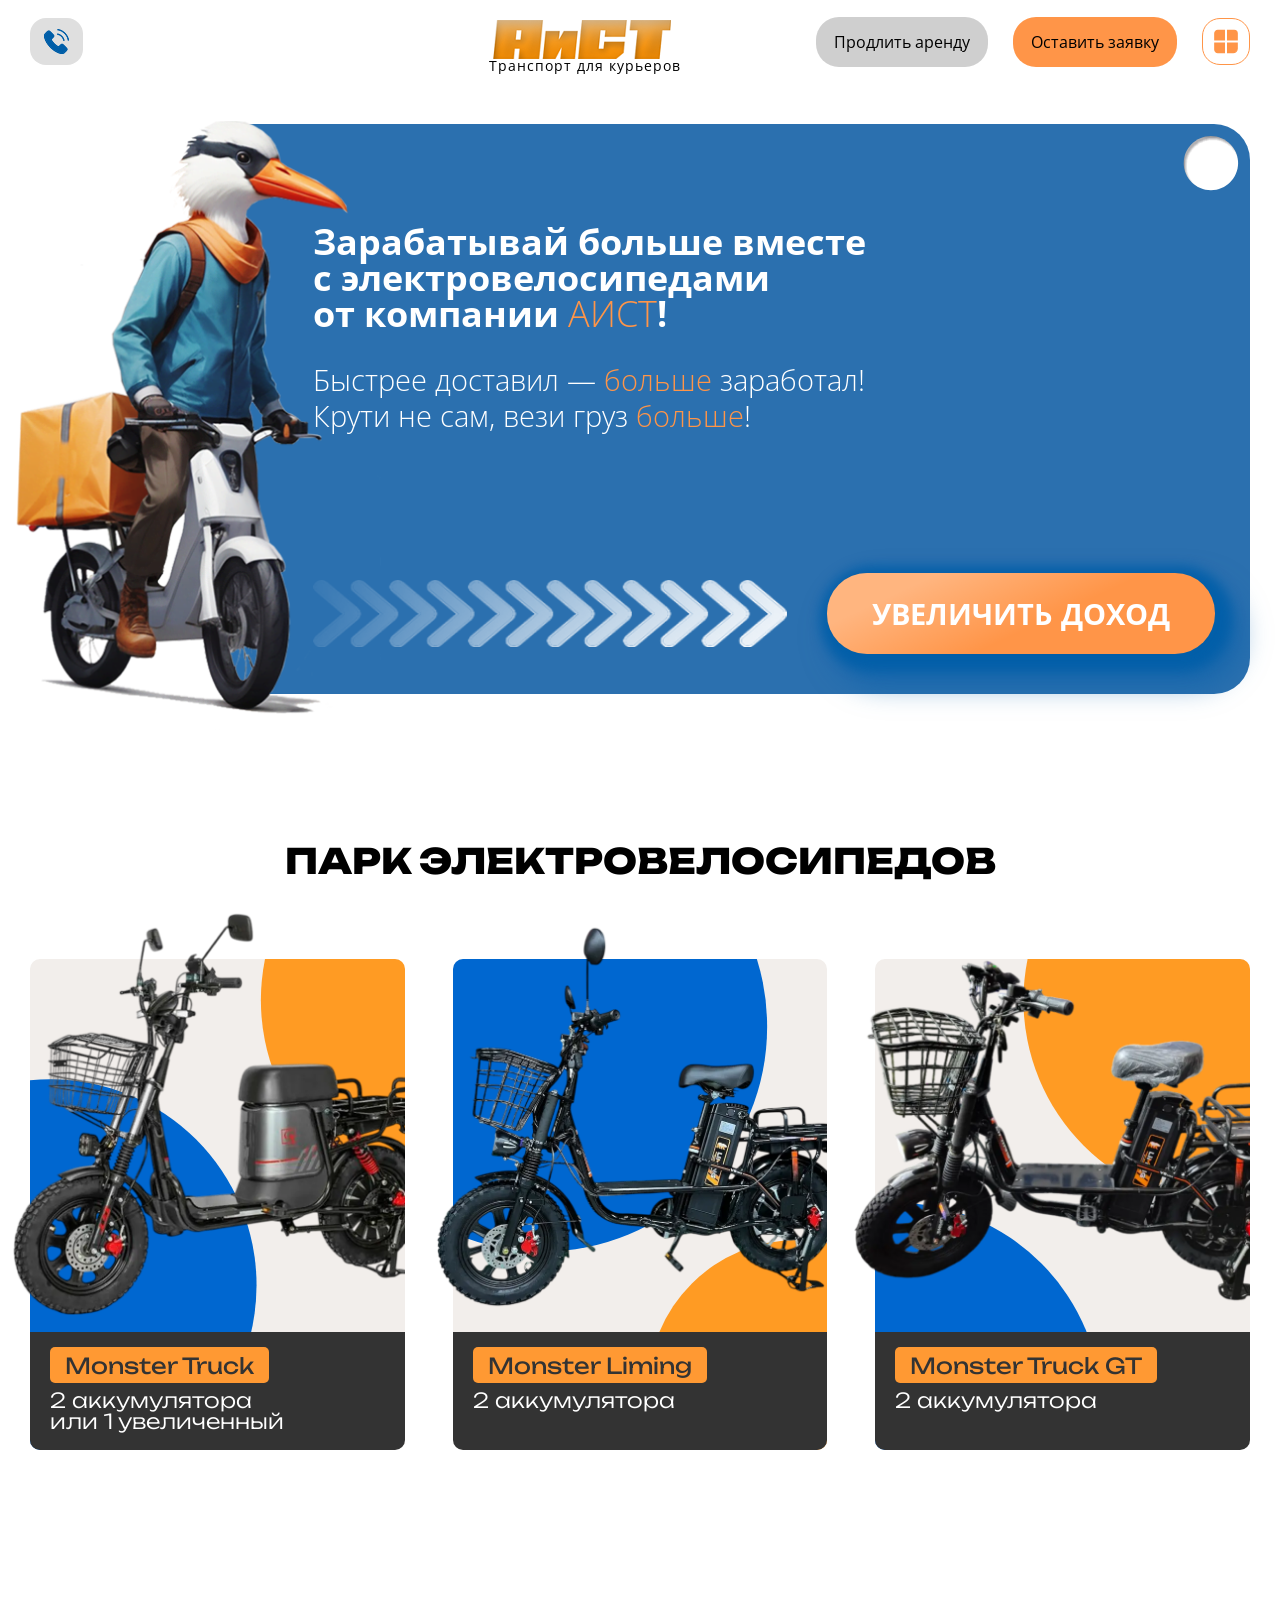
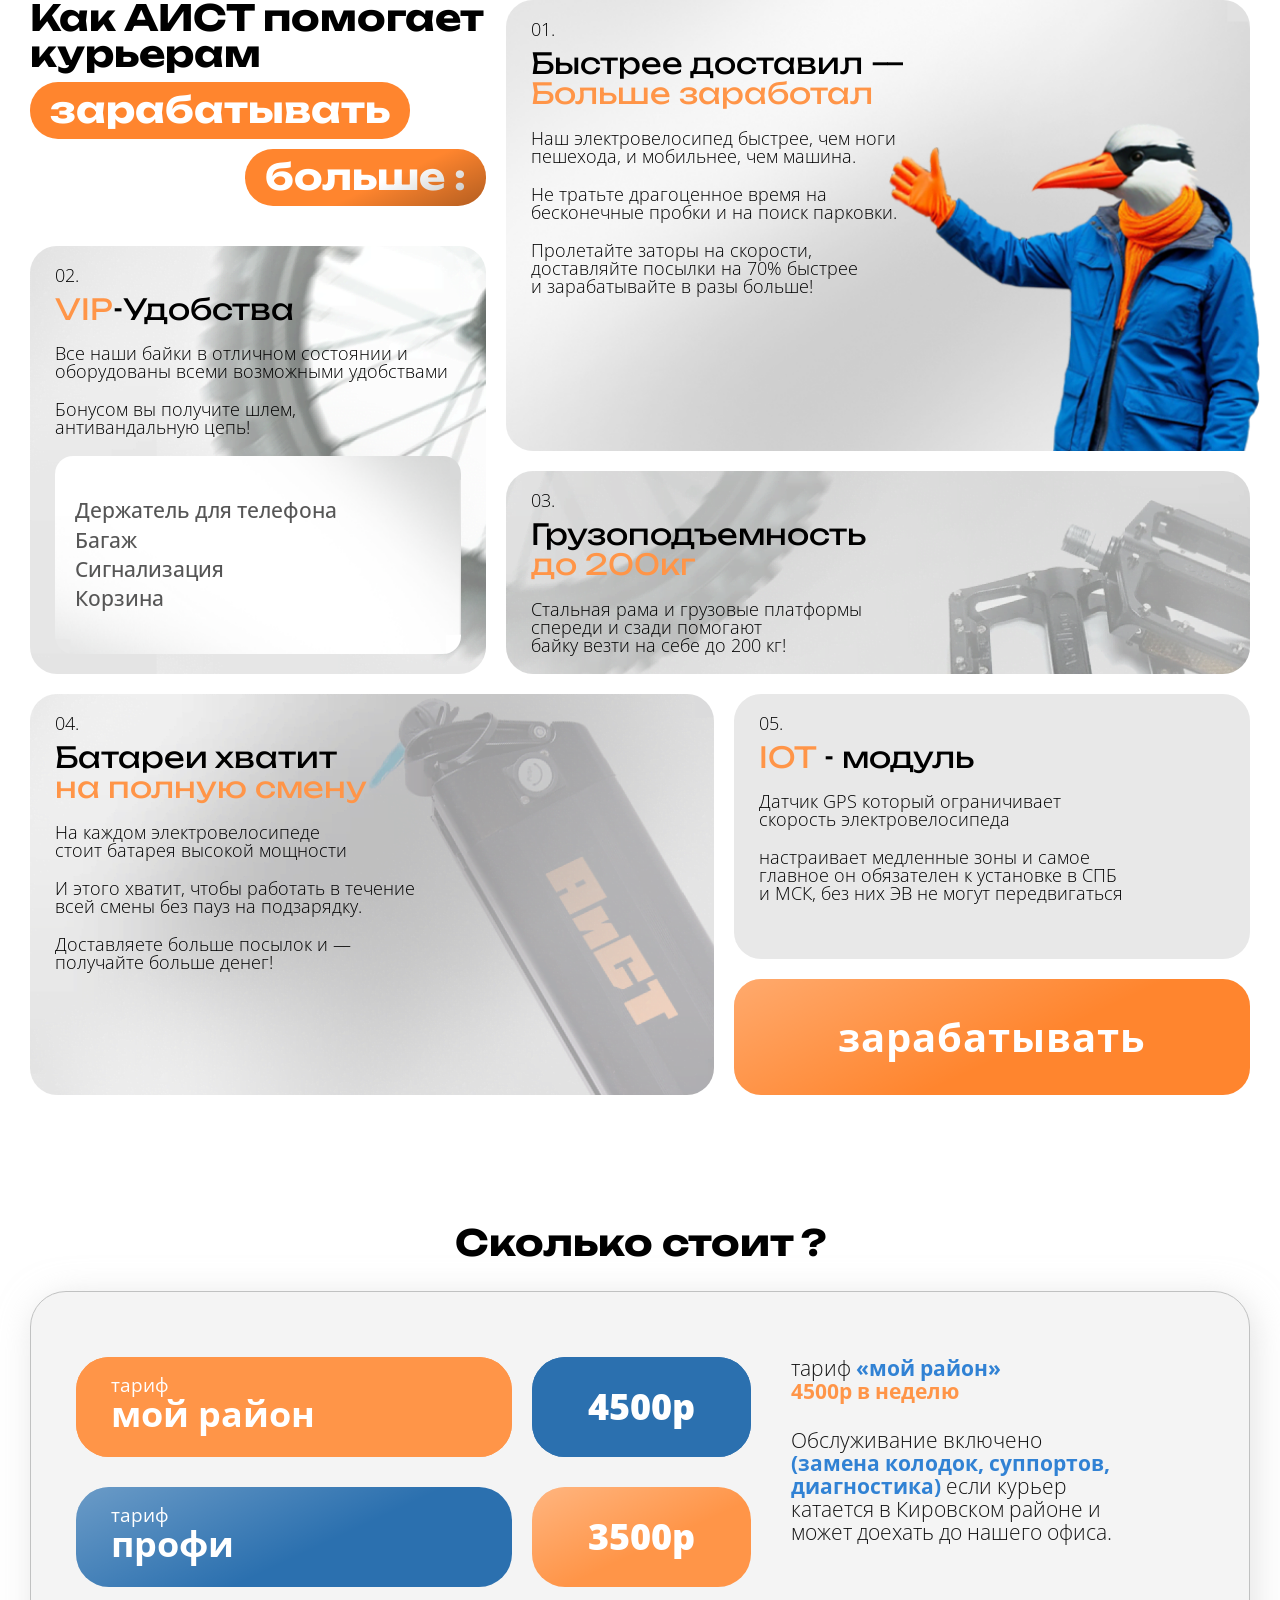
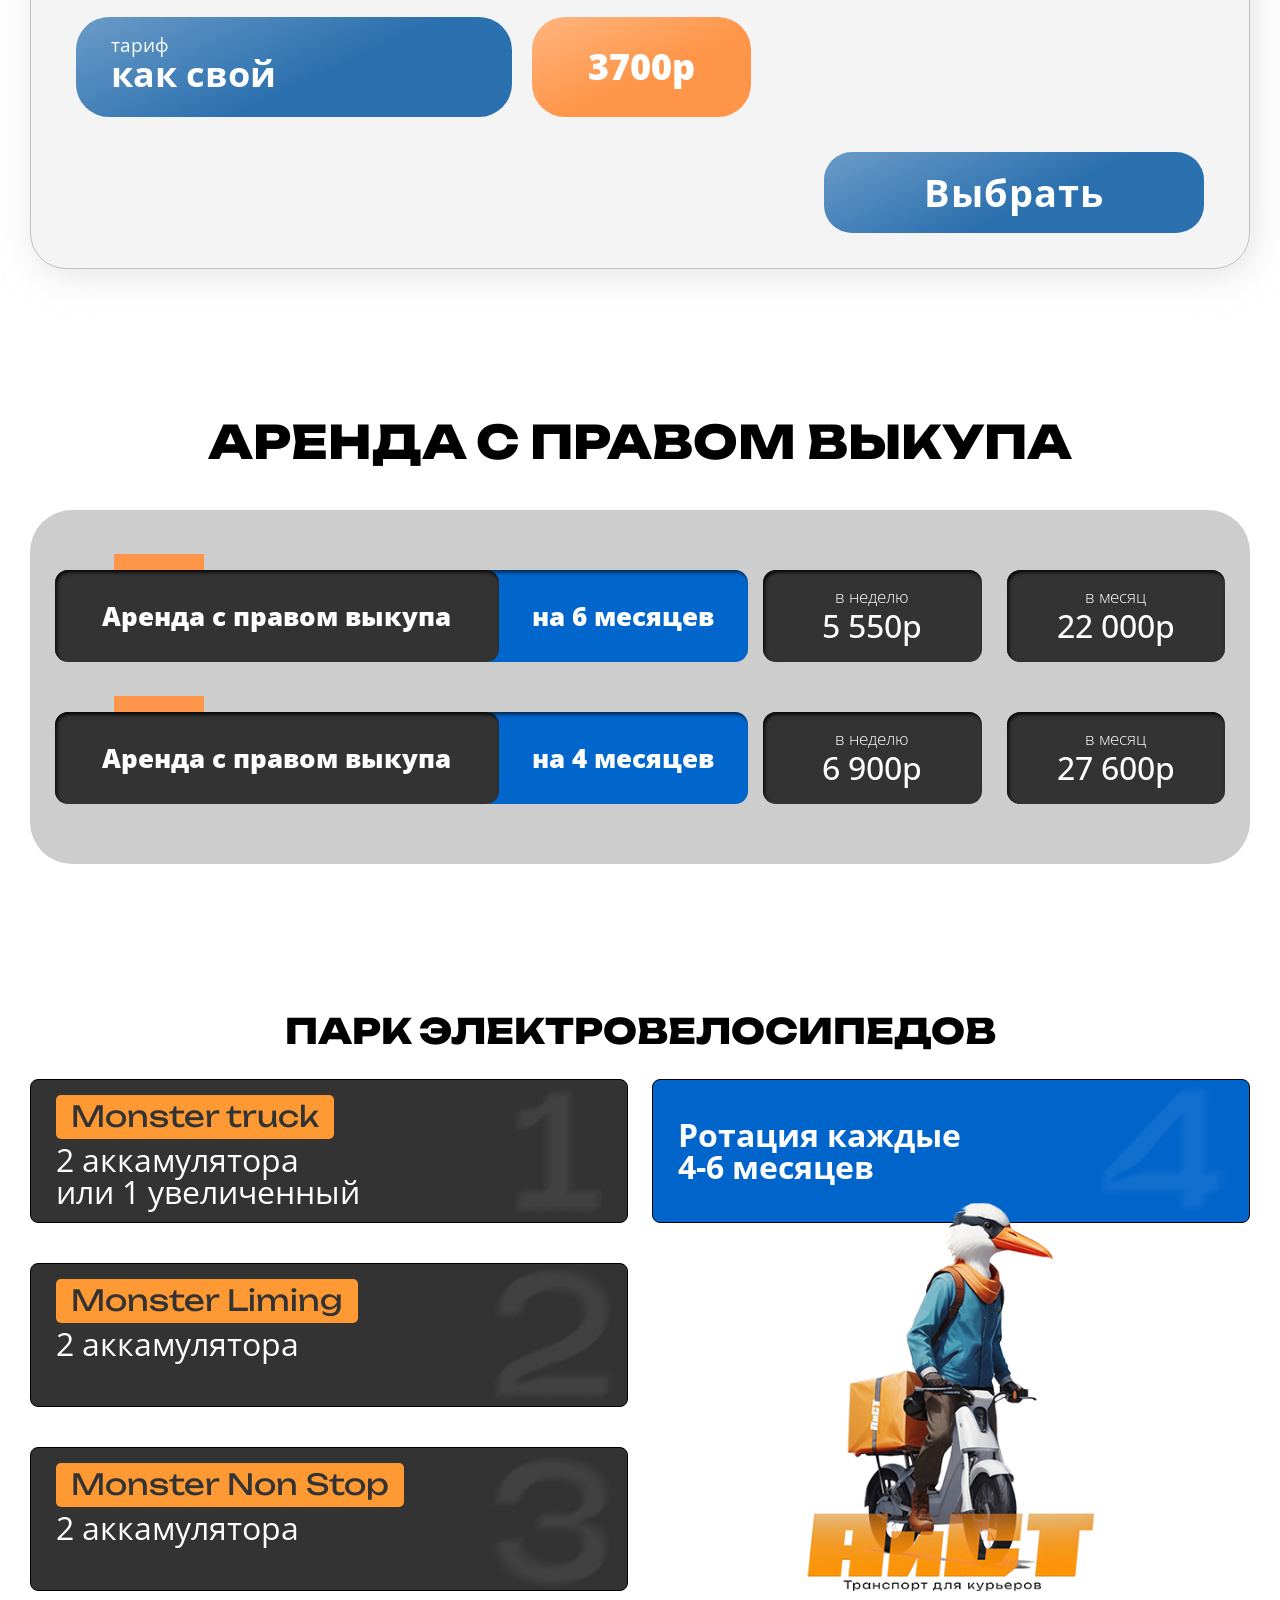
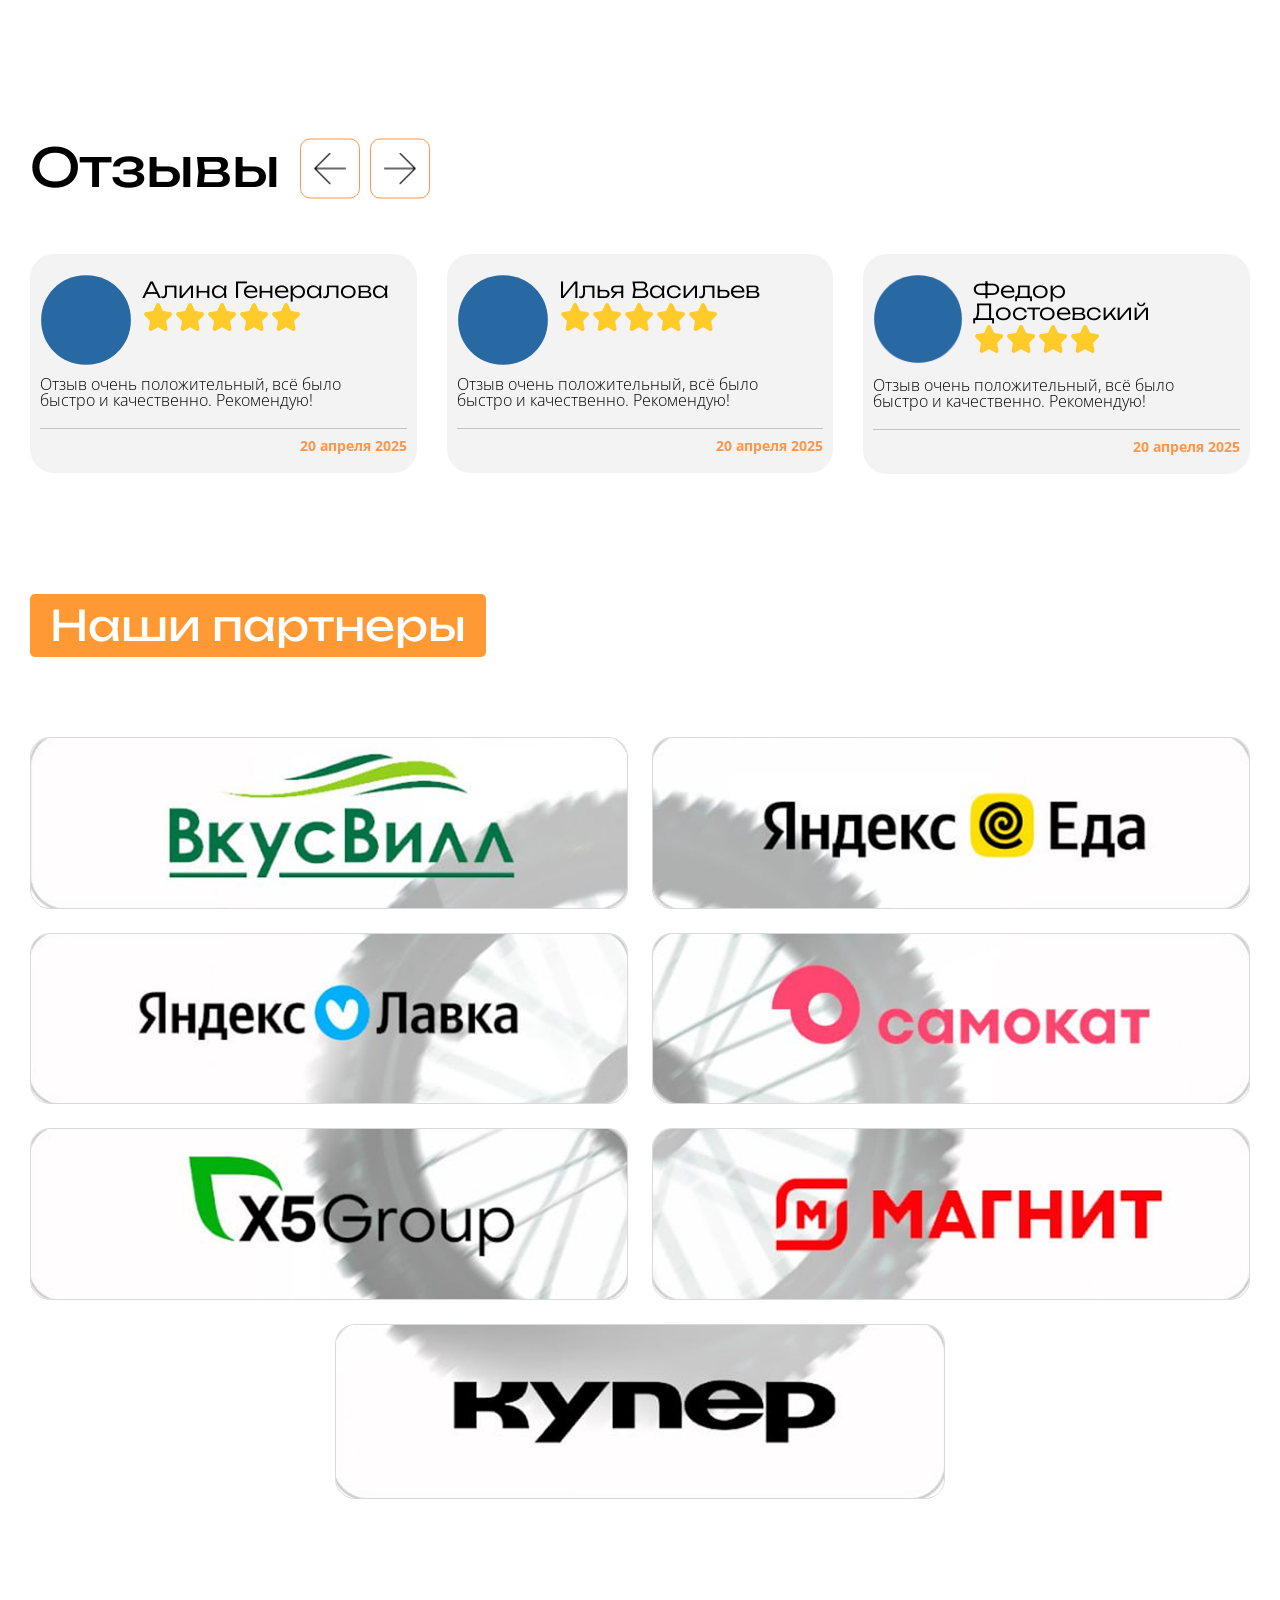
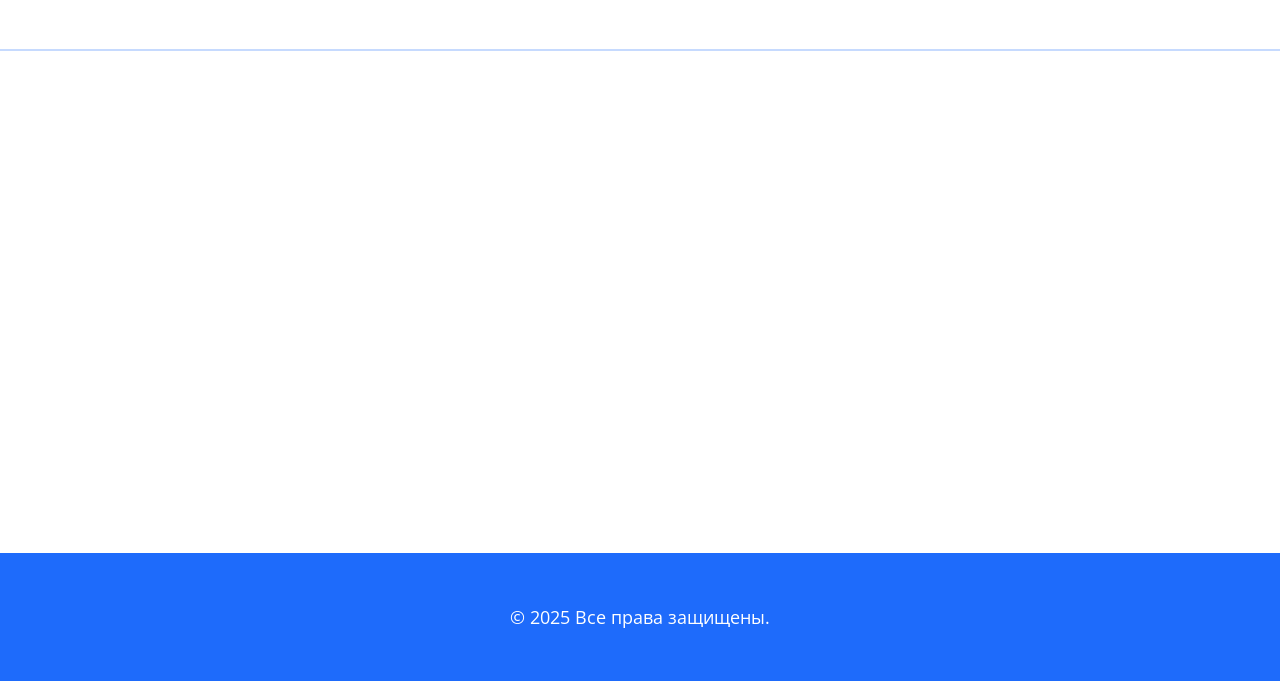
==== index.html @ 2ca2cca7 "first" ====
<!doctype html>
<html lang="ru" xmlns="http://www.w3.org/1999/xhtml">
	<head>
	<meta charset="UTF-8">
	<meta http-equiv="X-UA-Compatible" content="IE=edge">
	<meta name="viewport" content="width=device-width,initial-scale=1">
	<title>Главная</title>
	<link rel="icon" href="favicon.ico" type="image/x-icon">

	<!-- Buka Links start-->
	<link rel="stylesheet" href="./css/reset.css">
	<link rel="stylesheet" href="https://cdnjs.cloudflare.com/ajax/libs/font-awesome/6.5.1/css/all.min.css">
	<link rel="preconnect" href="https://fonts.googleapis.com">
	<link rel="preconnect" href="https://fonts.gstatic.com" crossorigin>
	<link href="https://fonts.googleapis.com/css2?family=Comic+Relief:wght@400;700&family=Open+Sans&family=Rethink+Sans:ital,wght@0,400..800;1,400..800&display=swap" rel="stylesheet">
	<link rel="stylesheet" href="./css/jquery.fancybox.css">

	<!-- <link rel="stylesheet" href="/examples/libs/simple-adaptive-slider/simple-adaptive-slider.min.css" /> -->
	<!-- <link rel="stylesheet" type="text/css" href="https://cdn.jsdelivr.net/npm/slick-carousel@1.8.1/slick/slick-theme.css" /> -->
	<!-- <link rel="stylesheet" href="./css/slick.css" /> -->

	<!-- Buka Links end-->

	<link rel="stylesheet" href="vendor/bootstrap-grid.css">
	<link rel="stylesheet" href="https://cdn.jsdelivr.net/npm/swiper/swiper-bundle.min.css">
	<link rel="stylesheet" href="css/main.min.css">
</head>


	<body>
		<div class="site-wrapper">
			<a class="screen-reader-text skip-link" href="#primary">Перейти к контенту</a>
			<header id="masthead" class="site-header" role="banner">
	<div class="container">
		<!-- Flex css: space-beetwen  -->
		<div class="site-header_row">
			<div class="row-group justify-content-between" id="logo-transfer-place">
				
				<div class="flex-group">
					<!-- PHONE BUTTON -->
					<a href="tel:1234567890" class="btn-call" aria-label="Позвонить в компанию Аист">
						<img src="./icons/phone.svg" alt="" aria-hidden="true">
					</a>
					<div id="options-transfer-place"></div>
				</div>
			</div>

			<div class="row-group">
				<!-- LOGO -->
				<a href="#" class="logo" id="logo">
					<div class="logo_image">
						<img src="./images/logo.png" alt="АИСТ : Транспорт для курьеров">
					</div>
					<h1 class="logo_title">Транспорт для курьеров</h1>
				</a>

				<!-- HEADER BUTTONS-->
				<div class="site-header_buttons">
					<button onclick="document.location='#openModalExtension'" id="rental-button" class="btn-extend-rental" aria-label="Продлить аренду">Продлить аренду</button>
					<button onclick="document.location='#openModalMessage'" id="request-button" class="btn-leave-request" aria-label="Оставить заявку">Оставить заявку</button>
					<button id="options-button" class="btn-options" aria-label="Опции">
						<img src="./icons/tiles.svg" alt="" aria-hidden="true">
					</button>
				</div>
			</div>
		</div>
	</div>
</header>

			<main id="primary" class="site-main" role="main">
				<section class="section-increase-income" aria-labelledby="increase-income">
	<h2 class="visually-hidden" id="increase-income">Зарабатывай больше вместе с электровелосипедами от компании АИСТ!</h2>
	<div class="container">
		<div class="increase">
			<div class="increase-tile">
				<div class="increase-tile_header">
					<div class="section-title">
						Зарабатывай больше
						вместе с электровелосипедами от компании <span class="color-accent">АИСТ</span>!
					</div>
					<p>
						Быстрее доставил — <span class="color-accent">больше</span> заработал! Крути не сам, вези груз
						<span class="color-accent">больше</span>!
					</p>
				</div>
				<div class="increase-tile_footer">
					<div class="increase-tile_arrows">
						<img class="img-responsive" src="./images/block-1/arrows.png" alt="" aria-hidden="true">
					</div>
					<a href="#openModalMessage" class="increase-tile_btn"><span>Увеличить доход</span></a>
				</div>
			</div>
			<div class="increase-bird">
				<img class="img-responsive" src="./images/block-1/moped.png" alt="" aria-hidden="true">
			</div>
		</div>
	</div>
</section>

				<section id="monsters" class="section-monsters" aria-labelledby="monsters-park">
	<h2 class="visually-hidden" id="monsters-park">Парк электроовелосипедов</h2>
	<div class="container">
		<div class="section-title">Парк электровелосипедов</div>
		<div class="monsters-park">
			<div class="row g-lg-5 g-md-3">
				<!-- 1 -->
				<div class="col-sm-6 col-md-4">
					<div class="monsters-card">
						<div class="monsters-card-before-1"></div>

						<div class="monsters-card_image">
							<img src="./images/block-15/monster-truck.webp" alt="Monster Truck">
						</div>
						<div class="monsters-card_info">
							<div class="monsters-card_title">
								<h2>Monster Truck</h2>
							</div>
							<div class="monsters-card_description">
								<p>2 аккумулятора или 1 увеличенный</p>
							</div>
						</div>
					</div>
				</div>

				<!-- 2 -->
				<div class="col-sm-6 col-md-4">
					<div class="monsters-card">
						<div class="monsters-card-before-2"></div>

						<div class="monsters-card_image">
							<img src="./images/block-15/monster-truck-liming.webp" alt="Monster Liming">
						</div>
						<div class="monsters-card_info">
							<div class="monsters-card_title">
								<h2>Monster Liming</h2>
							</div>
							<div class="monsters-card_description">
								<p>2 аккумулятора</p>
							</div>
						</div>
					</div>
				</div>

				<!-- 3 -->
				<div class="col-md-4 col-sm-12">
					<div class="monsters-card monsters-card-end">
						<div class="monsters-card-before-3"></div>

						<div class="monsters-card_image">
							<img src="./images/block-15/monster-truck-gt.webp" alt="Monster Truck GT">
						</div>
						<div class="monsters-card_info">
							<div class="monsters-card_title">
								<h2>Monster Truck GT</h2>
							</div>
							<div class="monsters-card_description">
								<p>2 аккумулятора</p>
							</div>
						</div>
					</div>
				</div>
			</div>
		</div>
	</div>
</section>


				<section class="section-it-helps" aria-labelledby="it-helps">
	<h2 class="visually-hidden" id="it-helps">Как АИСТ помогает курьерам зарабатывать больше !</h2>
	<div class="container">
		<div class="helps">
			<!-- row 1 -->
			<div class="helps_row helps_row-1">
				<!-- col 1 -->
				<div class="helps_col" id="for-sm-item-1">
					<!-- item title -->
					<div class="helps_col-item col-item-0">
						<div class="section-title">
							Как АИСТ помогает курьерам
							<div class="accent-rects">
								<span class="accent-rects_left">зарабатывать</span>
								<span class="accent-rects_right">больше :</span>
							</div>
						</div>
					</div>

					<!-- item 2-->
					<div class="helps_col-item col-item-2" id="helps-item-2">
						<div class="helps-tile">
							<div class="helps-tile_count">
								<span>02.</span>
							</div>
							<div class="helps-tile_title">
								<h3><span class="color-accent">VIP</span>-Удобства</h3>
							</div>
							<div class="helps-tile_description">
								<p>Все наши байки в отличном состоянии и оборудованы всеми возможными удобствами</p>
								<p>Бонусом вы получите шлем, антивандальную цепь!</p>
							</div>
							<div class="helps-tile_list">
								<ul>
									<li>Держатель для телефона</li>
									<li>Багаж</li>
									<li>Сигнализация</li>
									<li>Корзина</li>
								</ul>
							</div>
						</div>
					</div>
				</div>
				<!-- col 2 -->
				<div class="helps_col" id="for-sm-item-2">
					<!-- item 1-->
					<div class="helps_col-item col-item-1" id="helps-item-1">
						<div class="helps-tile">
							<div class="helps-tile_count">
								<span>01.</span>
							</div>
							<div class="helps-tile_title">
								<h3>Быстрее доставил — <span class="color-accent">Больше заработал</span></h3>
							</div>
							<div class="helps-tile_description">
								<p>Наш электровелосипед быстрее, чем ноги пешехода, и мобильнее, чем машина.</p>
								<p>Не тратьте драгоценное время на бесконечные пробки и на поиск парковки.</p>
								<p>Пролетайте заторы на скорости, доставляйте посылки на 70% быстрее и зарабатывайте в разы больше!</p>
							</div>
							<div class="helps-tile_bird">
								<img class="img-responsive" src="./images/block-2/bird-1.png" alt="" aria-hidden="true">
							</div>
						</div>
					</div>

					<!-- item 3-->
					<div class="helps_col-item col-item-3">
						<div class="helps-tile">
							<div class="helps-tile_count">
								<span>03.</span>
							</div>
							<div class="helps-tile_title">
								<h3>Грузоподъемность <span class="color-accent">до 200кг</span></h3>
							</div>
							<div class="helps-tile_description">
								<p>Стальная рама и грузовые платформы спереди и сзади помогают байку везти на себе до 200 кг!</p>
							</div>
						</div>
					</div>
				</div>
			</div>
			<!-- row 2 -->
			<div class="helps_row helps_row-2">
				<!-- col 1 -->
				<div class="helps_col">
					<!-- item 4-->
					<div class="helps_col-item col-item-4">
						<div class="helps-tile">
							<div class="helps-tile_count">
								<span>04.</span>
							</div>
							<div class="helps-tile_title">
								<h3>Батареи хватит <span class="color-accent">на полную смену</span></h3>
							</div>
							<div class="helps-tile_description">
								<p>На каждом электровелосипеде стоит батарея высокой мощности</p>
								<p>И этого хватит, чтобы работать в течение всей смены без пауз на подзарядку.</p>
								<p>
									Доставляете больше посылок и — <br>
									получайте больше денег!
								</p>
							</div>
						</div>
					</div>
				</div>

				<div class="helps_col">
					<!-- item 5-->
					<div class="helps_col-item col-item-5">
						<div class="helps-tile">
							<div class="helps-tile_count">
								<span>05.</span>
							</div>
							<div class="helps-tile_title">
								<h3><span class="color-accent">IOT</span> - модуль</h3>
							</div>
							<div class="helps-tile_description">
								<p>Датчик GPS который ограничивает скорость электровелосипеда</p>
								<p>
									настраивает медленные зоны и самое главное он обязателен к установке в СПБ и МСК, без них ЭВ не могут
									передвигаться
								</p>
							</div>
						</div>
					</div>

					<!-- item Link button-->
					<div class="helps_col-item col-item-btn">
						<a href="#openModalMessage" class="helps_btn">
							<span>зарабатывать</span>
						</a>
					</div>
				</div>
			</div>
		</div>
	</div>
</section>

				<section class="section-cost" aria-labelledby="it-cost">
	<h2 class="visually-hidden" id="it-cost">Сколько стоит ?</h2>
	<div class="container">
		<div class="section-title">Сколько стоит ?</div>
		<div class="itcost">
			<div class="itcost_row">
				<!-- column-1 -->
				<div class="itcost_col">
					<div class="itcost_tabs tabs-nav">
						<!-- tab 1 -->
						<button class="itcost_tab" data-tab="tab_1">
							<span class="itcost_rate">
								<small>тариф</small>
								<strong>мой район</strong>
							</span>
							<span class="itcost_price">
								<span>4500р</span>
							</span>
						</button>
						<!-- tab 2 -->
						<button class="itcost_tab" data-tab="tab_2">
							<span class="itcost_rate">
								<small>тариф</small>
								<strong>профи</strong>
							</span>
							<span class="itcost_price">
								<span>3500р</span>
							</span>
						</button>
						<!-- tab 3 -->
						<button class="itcost_tab" data-tab="tab_3">
							<span class="itcost_rate">
								<small>тариф</small>
								<strong>как свой</strong>
							</span>
							<span class="itcost_price">
								<span>3700р</span>
							</span>
						</button>
					</div>
				</div>

				<!-- column-2 -->
				<div class="itcost_col">
					<!-- panel 1 -->
					<div class="itcost_panel tabs-panel" data-panel="tab_1">
						<p>
							тариф <span class="color-blue">«мой район»</span><br>
							<span class="color-accent"> 4500р в неделю</span>
						</p>
						<p>
							Обслуживание включено <span class="color-blue">(замена колодок, суппортов, диагностика)</span>
							если курьер катается в Кировском районе и может доехать до нашего офиса.
						</p>
					</div>
					<!-- panel 2 -->
					<div class="itcost_panel tabs-panel" data-panel="tab_2">
						<p>
							тариф <span class="color-blue">«профи»</span><br>
							<span class="color-accent"> 3500р в неделю</span>
						</p>
						<p>
							<span class="color-blue">(Обслуживание не входит) </span>
							для тех кто уверен в своих силах и знает где отремонтировать своего коня при поломке.
						</p>
					</div>
					<!-- panel 3 -->
					<div class="itcost_panel tabs-panel" data-panel="tab_3">
						<p>
							тариф <span class="color-blue">«Как свой»</span><br>
							- для тех,кто дорожит временем кто бережно относится к электровелосипеду как к средству для зарабатывания денег,
							кто не хочет думать где бы починить качественно своего "кормильца"
						</p>
						<p>
							<span class="color-blue">Наши квалифицированный партнеры</span>
							всё сделают в лучшем виде(качественно и недорого),это всё за
							<span class="color-accent">3700 р в неделю </span>
						</p>
					</div>
				</div>
			</div>
			<!-- itcost_row -->

			<!-- form -->
			<div class="itcost_form">
				<form action="" id="rate-form">
					<input id="rate-input" type="text" value="" hidden>
					<button type="submit" onclick="document.location='#openModalExtension2'">
						<span>Выбрать</span>
					</button>
				</form>
			</div>
		</div>
	</div>
</section>
 
				<section class="section-redemption" aria-labelledby="redemption">
	<h2 class="visually-hidden" id="redemption">Аренда с правом выкупа</h2>
	<div class="container">
		<div class="section-title">Аренда с правом выкупа</div>

		<div class="redemption">
            <!-- 1 -->
			<div class="redemption_row">
				<div class="redemption_col">
                    <div class="blue-item">
						<p>на 6 месяцев</p>
					</div>
					<div class="black-item">
						<p>Аренда с правом выкупа</p>
					</div>					
				</div>
				<div class="redemption_grid">
					<div class="black-item">
						<small>в неделю</small>
						<strong>5 550р</strong>
					</div>
                    <div class="black-item">
						<small>в месяц</small>
						<strong>22 000р</strong>
					</div>
				</div>
			</div>
             <!-- 2 -->
			<div class="redemption_row">
				<div class="redemption_col">
					<div class="black-item">
						<p>Аренда с правом выкупа</p>
					</div>
					<div class="blue-item">
						<p>на 4 месяцев</p>
					</div>
				</div>
				<div class="redemption_grid">
					<div class="black-item">
						<small>в неделю</small>
						<strong>6 900р</strong>
					</div>
                    <div class="black-item">
						<small>в месяц</small>
						<strong>27 600р</strong>
					</div>
				</div>
			</div>
		</div>
	</div>
</section>

				<section class="section-bike-park" aria-labelledby="bike-park">
	<h2 class="visually-hidden" id="bike-park">Парк электровелосипедов</h2>
	<div class="container">
		<div class="section-title">Парк электровелосипедов</div>
		<div class="bike-park">
			<div class="row">
				<!-- 1 column -->
				<div class="col-sm-6">
					<div class="bike-park_full">
						<div class="bike-park_tile tile-1">
							<h3 class="tile-accent">Monster truck</h3>
							<p class="tile-desc">2 аккамулятора или 1 увеличенный</p>
						</div>
						<div class="bike-park_tile tile-2">
							<h3 class="tile-accent">Monster Liming</h3>
							<p class="tile-desc">2 аккамулятора</p>
						</div>
						<div class="bike-park_tile tile-3">
							<h3 class="tile-accent">Monster Non Stop</h3>
							<p class="tile-desc">2 аккамулятора</p>
						</div>
					</div>
				</div>
				<!-- 2 column -->
				<div class="col-sm-6">
					<div class="bike-park_full">
						<div class="bike-park_tile tile-4">
							<div class="tile-align-center">
								<p class="tile-desc">Ротация каждые 4-6 месяцев</p>
							</div>
						</div>
						<div class="bike-park_bird">
							<img class="img-responsive" src="./images/block-5/aist.png" alt="" aria-hidden="true">
						</div>
					</div>
				</div>
			</div>
		</div>
	</div>
</section>
 
				<section id="reviews" class="section-reviews" aria-labelledby="it-reviews">
	<h2 class="visually-hidden" id="it-reviews">Отзывы</h2>
	<div class="container">
		<div class="reviews-header">
			<div class="section-title">Отзывы</div>
			<!-- Навигационные стрелки -->
			<div class="swiper-navigation">
				<button class="swiper-button-prev" aria-label="Предыдущий слайд">
					<img src="./icons/left.svg" alt="" aria-hidden="true">
				</button>
				<button class="swiper-button-next" aria-label="Следующий слайд">
					<img src="./icons/right.svg" alt="" aria-hidden="true">
				</button>
			</div>
		</div>

		<!-- Swiper контейнер -->
		<div class="swiper-container">
			<div class="swiper-wrapper">
				<!-- Первый слайд -->
				<article class="review-slide swiper-slide" role="group" aria-label="Отзыв 1">
					<header class="review-slide_header">
						<div class="review-slide_avatar" aria-hidden="true">
							<img class="img-responsive" src="./images/block-6/avatar.png" alt="Аватар пользователя">
						</div>
						<div class="review-slide_info">
							<h3 class="review-slide_author">Алина Генералова</h3>
							<div class="review-slide_rating" aria-hidden="true" title="Рейтинг: 5 из 5">
								<span class="stars">
									<!-- Звезды -->
									<img src="./icons/star.svg" alt="star" aria-hidden="true">
									<img src="./icons/star.svg" alt="star" aria-hidden="true">
									<img src="./icons/star.svg" alt="star" aria-hidden="true">
									<img src="./icons/star.svg" alt="star" aria-hidden="true">
									<img src="./icons/star.svg" alt="star" aria-hidden="true">
								</span>
							</div>
						</div>
					</header>
					<div class="review-slide_content">
						<p>Отзыв очень положительный, всё было быстро и качественно. Рекомендую!</p>
					</div>
					<footer class="review-slide_footer">
						<time datetime="2025-04-20">20 апреля 2025</time>
					</footer>
				</article>

				<!-- Второй слайд -->
				<article class="review-slide swiper-slide" role="group" aria-label="Отзыв 2">
					<header class="review-slide_header">
						<div class="review-slide_avatar" aria-hidden="true">
							<img class="img-responsive" src="./images/block-6/avatar.png" alt="Аватар пользователя">
						</div>
						<div class="review-slide_info">
							<h3 class="review-slide_author">Илья Васильев</h3>
							<div class="review-slide_rating" aria-hidden="true" title="Рейтинг: 5 из 5">
								<span class="stars">
									<!-- Звезды -->
									<img src="./icons/star.svg" alt="star" aria-hidden="true">
									<img src="./icons/star.svg" alt="star" aria-hidden="true">
									<img src="./icons/star.svg" alt="star" aria-hidden="true">
									<img src="./icons/star.svg" alt="star" aria-hidden="true">
									<img src="./icons/star.svg" alt="star" aria-hidden="true">
								</span>
							</div>
						</div>
					</header>
					<div class="review-slide_content">
						<p>Отзыв очень положительный, всё было быстро и качественно. Рекомендую!</p>
					</div>
					<footer class="review-slide_footer">
						<time datetime="2025-04-20">20 апреля 2025</time>
					</footer>
				</article>

				<!-- Третий слайд -->
				<article class="review-slide swiper-slide" role="group" aria-label="Отзыв 3">
					<header class="review-slide_header">
						<div class="review-slide_avatar" aria-hidden="true">
							<img class="img-responsive" src="./images/block-6/avatar.png" alt="Аватар пользователя">
						</div>
						<div class="review-slide_info">
							<h3 class="review-slide_author">Федор Достоевский</h3>
							<div class="review-slide_rating" aria-hidden="true" title="Рейтинг: 5 из 5">
								<span class="stars">
									<!-- Звезды -->
									<img src="./icons/star.svg" alt="star" aria-hidden="true">
									<img src="./icons/star.svg" alt="star" aria-hidden="true">
									<img src="./icons/star.svg" alt="star" aria-hidden="true">
									<img src="./icons/star.svg" alt="star" aria-hidden="true">
								</span>
							</div>
						</div>
					</header>
					<div class="review-slide_content">
						<p>Отзыв очень положительный, всё было быстро и качественно. Рекомендую!</p>
					</div>
					<footer class="review-slide_footer">
						<time datetime="2025-04-20">20 апреля 2025</time>
					</footer>
				</article>

				<!-- 4 слайд -->
				<article class="review-slide swiper-slide" role="group" aria-label="Отзыв 4">
					<header class="review-slide_header">
						<div class="review-slide_avatar" aria-hidden="true">
							<img class="img-responsive" src="./images/block-6/avatar.png" alt="Аватар пользователя">
						</div>
						<div class="review-slide_info">
							<h3 class="review-slide_author">Иван Кузьмич</h3>
							<div class="review-slide_rating" aria-hidden="true" title="Рейтинг: 5 из 5">
								<span class="stars">
									<!-- Звезды -->
									<img src="./icons/star.svg" alt="star" aria-hidden="true">
									<img src="./icons/star.svg" alt="star" aria-hidden="true">
									<img src="./icons/star.svg" alt="star" aria-hidden="true">
									<img src="./icons/star.svg" alt="star" aria-hidden="true">
									<img src="./icons/star.svg" alt="star" aria-hidden="true">
								</span>
							</div>
						</div>
					</header>
					<div class="review-slide_content">
						<p>Отзыв очень положительный, всё было быстро и качественно. Рекомендую!</p>
					</div>
					<footer class="review-slide_footer">
						<time datetime="2025-04-20">20 апреля 2025</time>
					</footer>
				</article>

				<!-- 5 слайд -->
				<article class="review-slide swiper-slide" role="group" aria-label="Отзыв 5">
					<header class="review-slide_header">
						<div class="review-slide_avatar" aria-hidden="true">
							<img class="img-responsive" src="./images/block-6/avatar.png" alt="Аватар пользователя">
						</div>
						<div class="review-slide_info">
							<h3 class="review-slide_author">Карина Капитальная</h3>
							<div class="review-slide_rating" aria-hidden="true" title="Рейтинг: 5 из 5">
								<span class="stars">
									<!-- Звезды -->
									<img src="./icons/star.svg" alt="star" aria-hidden="true">
									<img src="./icons/star.svg" alt="star" aria-hidden="true">
									<img src="./icons/star.svg" alt="star" aria-hidden="true">
								</span>
							</div>
						</div>
					</header>
					<div class="review-slide_content">
						<p>Отзыв очень положительный, всё было быстро и качественно. Рекомендую!</p>
					</div>
					<footer class="review-slide_footer">
						<time datetime="2025-04-20">20 апреля 2025</time>
					</footer>
				</article>

				<!-- 6 слайд -->
				<article class="review-slide swiper-slide" role="group" aria-label="Отзыв 6">
					<header class="review-slide_header">
						<div class="review-slide_avatar" aria-hidden="true">
							<img class="img-responsive" src="./images/block-6/avatar.png" alt="Аватар пользователя">
						</div>
						<div class="review-slide_info">
							<h3 class="review-slide_author">Илья Васильев</h3>
							<div class="review-slide_rating" aria-hidden="true" title="Рейтинг: 5 из 5">
								<span class="stars">
									<!-- Звезды -->
									<img src="./icons/star.svg" alt="star" aria-hidden="true">
									<img src="./icons/star.svg" alt="star" aria-hidden="true">
									<img src="./icons/star.svg" alt="star" aria-hidden="true">
								</span>
							</div>
						</div>
					</header>
					<div class="review-slide_content">
						<p>Отзыв очень положительный, всё было быстро и качественно. Рекомендую!</p>
					</div>
					<footer class="review-slide_footer">
						<time datetime="2025-04-20">20 апреля 2025</time>
					</footer>
				</article>
			</div>
		</div>
	</div>
</section>


				<section id="partners" class="section-partners" aria-labelledby="it-partners">
	<h2 class="visually-hidden" id="it-partners">Наши партнеры</h2>
	<div class="container">
		<div class="accent-title">Наши партнеры</div>
		<div class="partners">
			<div class="row g-2 g-md-4">
				<!-- 1 -->
				<div class="col-6">
					<div class="parteners-card">
						<div class="partners-card_image">
							<img src="./images/block-65/vkusvil.png" alt="VkusVill">
						</div>
					</div>
				</div>

				<!-- 2 -->
				<div class="col-6">
					<div class="parteners-card">
						<div class="partners-card_image">
							<img src="./images/block-65/eda.png" alt="Yandex Eda">
						</div>
					</div>
				</div>

				<!-- 3 -->
				<div class="col-6">
					<div class="parteners-card">
						<div class="partners-card_image">
							<img src="./images/block-65/lavka.png" alt="Yandex Lavka">
						</div>
					</div>
				</div>
				<!-- 4 -->
				<div class="col-6">
					<div class="parteners-card">
						<div class="partners-card_image">
							<img src="./images/block-65/samokat.png" alt="Samokat">
						</div>
					</div>
				</div>

				<!-- 5 -->
				<div class="col-6">
					<div class="parteners-card">
						<div class="partners-card_image">
							<img src="./images/block-65/x5group.png" alt="x5Group">
						</div>
					</div>
				</div>

				<!-- 6 -->
				<div class="col-6">
					<div class="parteners-card">
						<div class="partners-card_image">
							<img src="./images/block-65/magnit.png" alt="Magnit">
						</div>
					</div>
				</div>

				<!-- 7 -->
				<div class="col-12">
					<div class="parteners-card partners-card-end">
						<div class="partners-card_image">
							<img src="./images/block-65/kuper.png" alt="Kuper">
						</div>
					</div>
				</div>
			</div>
		</div>
	</div>
</section>

				<section class="section-map">
	<h2 class="visually-hidden">Место положения магазина АИСТ !</h2>

	<iframe class="section-map_iframe" src="https://yandex.ru/map-widget/v1/?ll=37.6173,55.7558&mode=poi&z=10"></iframe>
</section>

			</main>
			<footer id="colophon" class="footer">
    <div class="site-footer_copyright">
        <p>© 2025 Все права защищены.</p>
    </div>
</footer>
		</div>
				
		<div class="btn-up btn-up_hide"></div>
<div class="none"></div>

<!-- <a class="none" href="#openModalMessage">Открыть модальное окно</a> -->
<!-- <a class="none"  href="#openPanelka">Открыть модальное окно второе</a> -->

<div id="openModalMessage" class="modal">
	<div class="modal-dialog">
		<div class="modal-content">
			<div class="modal-header">
				<h3 class="modal-title">Оставить заявку</h3>
				<a href="#close" title="Close" class="close">×</a>
			</div>
			<div class="modal-body">
				<form id="FormFeedBackMessage" name="form" method="post">
					<label>
						<input class="vaz__input" id="fname" type="text" placeholder="Имя" name="name" maxlength="30" required>
						<span>Ваше Имя</span>
					</label>
					<label>
						<input class="vaz__input" type="email" placeholder="Email" name="mail">
						<span>Ваш Email</span>
					</label>
					<label>
						<input class="vaz__input form-control mask-phone" type="tel" placeholder="Номер телефона" name="phone" required>
						<span>Ваш номер телефона</span>
					</label>
					<label>
						<input class="vaz__input" type="text" placeholder="Сообщение" name="message">
						<span>Введите сообщение</span>
					</label>
					<input id="loading" class="svaz__btn" type="submit" value="Отправить">
				</form>
			</div>
		</div>
	</div>
</div>

<div id="openModalExtension" class="modal">
	<div class="modal-dialog">
		<div class="modal-content">
			<div class="modal-header">
				<h3 class="modal-title">Продлить аренду</h3>
				<a href="#close" title="Close" class="close">×</a>
			</div>
			<div class="modal-body">
				<form id="FormFeedBackExtension" name="form" method="post">
					<label>
						<input class="vaz__input" id="fname" type="text" placeholder="Имя" name="name" maxlength="30" required>
						<span>Ваше Имя</span>
					</label>
					<label>
						<input class="vaz__input" type="email" placeholder="Email" name="mail">
						<span>Ваш Email</span>
					</label>
					<label>
						<input class="vaz__input form-control mask-phone" type="tel" placeholder="Номер телефона" name="phone" required>
						<span>Ваш номер телефона</span>
					</label>
					<label>
						<div class="openModalExtensionRadioСontainer">
							<h2>Выберите тариф</h2>
							<div class="openModalExtensionRadio">
								<input id="radio-1" name="tarif" type="radio" value="MyBlock">
								<label for="radio-1">
									<p>Мой район</p>
									<p>Тариф «мой район» 4500р в неделю</p>
								</label>
							</div>
							<div class="openModalExtensionRadio">
								<input id="radio-2" name="tarif" type="radio" value="ThePros">
								<label for="radio-2">
									<p>Профи</p>
									<p>Тариф «профи» 3500р в неделю</p>
								</label>
							</div>
							<div class="openModalExtensionRadio">
								<input id="radio-3" name="tarif" type="radio" value="Own">
								<label for="radio-3">
									<p>Как свой</p>
									<p>Тариф «Как свой» 3700р в неделю</p>
								</label>
							</div>
						</div>
					</label>
					<input id="loading2" class="svaz__btn" type="submit" value="Отправить">
				</form>
			</div>
		</div>
	</div>
</div>

<div id="openModalExtension2" class="modal">
	<div class="modal-dialog">
		<div class="modal-content">
			<div class="modal-header">
				<h3 class="modal-title">Оставить заявку</h3>
				<a href="#close" title="Close" class="close">×</a>
			</div>
			<div class="modal-body">
				<form id="FormFeedBackExtension2" name="form" method="post">
					<label>
						<input class="vaz__input" id="fname" type="text" placeholder="Имя" name="name" maxlength="30" required>
						<span>Ваше Имя</span>
					</label>
					<label>
						<input class="vaz__input" type="email" placeholder="Email" name="mail">
						<span>Ваш Email</span>
					</label>
					<label>
						<input class="vaz__input form-control mask-phone" type="tel" placeholder="Номер телефона" name="phone" required>
						<span>Ваш номер телефона</span>
					</label>
					<input id="loading3" class="svaz__btn" type="submit" value="Отправить">
				</form>
			</div>
		</div>
	</div>
</div>

<div id="openPanelka" class="panelka">
	<div class="pavlene_okoshka">
		<div class="pavlene_centralu">
			<div class="pavlene_zagolovok">
				<h3 class="pavlene_opisaniya">Важное сообщение</h3>
				<a href="#zavesen" title="Закрыть" class="zavesen">×</a>
			</div>
			<div class="panelka-body">
				<p>
					Поздравляем! Ваша заявка успешно принята и отправлена.<br>
					Ждите, в ближайшее время вам перезвонит наш оператор!
				</p>
			</div>
		</div>
	</div>
</div>

		<!-- Buka scripts start-->
<!-- <script defer src="/examples/libs/simple-adaptive-slider/simple-adaptive-slider.min.js"></script> -->
<!-- <script type="text/javascript" src="slick/slick.min.js"></script> -->
<script src="https://ajax.googleapis.com/ajax/libs/jquery/3.4.1/jquery.min.js"></script>

<!-- <script src="script.js"></script> -->
<script src="./js/send.js"></script>
<script src="./js/jQuery.js"></script>
<script src="./js/jquery.maskedinput.min.js"></script>
<script>
	$(".mask-phone").mask("+7 (999) 999-99-99");
</script>
<!-- Buka scripts end -->

<script src="https://cdn.jsdelivr.net/npm/swiper/swiper-bundle.min.js"></script>
<script src="vendor/script.js"></script>

	</body>
</html>
---- css/main.min.css ----
@charset "UTF-8";
@font-face {
  font-family: Unbounded;
  font-display: swap;
  src: url("../fonts/Unbounded-Bold.woff2") format("woff2");
  font-weight: 700;
  font-style: normal;
}
@font-face {
  font-family: Unbounded;
  font-display: swap;
  src: url("../fonts/Unbounded-ExtraBold.woff2") format("woff2");
  font-weight: 800;
  font-style: normal;
}
@font-face {
  font-family: Unbounded;
  font-display: swap;
  src: url("../fonts/Unbounded-ExtraLight.woff2") format("woff2");
  font-weight: 200;
  font-style: normal;
}
@font-face {
  font-family: Unbounded;
  font-display: swap;
  src: url("../fonts/Unbounded-Light.woff2") format("woff2");
  font-weight: 300;
  font-style: normal;
}
@font-face {
  font-family: Unbounded;
  font-display: swap;
  src: url("../fonts/Unbounded-Medium.woff2") format("woff2");
  font-weight: 500;
  font-style: normal;
}
@font-face {
  font-family: Unbounded;
  font-display: swap;
  src: url("../fonts/Unbounded-Regular.woff2") format("woff2");
  font-weight: 400;
  font-style: normal;
}
/* ------------------------------------------------------------------------------------------------------------------------------
ROOT
--------------------------------------------------------------------------------------------------------------------------------*/
:root {
  --container-width: 1250px;
  --container-padding: 15px;
  --bs-gutter-x: var(--container-padding);
  --font-main: "Open Sans", sans-serif;
  --font-title: "Unbounded", sans-serif;
  --white: #ffffff;
  --black: #000000;
  --accent: #ff9548;
  --blue: #2b70af;
  --bg-tile: #dfdfdf;
  --scrollbar: var(--white);
  --scrollbar-track: grey;
  --scrollbar-thumb: var(--accent);
  --radius: 10px;
}

/* ------------------------------------------------------------------------------------------------------------------------------
RESET
--------------------------------------------------------------------------------------------------------------------------------*/
* {
  margin: 0;
  border: 0;
  padding: 0;
  -webkit-tap-highlight-color: transparent;
}
*, *::before, *::after {
  box-sizing: border-box;
}
*:focus, *:active {
  outline: none;
}

nav,
footer,
header,
aside {
  display: block;
}

html,
body {
  inline-size: 100%;
  block-size: 100%;
}

body {
  overscroll-behavior: none;
  text-rendering: optimizelegibility;
  text-size-adjust: 100%;
  font-family: var(--font-main);
  font-size: 1rem;
  font-weight: 400;
  -moz-osx-font-smoothing: grayscale;
  -webkit-font-smoothing: antialiased;
}

input,
button,
textarea {
  font-family: inherit;
}

input::-ms-clear {
  display: none;
}

input[type=number] {
  appearance: textfield;
}
input[type=number]::-webkit-outer-spin-button, input[type=number]::-webkit-inner-spin-button {
  appearance: none;
}

button {
  cursor: pointer;
  user-select: none;
  background-color: transparent;
}
button::-moz-focus-inner {
  border: 0;
  padding: 0;
}

a {
  user-select: none;
  text-decoration: none;
}
a:hover {
  text-decoration: none;
}
a:focus, a:active {
  outline: none;
}
a:visited {
  text-decoration: none;
}

ul,
li {
  list-style: none;
}

img {
  vertical-align: top;
}

h1,
h2,
h3,
h4,
h5,
h6 {
  font-size: inherit;
  font-weight: 400;
}

sup {
  color: inherit;
}

/* ------------------------------------------------------------------------------------------------------------------------------
KEYFRAMES
--------------------------------------------------------------------------------------------------------------------------------*/
@keyframes show-header {
  0% {
    inset-block-start: -100%;
  }
  100% {
    inset-block-start: 0;
  }
}
@keyframes gradientShift {
  0% {
    background-position: 0% 50%;
  }
  50% {
    background-position: 100% 50%;
  }
  100% {
    background-position: 0% 50%;
  }
}
@keyframes fade-up-big {
  0% {
    opacity: 0;
    transform: translateY(1rem);
  }
  100% {
    opacity: 1;
    transform: translateY(0);
  }
}
@keyframes rotation {
  0% {
    transform: rotate(0);
  }
  100% {
    transform: rotate(359deg);
  }
}
/* ------------------------------------------------------------------------------------------------------------------------------
TYPOGRAPHY
--------------------------------------------------------------------------------------------------------------------------------*/
h2,
h3,
h4,
h5,
h6 {
  font-family: var(--font-title);
}

/* ------------------------------------------------------------------------------------------------------------------------------
BASE
--------------------------------------------------------------------------------------------------------------------------------*/
html {
  scroll-behavior: smooth;
}

body {
  text-wrap: balance;
  min-width: 20rem;
}

* {
  margin: 0;
  padding: 0;
  box-sizing: border-box;
}
*::-webkit-scrollbar {
  inline-size: 0.625rem;
  background-color: var(--scrollbar);
}
*::-webkit-scrollbar-track {
  border-radius: var(--radius);
  box-shadow: inset 0 0 0.375rem rgba(0, 0, 0, 0.2);
  background: var(--scrollbar-track);
}
*::-webkit-scrollbar-thumb {
  border-radius: var(--radius);
  border: 0 none #fff;
  background-color: var(--scrollbar-thumb);
  cursor: pointer;
}
@media (any-hover: hover) {
  *::-webkit-scrollbar-thumb:hover {
    background-color: grey;
  }
}

.container {
  margin-inline: auto;
  max-inline-size: var(--container-width);
  padding-inline: var(--container-padding);
}

.container-full {
  padding: 0 var(--container-padding);
  max-width: 100%;
}

.img-responsive {
  display: block;
  width: 100%;
  height: auto;
  object-fit: cover;
  overflow: hidden;
}

.img-reponsive-contain {
  display: block;
  width: 100%;
  height: auto;
  object-fit: contain;
  overflow: hidden;
}

.posar {
  position: relative;
}

.image-bg {
  position: relative;
}
.image-bg img {
  position: absolute;
  inset-block-start: 0;
  inset-inline-start: 0;
  object-fit: cover;
  block-size: 100%;
  inline-size: 100%;
}

.none {
  display: none;
}

.section-title {
  font-family: "Unbounded", sans-serif;
}

.visually-hidden {
  position: absolute;
  width: 1px;
  height: 1px;
  padding: 0;
  margin: -1px;
  overflow: hidden;
  clip: rect(0 0 0 0);
  white-space: nowrap;
  border: 0;
}

.screen-reader-text {
  position: absolute;
  left: -9999px;
  top: auto;
  width: 1px;
  height: 1px;
  overflow: hidden;
}

.screen-reader-text:focus {
  position: static;
  width: auto;
  height: auto;
  clip: auto;
  background: #000; /* или другой фон для выделения */
  color: #fff; /* цвет текста */
  padding: 8px;
  z-index: 1000;
}

.site-wrapper {
  display: flex;
  min-block-size: 100%;
  /** Поменять на clip - если используется в проекте position: sticky */
  overflow: hidden;
  flex-direction: column;
}

.site-main {
  position: relative;
  flex: 1 1 auto;
}

.sm-visible {
  display: none;
}
@media (max-width: 576px) {
  .sm-visible {
    display: block;
  }
}

@media (max-width: 576px) {
  .sm-hidden {
    display: none;
  }
}

.color-accent {
  color: var(--accent);
  font-weight: 700;
}

.color-blue {
  color: #3182d4;
  font-weight: 700;
}

/*---------------------------------------------------------------------------------------------------------------------
BIKE_PARK SECTION
----------------------------------------------------------------------------------------------------------------------*/
.section-bike-park {
  margin-bottom: 9.375rem;
}
@media (max-width: 1200px) {
  .section-bike-park {
    margin-bottom: 6.25rem;
  }
}
@media (max-width: 768px) {
  .section-bike-park {
    margin-bottom: 5rem;
  }
}
.section-bike-park .section-title {
  font-size: 2.1875rem;
  line-height: 100%;
  font-weight: 800;
  color: var(--black);
  text-align: center;
  text-transform: uppercase;
  margin-bottom: 1.875rem;
}
@media (max-width: 768px) {
  .section-bike-park .section-title {
    font-size: 2.25rem;
    margin-bottom: 1.5625rem;
  }
}
@media (max-width: 576px) {
  .section-bike-park .section-title {
    font-size: 1.75rem;
    margin-bottom: 1.25rem;
  }
}
@media (max-width: 440px) {
  .section-bike-park .section-title {
    font-size: 1.125rem;
  }
}

.bike-park_tile {
  height: 9rem;
  border-radius: 0.5rem;
  border: 1px solid #000;
  background-size: cover;
  background-repeat: no-repeat;
  background-position: right center;
  padding: 0.9375rem 1.5625rem;
}
@media (max-width: 576px) {
  .bike-park_tile {
    height: 7.5rem;
  }
}
.bike-park_tile.tile-1 {
  background-image: url("../images/block-5/tab-1.png");
}
.bike-park_tile.tile-2 {
  background-image: url("../images/block-5/tab-2.png");
}
.bike-park_tile.tile-3 {
  background-image: url("../images/block-5/tab-3.png");
}
.bike-park_tile.tile-4 {
  background-image: url("../images/block-5/tab-4.png");
}
.bike-park_tile.tile-4 .tile-desc {
  width: 75%;
  font-weight: 700;
}
@media (max-width: 992px) {
  .bike-park_tile.tile-4 .tile-desc {
    width: 100%;
  }
}
@media (max-width: 576px) {
  .bike-park_tile.tile-4 {
    margin-top: 0.9375rem;
  }
}
.bike-park_tile .tile-align-center {
  position: relative;
  z-index: 1;
  height: 100%;
  display: flex;
  align-items: center;
}
.bike-park_tile .tile-accent {
  display: inline-flex;
  align-items: center;
  min-height: 2.25rem;
  border-radius: 0.3125rem;
  background-color: #ff9933;
  padding-inline: 0.9375rem;
  font-size: 1.8125rem;
  letter-spacing: 0;
  line-height: 150%;
  color: #333333;
  font-weight: 400;
  margin-bottom: 0.3125rem;
}
@media (max-width: 992px) {
  .bike-park_tile .tile-accent {
    font-size: 1.375rem;
  }
}
@media (max-width: 768px) {
  .bike-park_tile .tile-accent {
    font-size: 1.125rem;
  }
}
@media (max-width: 576px) {
  .bike-park_tile .tile-accent {
    font-size: 1.8125rem;
  }
}
@media (max-width: 440px) {
  .bike-park_tile .tile-accent {
    font-size: 1rem;
  }
}
.bike-park_tile .tile-desc {
  font-size: 2rem;
  letter-spacing: 0;
  line-height: 100%;
  color: var(--white);
  font-weight: 400;
}
@media (max-width: 992px) {
  .bike-park_tile .tile-desc {
    font-size: 1.625rem;
  }
}
@media (max-width: 768px) {
  .bike-park_tile .tile-desc {
    font-size: 1.4375rem;
  }
}
@media (max-width: 630px) {
  .bike-park_tile .tile-desc {
    font-size: 1.25rem;
  }
}
@media (max-width: 576px) {
  .bike-park_tile .tile-desc {
    font-size: 1.4375rem;
  }
}
@media (max-width: 440px) {
  .bike-park_tile .tile-desc {
    font-size: 1.1875rem;
  }
}
.bike-park_full {
  position: relative;
  height: 100%;
  display: flex;
  flex-direction: column;
  gap: 2.5rem;
}
@media (max-width: 992px) {
  .bike-park_full {
    gap: 1.5625rem;
  }
}
@media (max-width: 576px) {
  .bike-park_full {
    gap: 0.9375rem;
  }
}
.bike-park_bird {
  min-width: 48%;
  width: 285px;
  position: absolute;
  bottom: 0;
  right: 50%;
  transform: translateX(50%);
}
@media (max-width: 576px) {
  .bike-park_bird {
    width: 8.125rem;
    min-width: 8.125rem;
    right: 5%;
    transform: translateX(0%);
  }
}

/*---------------------------------------------------------------------------------------------------------------------
It doesn't exist. :-)
----------------------------------------------------------------------------------------------------------------------*/
/*---------------------------------------------------------------------------------------------------------------------
HEADER
----------------------------------------------------------------------------------------------------------------------*/
.site-header {
  margin-bottom: 3.125rem;
}
@media (max-width: 768px) {
  .site-header {
    margin-bottom: 1.5625rem;
  }
}
.site-header_row {
  display: flex;
  align-items: center;
  justify-content: space-between;
  margin-top: 0.625rem;
}
@media (max-width: 576px) {
  .site-header_row {
    flex-wrap: wrap;
  }
}
.site-header .row-group {
  display: inline-flex;
  align-items: center;
  gap: 8.4375rem;
  flex-shrink: 0;
}
@media (max-width: 992px) {
  .site-header .row-group {
    gap: 2.8125rem;
  }
}
@media (max-width: 615px) {
  .site-header .row-group {
    gap: 0.625rem;
  }
}
@media (max-width: 576px) {
  .site-header .row-group {
    width: 100%;
  }
}
.site-header_buttons {
  display: inline-flex;
  align-items: center;
  gap: 1.5625rem;
}
@media (max-width: 992px) {
  .site-header_buttons {
    gap: 0.9375rem;
  }
}
@media (max-width: 576px) {
  .site-header_buttons {
    margin-top: 1.25rem;
    justify-content: space-between;
    width: 100%;
  }
}
.site-header .btn-call {
  flex-shrink: 0;
}
.site-header .flex-group {
  display: inline-flex;
  align-items: center;
  gap: 0.625rem;
}
.site-header .logo img,
.site-header .logo svg {
  aspect-ratio: 198/59;
  width: 12.375rem;
}
@media (max-width: 992px) {
  .site-header .logo img,
  .site-header .logo svg {
    width: 8.75rem;
  }
}
.site-header .logo h1 {
  margin-top: -4.5%;
  margin-left: 3%;
  font-size: 0.84375rem;
  font-weight: 400;
  letter-spacing: 1px;
  color: var(--black);
}
@media (max-width: 992px) {
  .site-header .logo h1 {
    font-size: 0.5625rem;
  }
}

/*---------------------------------------------------------------------------------------------------------------------
BUTTONS
----------------------------------------------------------------------------------------------------------------------*/
.btn-call {
  width: 3.3125rem;
  height: 2.9375rem;
  border-radius: 1rem;
  background-color: var(--bg-tile);
  display: flex;
  align-items: center;
  justify-content: center;
  transition: all 0.3s ease-in-out;
}
@media (max-width: 992px) {
  .btn-call {
    width: 2.8125rem;
    height: 2.625rem;
  }
}
.btn-call img,
.btn-call svg {
  width: 1.5625rem;
  height: 1.5625rem;
}
@media (max-width: 992px) {
  .btn-call img,
  .btn-call svg {
    width: 1.25rem;
    height: 1.25rem;
  }
}
.btn-call:hover {
  opacity: 0.75;
}

.btn-extend-rental {
  padding: 0.875rem 1.125rem;
  border-radius: 1.4375rem;
  background-color: #cfcfcf;
  font-size: 1rem;
  font-weight: 400;
  color: var(--black);
  transition: all 0.3s ease-in-out;
}
@media (max-width: 992px) {
  .btn-extend-rental {
    padding: 0.75rem 0.75rem;
    font-size: 0.8125rem;
  }
}
@media (max-width: 576px) {
  .btn-extend-rental {
    padding: 0.875rem 0.5625rem;
    width: 100%;
    text-align: center;
  }
}
.btn-extend-rental:hover {
  opacity: 0.75;
}

.btn-leave-request {
  padding: 0.875rem 1.125rem;
  border-radius: 1.4375rem;
  background-color: var(--accent);
  font-size: 1rem;
  font-weight: 400;
  color: var(--black);
  transition: all 0.3s ease-in-out;
}
@media (max-width: 992px) {
  .btn-leave-request {
    padding: 0.75rem 0.75rem;
    font-size: 0.8125rem;
  }
}
@media (max-width: 576px) {
  .btn-leave-request {
    padding: 0.875rem 0.5625rem;
    width: 100%;
    text-align: center;
  }
}
.btn-leave-request:hover {
  opacity: 0.75;
}

.btn-options {
  height: 2.9375rem;
  width: 3rem;
  border: 1px solid var(--accent);
  border-radius: 1.125rem;
  display: flex;
  align-items: center;
  justify-content: center;
}
@media (max-width: 992px) {
  .btn-options {
    height: 2.625rem;
    width: 2.6875rem;
    border-radius: 0.875rem;
  }
}
.btn-options img,
.btn-options svg {
  width: 1.625rem;
  height: 1.6875rem;
}
@media (max-width: 992px) {
  .btn-options img,
  .btn-options svg {
    width: 1.3125rem;
    height: 1.375rem;
  }
}
.btn-options:hover {
  opacity: 0.75;
}

/*---------------------------------------------------------------------------------------------------------------------
HELPS SECTION 
----------------------------------------------------------------------------------------------------------------------*/
.section-it-helps {
  margin-bottom: 8.125rem;
}
@media (max-width: 1200px) {
  .section-it-helps {
    margin-bottom: 6.25rem;
  }
}
@media (max-width: 768px) {
  .section-it-helps {
    margin-bottom: 4.375rem;
  }
}

.helps .section-title {
  font-size: 2.25rem;
  line-height: 100%;
  color: var(--black);
  font-weight: 700;
}
@media (max-width: 576px) {
  .helps .section-title {
    font-size: 1.625rem;
  }
}
.helps .accent-rects:after {
  content: "";
  clear: both;
}
.helps .accent-rects_left, .helps .accent-rects_right {
  --rect-radius: 28px;
  min-height: 3.5625rem;
  border-radius: var(--rect-radius);
  background-color: #ff852e;
  padding-inline: 1.25rem;
  display: flex;
  align-items: center;
  justify-content: center;
  color: var(--white);
  margin-top: 0.625rem;
}
@media (max-width: 768px) {
  .helps .accent-rects_left, .helps .accent-rects_right {
    min-height: 2.9375rem;
  }
}
.helps .accent-rects_left {
  float: left;
}
.helps .accent-rects_right {
  position: relative;
  margin-bottom: 1.25rem;
  float: right;
}
@media (max-width: 768px) {
  .helps .accent-rects_right {
    float: left;
    margin-left: 0.9375rem;
    margin-bottom: 0;
  }
}
@media (max-width: 460px) {
  .helps .accent-rects_right {
    float: right;
    margin-left: 0.9375rem;
  }
}
.helps .accent-rects_right:after {
  position: absolute;
  content: "";
  top: 0;
  left: 0;
  right: 0;
  bottom: 0;
  border-radius: var(--rect-radius);
  background: linear-gradient(155deg, rgba(0, 0, 0, 0) 0%, rgba(0, 0, 0, 0) 57%, rgba(0, 0, 0, 0.3) 100%);
}
.helps_row {
  display: grid;
  gap: 1.25rem;
  margin-bottom: 1.25rem;
}
.helps_row.helps_row-1 {
  grid-template-columns: 38fr 62fr;
}
@media (max-width: 768px) {
  .helps_row.helps_row-1 {
    grid-template-columns: 1fr;
    grid-template-rows: 1fr;
  }
}
.helps_row.helps_row-2 {
  grid-template-columns: 57fr 43fr;
}
@media (max-width: 768px) {
  .helps_row.helps_row-2 {
    grid-template-columns: 1fr;
    grid-template-rows: 1fr;
  }
}
.helps_col {
  display: flex;
  flex-direction: column;
  gap: 1.25rem;
  justify-content: space-between;
}
.helps_col-item {
  border-radius: 1.6875rem;
  background-repeat: no-repeat;
  background-size: cover;
  background-position: right center;
}
@media (max-width: 768px) {
  .helps_col-item {
    aspect-ratio: inherit !important;
    height: inherit !important;
  }
}
.helps-tile {
  position: relative;
  height: 100%;
  padding: 1.25rem 1.5625rem;
}
.helps-tile_bird {
  position: absolute;
  width: 50%;
  bottom: 0;
  right: -0.625rem;
  z-index: 0;
}
@media (max-width: 576px) {
  .helps-tile_bird {
    display: none;
  }
}
.helps-tile_count {
  font-size: 1.125rem;
  letter-spacing: 0;
  line-height: 100%;
  color: var(--black);
  font-weight: 200;
  margin-bottom: 0.625rem;
}
.helps-tile_title {
  position: relative;
  z-index: 1;
  font-size: 1.8125rem;
  letter-spacing: 0;
  line-height: 105%;
  color: var(--black);
  font-weight: 700;
  width: 65%;
  margin-bottom: 1.25rem;
}
.helps-tile_title .color-accent {
  font-weight: 400;
}
@media (max-width: 992px) {
  .helps-tile_title {
    width: 100%;
  }
}
@media (max-width: 768px) {
  .helps-tile_title {
    width: 65%;
  }
}
@media (max-width: 576px) {
  .helps-tile_title {
    width: 100%;
  }
}
@media (max-width: 440px) {
  .helps-tile_title {
    font-size: 1.375rem;
  }
}
.helps-tile_description {
  position: relative;
  z-index: 1;
  display: flex;
  flex-direction: column;
  gap: 1.25rem;
  max-width: 25rem;
}
.helps-tile_description p {
  font-size: 1.125rem;
  letter-spacing: 0;
  line-height: 100%;
  color: var(--black);
  font-weight: 300;
}
@media (max-width: 440px) {
  .helps-tile_description p {
    font-size: 1rem;
  }
}
.helps-tile_list ul {
  border-radius: 1.125rem;
  background-color: var(--white);
  padding: 2.5rem 1.25rem;
  margin-top: 1.25rem;
  background-image: url("../images/block-2/window-2-bg.png");
  background-repeat: no-repeat;
  background-size: 100% 100%;
  background-position: center center;
}
.helps-tile_list ul li {
  font-size: 1.3125rem;
  letter-spacing: 0;
  line-height: 140%;
  color: #565656;
  font-weight: 500;
}
@media (max-width: 576px) {
  .helps-tile_list ul li {
    font-size: 1.0625rem;
  }
}
.helps .col-item-1 {
  height: 100%;
  background-image: url("../images/block-2/bg-1.png");
}
.helps .col-item-2 {
  background-image: url("../images/block-2/bg-2.png");
}
.helps .col-item-3 {
  aspect-ratio: 74/27;
  background-image: url("../images/block-2/bg-3.png");
}
.helps .col-item-4 {
  height: 100%;
  background-image: url("../images/block-2/bg-4.png");
}
.helps .col-item-5 {
  aspect-ratio: 500/266;
  background-color: #e8e8e8;
}
.helps .col-item-btn {
  height: 30%;
}
.helps .col-item-btn .helps_btn {
  --btn-radius: 27px;
  position: relative;
  width: 100%;
  height: 100%;
  min-height: 6.6875rem;
  border-radius: var(--btn-radius);
  background-color: #ff852e;
  padding-inline: 1.25rem;
  font-size: 2.5rem;
  line-height: 120%;
  font-weight: 700;
  letter-spacing: 1px;
  color: var(--white);
  display: inline-flex;
  align-items: center;
  justify-content: center;
}
.helps .col-item-btn .helps_btn:before {
  content: "";
  position: absolute;
  top: 0;
  left: 0;
  right: 0;
  bottom: 0;
  border-radius: var(--btn-radius);
  background: linear-gradient(155deg, rgba(255, 255, 255, 0.3) 0%, rgba(255, 255, 255, 0) 57%, rgba(255, 255, 255, 0) 100%);
  transition: all 0.3s ease-in-out;
}
.helps .col-item-btn .helps_btn span {
  position: relative;
  z-index: 1;
}
.helps .col-item-btn .helps_btn:hover:before {
  background: var(--accent);
}
@media (max-width: 992px) {
  .helps .col-item-btn .helps_btn {
    --btn-radius: 22px;
    min-height: 4.375rem;
    font-size: 2rem;
  }
}
@media (max-width: 440px) {
  .helps .col-item-btn .helps_btn {
    --btn-radius: 16px;
    font-size: 1.625rem;
    min-height: 3.75rem;
  }
}

/*---------------------------------------------------------------------------------------------------------------------
HOW IT COAST 
----------------------------------------------------------------------------------------------------------------------*/
.section-cost {
  margin-bottom: 9.375rem;
}
@media (max-width: 1200px) {
  .section-cost {
    margin-bottom: 6.25rem;
  }
}
@media (max-width: 768px) {
  .section-cost {
    margin-bottom: 5rem;
  }
}
.section-cost .section-title {
  font-size: 2.25rem;
  line-height: 100%;
  font-weight: 700;
  color: var(--black);
  text-align: center;
  margin-bottom: 1.875rem;
}
@media (max-width: 768px) {
  .section-cost .section-title {
    font-size: 2.25rem;
    margin-bottom: 1.5625rem;
  }
}
@media (max-width: 576px) {
  .section-cost .section-title {
    font-size: 1.75rem;
    margin-bottom: 1.25rem;
  }
}

.itcost {
  border-radius: 2.25rem;
  filter: drop-shadow(4.357px 6.709px 17.5px rgba(200, 200, 200, 0.51));
  background-color: #f4f4f4;
  border: 1.22px solid #c0c1c1;
  padding: 4.0625rem 2.8125rem 2.1875rem;
}
@media (max-width: 992px) {
  .itcost {
    padding: 2.8125rem 1.5625rem 1.5625rem;
  }
}
.itcost_row {
  display: grid;
  grid-template-columns: 62fr 38fr;
  align-items: start;
  gap: 2.5rem;
}
@media (max-width: 992px) {
  .itcost_row {
    gap: 1.5625rem;
  }
}
@media (max-width: 700px) {
  .itcost_row {
    grid-template-columns: 1fr;
    grid-template-rows: 2fr;
  }
}
.itcost_tabs {
  display: flex;
  flex-direction: column;
  gap: 1.875rem;
}
.itcost_tab {
  display: grid;
  grid-template-columns: 66fr 33fr;
  gap: 1.25rem;
}
@media (max-width: 440px) {
  .itcost_tab {
    grid-template-columns: 1fr;
    grid-template-rows: 1fr;
    gap: 0rem;
  }
}
.itcost_tab:hover .itcost_rate:before {
  background: var(--blue);
}
.itcost_tab:hover .itcost_price:before {
  background: var(--accent);
}
.itcost_tab.is-active .itcost_rate {
  background-color: var(--accent);
}
.itcost_tab.is-active .itcost_rate:before {
  background: var(--accent);
}
.itcost_tab.is-active .itcost_price {
  background-color: var(--blue);
}
.itcost_tab.is-active .itcost_price:before {
  background: var(--blue);
}
.itcost_rate {
  --rate-radius: 33px;
  position: relative;
  display: inline-flex;
  flex-direction: column;
  justify-content: center;
  align-items: flex-start;
  height: 6.25rem;
  color: var(--white);
  border-radius: var(--rate-radius);
  padding-inline: 2.1875rem;
  background-color: var(--blue);
  transition: all 0.3s ease-in-out;
}
@media (max-width: 992px) {
  .itcost_rate {
    --rate-radius: 24px;
    height: 5rem;
    padding-inline: 1.5625rem;
  }
}
@media (max-width: 440px) {
  .itcost_rate {
    align-items: center;
    --rate-radius: 18px;
    height: 4.0625rem;
  }
}
.itcost_rate:before {
  content: "";
  position: absolute;
  top: 0;
  left: 0;
  right: 0;
  bottom: 0;
  border-radius: var(--rate-radius);
  background: linear-gradient(155deg, rgba(255, 255, 255, 0.3) 0%, rgba(255, 255, 255, 0) 57%, rgba(255, 255, 255, 0) 100%);
}
.itcost_rate small,
.itcost_rate strong {
  display: block;
}
.itcost_rate small {
  font-size: 1.1875rem;
  line-height: 133%;
  font-weight: 400;
  transform: translateY(-17%);
}
.itcost_rate strong {
  font-size: 2.25rem;
  line-height: 100%;
  font-weight: 700;
  transform: translateY(-17%);
}
@media (max-width: 992px) {
  .itcost_rate strong {
    font-size: 1.75rem;
  }
}
@media (max-width: 440px) {
  .itcost_rate strong {
    font-size: 2rem;
  }
}
.itcost_price {
  --price-radius: 33px;
  position: relative;
  flex-direction: column;
  justify-content: center;
  display: inline-flex;
  height: 6.25rem;
  font-size: 2.25rem;
  font-weight: 900;
  line-height: 100%;
  color: var(--white);
  border-radius: var(--price-radius);
  background-color: var(--accent);
  transition: all 0.3s ease-in-out;
}
@media (max-width: 992px) {
  .itcost_price {
    --price-radius: 24px;
    height: 5rem;
    font-size: 1.75rem;
  }
}
@media (max-width: 440px) {
  .itcost_price {
    --price-radius: 18px;
    height: 4.0625rem;
    font-size: 2.25rem;
  }
}
.itcost_price span {
  position: relative;
  z-index: 1;
}
.itcost_price:before {
  content: "";
  position: absolute;
  top: 0;
  left: 0;
  right: 0;
  bottom: 0;
  border-radius: var(--price-radius);
  background: linear-gradient(155deg, rgba(255, 255, 255, 0.3) 0%, rgba(255, 255, 255, 0) 57%, rgba(255, 255, 255, 0) 100%);
}
.itcost_panel {
  display: inline-flex;
  flex-direction: column;
  gap: 1.5625rem;
  font-size: 1.3125rem;
  letter-spacing: 0;
  line-height: 110%;
  color: #131313;
  font-weight: 300;
}
@media (max-width: 992px) {
  .itcost_panel {
    font-size: 1rem;
  }
}
.itcost_form {
  display: flex;
  justify-content: flex-end;
  margin-top: 2.1875rem;
}
@media (max-width: 700px) {
  .itcost_form {
    justify-content: center;
  }
}
.itcost_form button {
  --btn-radius: 28px;
  position: relative;
  height: 5.0625rem;
  border-radius: var(--btn-radius);
  background-color: var(--blue);
  padding-inline: 6.25rem;
  font-size: 2.375rem;
  line-height: 120%;
  font-weight: 700;
  letter-spacing: 1px;
  color: var(--white);
  display: inline-flex;
  align-items: center;
  justify-content: center;
}
@media (max-width: 992px) {
  .itcost_form button {
    height: 4.4375rem;
    font-size: 1.5rem;
  }
}
@media (max-width: 700px) {
  .itcost_form button {
    --btn-radius: 22px;
    height: 4.4375rem;
    font-size: 1.375rem;
    padding-inline: 3.75rem;
  }
}
@media (max-width: 440px) {
  .itcost_form button {
    --btn-radius: 18px;
    font-size: 1.5rem;
    padding-inline: 3.4375rem;
  }
}
.itcost_form button span {
  position: relative;
  z-index: 1;
}
.itcost_form button:before {
  content: "";
  position: absolute;
  top: 0;
  left: 0;
  right: 0;
  bottom: 0;
  border-radius: var(--btn-radius);
  background: linear-gradient(155deg, rgba(255, 255, 255, 0.3) 0%, rgba(255, 255, 255, 0) 57%, rgba(255, 255, 255, 0) 100%);
  transition: all 0.3s ease-in-out;
}
.itcost_form button:hover:before {
  background: var(--blue);
}

/* Скрываем все вкладки по умолчанию */
.tabs-panel {
  display: none;
}

/* Показываем активную вкладку */
.tabs-panel.is-active {
  display: inline-flex;
  animation: fadeIn 0.5s ease-in-out; /* Анимация появления */
}

/* Кнопка */
.tabs-nav button {
  cursor: pointer;
}

/* Анимация */
@keyframes fadeIn {
  from {
    opacity: 0;
  }
  to {
    opacity: 1;
  }
}
/*---------------------------------------------------------------------------------------------------------------------
INCREASE INCOME SECTION
----------------------------------------------------------------------------------------------------------------------*/
.section-increase-income {
  margin-bottom: 9.375rem;
}
@media (max-width: 1200px) {
  .section-increase-income {
    margin-bottom: 7.5rem;
  }
}
@media (max-width: 768px) {
  .section-increase-income {
    margin-bottom: 6.25rem;
  }
}
.section-increase-income .section-title {
  font-family: inherit;
  font-size: 2.25rem;
  line-height: 100%;
  color: var(--white);
  font-weight: 700;
  margin-bottom: 1.875rem;
  width: 75%;
}
@media (max-width: 992px) {
  .section-increase-income .section-title {
    width: 100%;
    font-size: 1.75rem;
  }
}
@media (max-width: 768px) {
  .section-increase-income .section-title {
    font-size: 1.5rem;
  }
}
@media (max-width: 440px) {
  .section-increase-income .section-title {
    font-size: 1.25rem;
    margin-bottom: 1.25rem;
  }
}

.increase {
  position: relative;
  display: flex;
  justify-content: flex-end;
}
.increase-bird {
  position: absolute;
  bottom: -2.5rem;
  left: 0;
  aspect-ratio: 388/609;
  transform: translateX(-10%);
  width: 32%;
}
@media (max-width: 675px) {
  .increase-bird {
    left: inherit;
    bottom: 5.625rem;
    right: 3%;
  }
}
.increase-tile {
  position: relative;
  width: 85%;
  border-radius: 2.25rem;
  background-color: var(--blue);
  padding: 6.25rem 2.1875rem 2.5rem 6.25rem;
  aspect-ratio: 100/55;
  display: flex;
  flex-direction: column;
  justify-content: space-between;
}
@media (max-width: 830px) {
  .increase-tile {
    padding-left: 5rem;
  }
}
@media (max-width: 768px) {
  .increase-tile {
    padding-left: 3.75rem;
  }
}
@media (max-width: 675px) {
  .increase-tile {
    padding-left: 2.5rem;
    width: 100%;
  }
}
@media (max-width: 576px) {
  .increase-tile {
    padding-top: 3.75rem;
  }
}
@media (max-width: 440px) {
  .increase-tile {
    padding: 2.5rem 1.25rem 1.25rem;
  }
}
.increase-tile:after {
  content: "";
  position: absolute;
  right: 0.625rem;
  top: 0.625rem;
  display: block;
  aspect-ratio: 1/1;
  width: 3.625rem;
  background-image: url("../images/block-1/bublik.png");
  background-repeat: no-repeat;
  background-size: 100% 100%;
  background-position: center center;
}
.increase-tile_header {
  position: relative;
  z-index: 1;
}
.increase-tile_header p {
  font-size: 1.8125rem;
  line-height: 125%;
  color: var(--white);
  font-weight: 300;
}
@media (max-width: 992px) {
  .increase-tile_header p {
    font-size: 1.3125rem;
  }
}
@media (max-width: 440px) {
  .increase-tile_header p {
    font-size: 1rem;
  }
}
.increase-tile_header .color-accent,
.increase-tile_header .color-blue {
  font-weight: 300;
}
@media (max-width: 675px) {
  .increase-tile_header {
    width: 75%;
  }
}
.increase-tile_footer {
  display: grid;
  grid-template-columns: 1fr 388px;
  gap: 2.5rem;
  align-items: center;
  margin-top: 2.5rem;
}
@media (max-width: 992px) {
  .increase-tile_footer {
    grid-template-columns: 1fr 278px;
  }
}
@media (max-width: 830px) {
  .increase-tile_footer {
    gap: 1.25rem;
  }
}
@media (max-width: 768px) {
  .increase-tile_footer {
    grid-template-columns: 1fr 238px;
  }
}
@media (max-width: 540px) {
  .increase-tile_footer {
    grid-template-columns: 1fr;
    grid-template-rows: 1fr;
  }
}
.increase-tile_arrows {
  width: 100%;
}
@media (max-width: 540px) {
  .increase-tile_arrows {
    display: none;
  }
}
.increase-tile_btn {
  --btn-radius: 40px;
  position: relative;
  height: 5.0625rem;
  border-radius: var(--btn-radius);
  filter: drop-shadow(10.893px 16.773px 12px rgba(0, 94, 168, 0.51));
  background-color: #ff9548;
  display: flex;
  align-items: center;
  justify-content: center;
  padding-inline: 1.25rem;
  font-size: 1.8125rem;
  color: var(--white);
  font-weight: 700;
  text-transform: uppercase;
  box-shadow: 5px 5px 12px 12px rgba(0, 94, 168, 0.9);
}
@media (max-width: 992px) {
  .increase-tile_btn {
    height: 3.8125rem;
    font-size: 1.3125rem;
  }
}
@media (max-width: 768px) {
  .increase-tile_btn {
    height: 3.4375rem;
    font-size: 1.125rem;
  }
}
.increase-tile_btn:before {
  content: "";
  position: absolute;
  top: 0;
  left: 0;
  right: 0;
  bottom: 0;
  border-radius: var(--btn-radius);
  background: linear-gradient(155deg, rgba(255, 255, 255, 0.3) 20%, rgba(255, 255, 255, 0) 57%, rgba(255, 255, 255, 0) 100%);
}
.increase-tile_btn:hover {
  box-shadow: 10px 5px px 12px rgba(0, 94, 168, 0.2);
}
.increase-tile_btn:hover:before {
  background: transparent;
}

.section-map {
  border-top: 2px solid rgba(30, 107, 251, 0.25);
}
.section-map_iframe {
  width: 100%;
  height: 500px;
}
@media (max-width: 768px) {
  .section-map_iframe {
    height: 350px;
  }
}
@media (max-width: 576px) {
  .section-map_iframe {
    height: 250px;
  }
}

/*---------------------------------------------------------------------------------------------------------------------
MONSTERS PARK BLOCK 15
----------------------------------------------------------------------------------------------------------------------*/
.section-monsters {
  margin-bottom: 9.375rem;
}
@media (max-width: 1200px) {
  .section-monsters {
    margin-bottom: 6.25rem;
  }
}
@media (max-width: 768px) {
  .section-monsters {
    margin-bottom: 5rem;
  }
}
.section-monsters .section-title {
  font-size: 2.1875rem;
  line-height: 100%;
  font-weight: 800;
  color: var(--black);
  text-align: center;
  text-transform: uppercase;
  margin-bottom: 5rem;
}
@media (max-width: 768px) {
  .section-monsters .section-title {
    font-size: 2.125rem;
    margin-bottom: 4.0625rem;
  }
}
@media (max-width: 576px) {
  .section-monsters .section-title {
    font-size: 1.5rem;
    margin-bottom: 3.125rem;
  }
}
@media (max-width: 440px) {
  .section-monsters .section-title {
    font-size: 1.125rem;
  }
}

.monsters {
  position: relative;
}
.monsters-card {
  --bdrad: 10px;
  position: relative;
  aspect-ratio: 348/456;
  border-radius: var(--bdrad);
}
.monsters-card-before-1, .monsters-card-before-2, .monsters-card-before-3 {
  position: absolute;
  overflow: hidden;
  border-radius: var(--bdrad);
  aspect-ratio: 348/456;
  width: 100%;
  top: 0;
  left: 0;
  background-color: #f2eeeb;
}
.monsters-card-before-1:before, .monsters-card-before-2:before, .monsters-card-before-3:before {
  position: absolute;
  content: "";
  aspect-ratio: 1/1;
  background-color: #ff9b23;
  border-radius: 50%;
}
.monsters-card-before-1:after, .monsters-card-before-2:after, .monsters-card-before-3:after {
  position: absolute;
  content: "";
  aspect-ratio: 1/1;
  background-color: #0067d0;
  border-radius: 50%;
}
.monsters-card-before-1:before {
  width: 110%;
  right: 0;
  top: 0;
  transform: translate(65%, -40%);
}
.monsters-card-before-1:after {
  width: 110%;
  left: 0;
  bottom: 0;
  transform: translate(-45%, 10%);
}
.monsters-card-before-2:before {
  width: 80%;
  right: 0;
  bottom: 0;
  transform: translate(40%, 30%);
}
.monsters-card-before-2:after {
  width: 120%;
  left: 0;
  top: 0;
  transform: translate(-30%, -35%);
}
.monsters-card-before-3:before {
  width: 110%;
  right: 0;
  top: 0;
  transform: translate(45%, -40%);
}
.monsters-card-before-3:after {
  width: 110%;
  left: 0;
  bottom: 0;
  transform: translate(-45%, 40%);
}
.monsters-card_image {
  position: absolute;
  right: 0;
  top: -12%;
  width: 107%;
  height: auto;
  z-index: 1;
}
.monsters-card_image img {
  display: block;
  width: 100%;
  height: auto;
  object-fit: cover;
  overflow: hidden;
}
.monsters-card_info {
  position: absolute;
  bottom: 0;
  left: 0;
  width: 100%;
  min-height: 24%;
  background-color: #333333;
  padding: 15px 20px;
  border-bottom-left-radius: var(--bdrad);
  border-bottom-right-radius: var(--bdrad);
}
@media (max-width: 992px) {
  .monsters-card_info {
    min-height: 27%;
    padding: 10px 12px;
  }
}
@media (max-width: 768px) {
  .monsters-card_info {
    padding: 15px 20px;
  }
}
.monsters-card_title {
  display: inline-flex;
  align-items: center;
  min-height: 2.25rem;
  border-radius: 0.3125rem;
  background-color: #ff9933;
  padding-inline: 0.9375rem;
  font-size: 1.375rem;
  letter-spacing: 0;
  line-height: 150%;
  color: #333333;
  font-weight: 400;
  margin-bottom: 0.4375rem;
}
@media (max-width: 992px) {
  .monsters-card_title {
    padding-inline: 10px;
  }
}
.monsters-card_description {
  font-family: var(--font-title);
  font-size: 1.625rem;
  letter-spacing: 0;
  line-height: 80%;
  color: var(--white);
  font-weight: 300;
}
@media (max-width: 992px) {
  .monsters-card_description {
    line-height: 60%;
  }
}
@media (max-width: 768px) {
  .monsters-card_description {
    line-height: 80%;
  }
}

@media (max-width: 768px) {
  .monsters-card {
    margin-bottom: 25px;
  }
}
@media (max-width: 576px) {
  .monsters-card {
    max-width: 85%;
    margin-inline: auto;
    margin-bottom: 35px;
  }
}

@media (max-width: 768px) {
  .monsters-card-end {
    max-width: 50%;
    margin-inline: auto;
  }
}
@media (max-width: 576px) {
  .monsters-card-end {
    max-width: 85%;
  }
}

/*---------------------------------------------------------------------------------------------------------------------
MONSTERS PARK BLOCK 15
----------------------------------------------------------------------------------------------------------------------*/
.section-partners {
  margin-bottom: 9.375rem;
}
@media (max-width: 1200px) {
  .section-partners {
    margin-bottom: 6.25rem;
  }
}
@media (max-width: 768px) {
  .section-partners {
    margin-bottom: 5rem;
  }
}

.accent-title {
  display: inline-flex;
  align-items: center;
  min-height: 3.125rem;
  border-radius: 0.3125rem;
  background-color: #ff9933;
  padding-inline: 1.25rem;
  font-family: var(--font-title);
  font-size: 2.625rem;
  letter-spacing: 0;
  font-weight: 700;
  line-height: 150%;
  color: white;
  font-weight: 400;
  margin-bottom: 80px;
}
@media (max-width: 768px) {
  .accent-title {
    margin-bottom: 50px;
    font-size: 2.25rem;
  }
}
@media (max-width: 576px) {
  .accent-title {
    margin-bottom: 30px;
    line-height: 100%;
    font-size: 1.5rem;
  }
}

.partners-card {
  display: block;
}
.partners-card_image {
  border-radius: 20px;
  overflow: hidden;
  border: 1px solid rgba(0, 0, 0, 0.15);
}
@media (max-width: 576px) {
  .partners-card_image {
    border-radius: 10px;
  }
}
.partners-card_image img {
  transition: all 0.3s ease-in-out;
  display: block;
  width: 100%;
  height: auto;
  object-fit: cover;
  overflow: hidden;
}
.partners-card-end {
  display: block;
  max-width: 50%;
  margin-inline: auto;
}

/*---------------------------------------------------------------------------------------------------------------------
RENTAL AND REDEMPTION SECTION
----------------------------------------------------------------------------------------------------------------------*/
.section-redemption {
  margin-bottom: 9.375rem;
}
@media (max-width: 1200px) {
  .section-redemption {
    margin-bottom: 6.25rem;
  }
}
@media (max-width: 768px) {
  .section-redemption {
    margin-bottom: 5rem;
  }
}
.section-redemption h2,
.section-redemption .section-title {
  font-size: 2.875rem;
  font-weight: 800;
  color: var(--black);
  text-transform: uppercase;
  text-align: center;
  margin-bottom: 2.8125rem;
}
@media (max-width: 768px) {
  .section-redemption h2,
  .section-redemption .section-title {
    font-size: 2.25rem;
    margin-bottom: 2.1875rem;
  }
}
@media (max-width: 576px) {
  .section-redemption h2,
  .section-redemption .section-title {
    font-size: 1.75rem;
    margin-bottom: 1.875rem;
  }
}

.redemption {
  display: flex;
  flex-direction: column;
  gap: 3.125rem;
  border-radius: 2.625rem;
  background-color: #cdcdcd;
  padding: 3.75rem 1.5625rem;
}
.redemption_row {
  position: relative;
  display: grid;
  align-items: center;
  grid-template-columns: 6fr 4fr;
  gap: 0.9375rem;
}
@media (max-width: 992px) {
  .redemption_row {
    grid-template-columns: 1fr;
    grid-template-rows: 2fr;
    gap: 0.5rem;
  }
}
.redemption_row:before {
  position: absolute;
  top: -1rem;
  left: 5%;
  content: "";
  width: 5.625rem;
  height: 1rem;
  background-color: var(--accent);
}
.redemption_grid {
  display: grid;
  grid-template-columns: 1fr 1fr;
  align-items: center;
  gap: 1.5625rem;
}
@media (max-width: 992px) {
  .redemption_grid {
    gap: 0.9375rem;
  }
}
@media (max-width: 576px) {
  .redemption_grid {
    gap: 0.5rem;
  }
}
.redemption_grid .black-item {
  display: flex;
  flex-direction: column;
}
.redemption_grid .black-item small,
.redemption_grid .black-item strong {
  position: relative;
  top: -0.3125rem;
}
@media (max-width: 710px) {
  .redemption_grid .black-item small,
  .redemption_grid .black-item strong {
    line-height: 125%;
  }
}
@media (max-width: 510px) {
  .redemption_grid .black-item small,
  .redemption_grid .black-item strong {
    top: -0.125rem;
  }
}
.redemption_col {
  display: flex;
  justify-content: flex-end;
  position: relative;
}
.redemption_col .black-item {
  position: absolute;
  top: 0;
  left: 0;
  width: 64%;
}
.redemption_col .blue-item {
  width: 39%;
  padding-left: 3%;
}
@media (max-width: 510px) {
  .redemption_col .blue-item {
    width: 40%;
  }
}
.redemption .black-item {
  font-size: 1.625rem;
  letter-spacing: 0px;
  line-height: 1.8125rem;
  color: #ffffff;
  font-weight: 800;
  display: flex;
  align-items: center;
  justify-content: center;
  color: var(--white);
  min-height: 5.75rem;
  border-radius: 0.8125rem;
  box-shadow: inset 1.634px 2.516px 3.5px rgba(0, 0, 0, 0.88);
  background-color: #333333;
}
@media (max-width: 1100px) {
  .redemption .black-item {
    font-size: 1.375rem;
  }
}
@media (max-width: 992px) {
  .redemption .black-item {
    font-size: 1.625rem;
  }
}
@media (max-width: 710px) {
  .redemption .black-item {
    font-size: 1.125rem;
    min-height: 4.5rem;
  }
}
@media (max-width: 510px) {
  .redemption .black-item {
    font-size: 0.9375rem;
    min-height: 4.1875rem;
  }
}
@media (max-width: 440px) {
  .redemption .black-item {
    width: 100%;
  }
}
.redemption .black-item small {
  display: block;
  font-size: 1.0625rem;
  letter-spacing: 0;
  font-weight: 200;
  text-align: center;
}
@media (max-width: 710px) {
  .redemption .black-item small {
    font-size: 0.9375rem;
  }
}
@media (max-width: 440px) {
  .redemption .black-item small {
    font-size: 0.8125rem;
  }
}
.redemption .black-item strong {
  display: block;
  font-size: 2rem;
  letter-spacing: 0;
  font-weight: 500;
  text-align: center;
}
@media (max-width: 710px) {
  .redemption .black-item strong {
    font-size: 1.5rem;
  }
}
@media (max-width: 510px) {
  .redemption .black-item strong {
    font-size: 1.3125rem;
  }
}
.redemption .blue-item {
  font-size: 1.625rem;
  letter-spacing: 0px;
  line-height: 1.8125rem;
  color: #ffffff;
  font-weight: 800;
  display: flex;
  align-items: center;
  justify-content: center;
  color: var(--white);
  min-height: 5.75rem;
  border-radius: 13px;
  box-shadow: inset 1.634px 2.516px 3.5px rgba(8, 5, 9, 0.64);
  background-color: #0066cc;
}
@media (max-width: 1100px) {
  .redemption .blue-item {
    font-size: 1.375rem;
  }
}
@media (max-width: 992px) {
  .redemption .blue-item {
    font-size: 1.625rem;
  }
}
@media (max-width: 710px) {
  .redemption .blue-item {
    font-size: 1.125rem;
    min-height: 4.5rem;
  }
}
@media (max-width: 510px) {
  .redemption .blue-item {
    font-size: 0.9375rem;
    min-height: 4.1875rem;
  }
}
@media (max-width: 440px) {
  .redemption .blue-item {
    min-height: 7.75rem;
    width: 100%;
    align-items: flex-end;
    padding-bottom: 0.9375rem;
  }
}

/*---------------------------------------------------------------------------------------------------------------------
REVIEWS SECTION
----------------------------------------------------------------------------------------------------------------------*/
.section-reviews {
  margin-bottom: 7.5rem;
}
@media (max-width: 576px) {
  .section-reviews {
    margin-bottom: 5rem;
  }
}

.reviews-header {
  display: flex;
  justify-content: start;
  align-items: center;
  gap: 0.625rem;
  margin-bottom: 3.75rem;
}
@media (max-width: 768px) {
  .reviews-header {
    margin-bottom: 2.8125rem;
  }
}
@media (max-width: 576px) {
  .reviews-header {
    margin-bottom: 1.875rem;
  }
}
.reviews-header h2,
.reviews-header .section-title {
  font-size: 3.3125rem;
  font-weight: 400;
  color: var(--black);
}
@media (max-width: 768px) {
  .reviews-header h2,
  .reviews-header .section-title {
    font-size: 2.5rem;
  }
}
@media (max-width: 576px) {
  .reviews-header h2,
  .reviews-header .section-title {
    font-size: 1.875rem;
  }
}

.review-slide {
  border-radius: 1.5rem;
  background-color: #f3f3f3;
  padding: 1.25rem 0.625rem;
  user-select: none;
}
.review-slide_header {
  display: flex;
  gap: 0.625rem;
}
.review-slide_avatar {
  width: 5.75rem;
  height: 5.75rem;
  overflow: hidden;
  border-radius: 50%;
}
@media (max-width: 576px) {
  .review-slide_avatar {
    width: 3.875rem;
    height: 3.875rem;
  }
}
.review-slide_info {
  color: var(--black);
  padding-top: 0.3125rem;
  padding-bottom: 0.625rem;
  display: inline-flex;
  flex-direction: column;
}
.review-slide_author {
  font-size: 1.375rem;
  font-weight: 300;
}
@media (max-width: 576px) {
  .review-slide_author {
    font-size: 1.1875rem;
  }
}
.review-slide_rating .stars {
  display: inline-flex;
  align-items: center;
  gap: 0;
}
.review-slide_rating .stars img,
.review-slide_rating .stars svg {
  width: 2rem;
  height: 2rem;
}
@media (max-width: 576px) {
  .review-slide_rating .stars img,
  .review-slide_rating .stars svg {
    width: 1.6875rem;
    height: 1.6875rem;
  }
}
.review-slide_content {
  padding-top: 0.625rem;
  padding-bottom: 1.25rem;
  color: var(--black);
}
.review-slide_content p {
  font-size: 1rem;
  font-weight: 200;
}
.review-slide_footer {
  border-top: 1px solid rgba(0, 0, 0, 0.2);
  padding-top: 0.625rem;
  display: flex;
  justify-content: flex-end;
}
.review-slide_footer time {
  font-size: 0.875rem;
  font-weight: bold;
  color: var(--accent);
}

/*---------------------------------------------------------------------------------------------------------------------
// Дополнительный кастомные стили для элементов слайдера и навигации
----------------------------------------------------------------------------------------------------------------------*/
.swiper-container {
  width: 100%;
  overflow: hidden;
  box-sizing: border-box;
}

.swiper-navigation {
  position: relative;
  width: 9.375rem;
}
@media (max-width: 576px) {
  .swiper-navigation {
    width: 7.5rem;
  }
}

.swiper-button-prev,
.swiper-button-next {
  transform: translateY(-12.5%);
  border: none;
  width: 3.75rem;
  height: 3.75rem;
  cursor: pointer;
  border-radius: 0.625rem;
  border: 1px solid #ff9548;
  display: flex;
  align-items: center;
  justify-content: center;
  transition: background 0.3s;
}
@media (max-width: 576px) {
  .swiper-button-prev,
  .swiper-button-next {
    transform: translateY(0%);
    width: 2.8125rem;
    height: 2.8125rem;
  }
}
.swiper-button-prev img,
.swiper-button-prev svg,
.swiper-button-next img,
.swiper-button-next svg {
  width: 2rem;
  height: 2rem;
}
@media (max-width: 576px) {
  .swiper-button-prev img,
  .swiper-button-prev svg,
  .swiper-button-next img,
  .swiper-button-next svg {
    width: 1.4375rem;
    height: 1.4375rem;
  }
}

.swiper-button-prev::after,
.swiper-button-next::after {
  content: none;
}

/* Можно задать иконки стрелок через background-image, или оставить пустыми для стилей */
.screen-message {
  position: fixed;
  text-align: center;
  text-transform: uppercase;
  padding: 2.1875rem;
  background-color: #f7f7f7;
  border-radius: 1rem;
  visibility: hidden;
  opacity: 0;
  top: 50%;
  left: 50%;
  transform: translate(-50%, -50%);
  font-size: 1.2rem;
  line-height: 110%;
  color: var(--blue);
  font-weight: bold;
  transition: all 0.5s ease-in-out;
}
@media (max-width: 320px) {
  .screen-message {
    font-size: 1.5rem;
  }
}
.screen-message.active {
  visibility: visible;
  opacity: 1;
}

/* ------------------------------------------------------------------------------------------------------------------------------
BUKA STYLES BOTTOM
--------------------------------------------------------------------------------------------------------------------------------*/
@-webkit-keyframes fade {
  from {
    opacity: 0.4;
  }
  to {
    opacity: 1;
  }
}
@keyframes fade {
  from {
    opacity: 0.4;
  }
  to {
    opacity: 1;
  }
}
.svaz {
  padding: 50px 0 50px;
  background-color: #2486ff;
}

.svaz__title {
  color: #efd405;
  font-family: "Open Sans", sans-serif;
  font-size: 25px;
  line-height: 28px;
  margin-bottom: 15px;
}

.svaz__text {
  color: #efd405;
  margin-bottom: 15px;
}

.svaz__inner {
  display: flex;
  justify-content: space-between;
  align-items: center;
}

.svaz__btn:disabled {
  background-color: #ccc;
  color: #666;
  cursor: not-allowed;
}

form label {
  position: relative;
  display: block;
}
form label input {
  font: 18px Helvetica, Arial, sans-serif;
  box-sizing: border-box;
  border: 2px solid rgba(255, 255, 255, 0.25);
  color: white;
  background: transparent;
  display: block;
  padding: 20px;
  width: 100%;
  height: 60px;
  margin-bottom: 20px;
  font-size: 18px;
  outline: none;
  transition: all 0.2s ease-in-out;
}
form label input::placeholder {
  transition: all 0.2s ease-in-out;
  color: rgba(255, 255, 255, 0.6);
  font: 18px Helvetica, Arial, sans-serif;
}
form label input:focus, form label input:active {
  box-shadow: inset 0 0 10px rgba(255, 255, 255, 0.4);
  color: rgb(255, 255, 255);
}
form label input:focus, form label input:active, form label input.populated {
  padding-top: 28px;
  padding-bottom: 12px;
}
form label input:focus::placeholder, form label input:active::placeholder, form label input.populated::placeholder {
  color: transparent;
}
form label input:focus + span, form label input:active + span, form label input.populated + span {
  opacity: 1;
  top: 10px;
}
form label span {
  color: rgba(255, 255, 255, 0.6);
  font: 13px Helvetica, Arial, sans-serif;
  position: absolute;
  top: 0px;
  left: 20px;
  opacity: 0;
  transition: all 0.2s ease-in-out;
}
form input[type=submit] {
  transition: all 0.2s ease-in-out;
  font: 18px Helvetica, Arial, sans-serif;
  border: none;
  border-radius: 10px;
  background: #ff9548;
  color: #fff;
  padding: 16px 40px;
  cursor: pointer;
}
form input[type=submit]:hover {
  background: #109f67;
}

.modal {
  position: fixed;
  top: 0;
  right: 0;
  bottom: 0;
  left: 0;
  background: rgba(0, 0, 0, 0.5);
  z-index: 1050;
  opacity: 0;
  -webkit-transition: opacity 200ms ease-in;
  -moz-transition: opacity 200ms ease-in;
  transition: opacity 200ms ease-in;
  pointer-events: none;
  margin: 0;
  padding: 0;
}

.modal:target {
  opacity: 1;
  pointer-events: auto;
  overflow-y: auto;
}

.modal-dialog {
  position: relative;
  width: auto;
  margin: 10px;
}

@media (min-width: 576px) {
  .modal-dialog {
    max-width: 500px;
    margin: 30px auto;
  }
}
.modal-content {
  position: relative;
  display: -webkit-box;
  display: -webkit-flex;
  display: -ms-flexbox;
  display: flex;
  -webkit-box-orient: vertical;
  -webkit-box-direction: normal;
  -webkit-flex-direction: column;
  -ms-flex-direction: column;
  flex-direction: column;
  background-color: #376ed4;
  -webkit-background-clip: padding-box;
  background-clip: padding-box;
  border: 1px solid rgba(0, 0, 0, 0.2);
  border-radius: 20px;
  outline: 0;
}

@media (min-width: 768px) {
  .modal-content {
    -webkit-box-shadow: 0 5px 15px rgba(0, 0, 0, 0.5);
    box-shadow: 0 5px 15px rgba(0, 0, 0, 0.5);
  }
}
.modal-header {
  display: -webkit-box;
  display: -webkit-flex;
  display: -ms-flexbox;
  display: flex;
  -webkit-box-align: center;
  -webkit-align-items: center;
  -ms-flex-align: center;
  align-items: center;
  -webkit-box-pack: justify;
  -webkit-justify-content: space-between;
  -ms-flex-pack: justify;
  justify-content: space-between;
  padding: 15px;
  border-bottom: 1px solid rgba(236, 238, 239, 0.25);
}

.modal-title {
  margin-top: 0;
  margin-bottom: 0;
  line-height: 1.5;
  font-size: 1.25rem;
  font-weight: 500;
  color: white;
}

/* asf */
.openModalExtensionRadioСontainer {
  border: 2px solid rgba(255, 255, 255, 0.25);
  width: 450px;
  padding: 20px;
  margin-bottom: 20px;
  font-size: 18px;
  outline: none;
}

.openModalExtensionRadioСontainer h2 {
  margin-bottom: 10px;
}

.openModalExtensionRadio {
  padding-bottom: 10px;
  /* border: 2px solid #fff;
   border-radius: 6px; */
}

.openModalExtensionRadio input[type=radio] {
  display: none;
}

.openModalExtensionRadio label {
  cursor: pointer;
  padding: 0px 15px;
  line-height: 34px;
  border: 2px solid #fff;
  border-radius: 6px;
  user-select: none;
}

.openModalExtensionRadio input[type=radio]:checked + label {
  background: var(--accent);
}

.openModalExtensionRadio label:hover {
  color: #fff;
}

/* ads */
.close {
  float: right;
  font-family: sans-serif;
  font-size: 24px;
  font-weight: 700;
  line-height: 1;
  color: #000;
  text-shadow: 0 1px 0 #fff;
  opacity: 0.5;
  text-decoration: none;
}

.close:focus,
.close:hover {
  color: #ff9548;
  text-decoration: none;
  cursor: pointer;
  opacity: 0.75;
}

.modal-body {
  position: relative;
  -webkit-box-flex: 1;
  -webkit-flex: 1 1 auto;
  -ms-flex: 1 1 auto;
  flex: 1 1 auto;
  padding: 15px;
  overflow: auto;
}

.panelka {
  position: fixed;
  top: 0;
  right: 0;
  bottom: 0;
  left: 0;
  background: rgba(0, 0, 0, 0.5);
  z-index: 1050;
  opacity: 0;
  -webkit-transition: opacity 200ms ease-in;
  -moz-transition: opacity 200ms ease-in;
  transition: opacity 200ms ease-in;
  pointer-events: none;
  margin: 0;
  padding: 0;
}

.panelka:target {
  opacity: 1;
  pointer-events: auto;
  overflow-y: auto;
}

.pavlene_okoshka {
  position: relative;
  width: auto;
  margin: 10px;
}

@media (min-width: 576px) {
  .pavlene_okoshka {
    max-width: 500px;
    margin: 30px auto;
  }
}
.pavlene_centralu {
  position: relative;
  display: -webkit-box;
  display: -webkit-flex;
  display: -ms-flexbox;
  display: flex;
  -webkit-box-orient: vertical;
  -webkit-box-direction: normal;
  -webkit-flex-direction: column;
  -ms-flex-direction: column;
  flex-direction: column;
  background-color: #1e6bfb;
  -webkit-background-clip: padding-box;
  background-clip: padding-box;
  border: 1px solid rgba(0, 0, 0, 0.2);
  border-radius: 25px;
  outline: 0;
}

@media (min-width: 768px) {
  .pavlene_centralu {
    -webkit-box-shadow: 0 5px 15px rgba(0, 0, 0, 0.5);
    box-shadow: 0 5px 15px rgba(0, 0, 0, 0.5);
  }
}
.pavlene_zagolovok {
  display: -webkit-box;
  display: -webkit-flex;
  display: -ms-flexbox;
  display: flex;
  -webkit-box-align: center;
  -webkit-align-items: center;
  -ms-flex-align: center;
  align-items: center;
  -webkit-box-pack: justify;
  -webkit-justify-content: space-between;
  -ms-flex-pack: justify;
  justify-content: space-between;
  padding: 15px;
  border-bottom: 1px solid #eceeef;
}

.pavlene_opisaniya {
  margin-top: 0;
  margin-bottom: 0;
  line-height: 1.5;
  font-size: 1.25rem;
  font-weight: 500;
}

.zavesen {
  float: right;
  font-family: sans-serif;
  font-size: 24px;
  font-weight: 700;
  line-height: 1;
  color: #000;
  text-shadow: 0 1px 0 #fff;
  opacity: 0.5;
  text-decoration: none;
}

.zavesen:focus,
.zavesen:hover {
  color: #000;
  text-decoration: none;
  cursor: pointer;
  opacity: 0.75;
}

.panelka-body {
  position: relative;
  -webkit-box-flex: 1;
  -webkit-flex: 1 1 auto;
  -ms-flex: 1 1 auto;
  flex: 1 1 auto;
  padding: 15px;
  overflow: auto;
}

.footer {
  padding: 50px 0 50px;
  background-color: #1e6bfb;
}

.footer p {
  text-align: center;
  font-size: 18px;
  line-height: 28px;
  color: #fff;
}

/* ------------------------------------------------------------------------------------------------------------------------------
COOKIES
--------------------------------------------------------------------------------------------------------------------------------*/
.cookies-popup-ht15zxx {
  font-family: var(--font-main);
  position: fixed;
  bottom: 0;
  right: 0.625rem;
  transform: translateY(120%);
  box-sizing: border-box;
  max-width: 25.9375rem;
  padding: 0.875rem;
  border-radius: 0.625rem;
  background-color: var(--accent);
  color: var(--white);
  transition: transform 0.8s;
  z-index: 9999;
}
.cookies-popup-ht15zxx.cookies-popup_show-ht15zxx {
  transform: translateY(0%);
}
@media (max-width: 576px) {
  .cookies-popup-ht15zxx {
    width: 100%;
    left: 0;
    max-width: none;
    border-radius: 0;
  }
  .cookies-popup-ht15zxx.cookies-popup_show-ht15zxx {
    bottom: 0;
  }
}

.cookies-popup__wrapper-ht15zxx {
  box-sizing: inherit;
  display: flex;
  flex-direction: column;
  align-items: flex-start;
  justify-content: space-between;
  line-height: 1.6;
  gap: 1rem;
}

.cookies-popup__content-ht15zxx {
  margin: 0;
  box-sizing: inherit;
  font-weight: 400;
  font-size: 0.9375rem;
  color: var(--black);
}

.cookies-popup__content-ht15zxx span {
  font-size: 1rem;
}

.cookies-popup__content-ht15zxx a {
  color: inherit;
  text-decoration: underline;
}

.cookies-popup__content-ht15zxx a:hover {
  text-decoration: none;
}

.cookies-popup__btn-ht15zxx {
  font-family: var(--font-main);
  font-weight: 700;
  font-size: 1rem;
  color: var(--white);
  width: 100%;
  box-sizing: inherit;
  padding: 0.625rem 1.875rem;
  border-radius: 0.625rem;
  background-color: rgba(0, 0, 0, 0.85);
  transition: background-color 0.3s;
  border: 0;
  cursor: pointer;
}

.cookies-popup__btn-ht15zxx:hover {
  background-color: rgba(0, 0, 0, 0.65);
}

/* ------------------------------------------------------------------------------------------------------------------------------
ALL MEDIAQUERIES
--------------------------------------------------------------------------------------------------------------------------------*/
/*# sourceMappingURL=main.min.css.map */
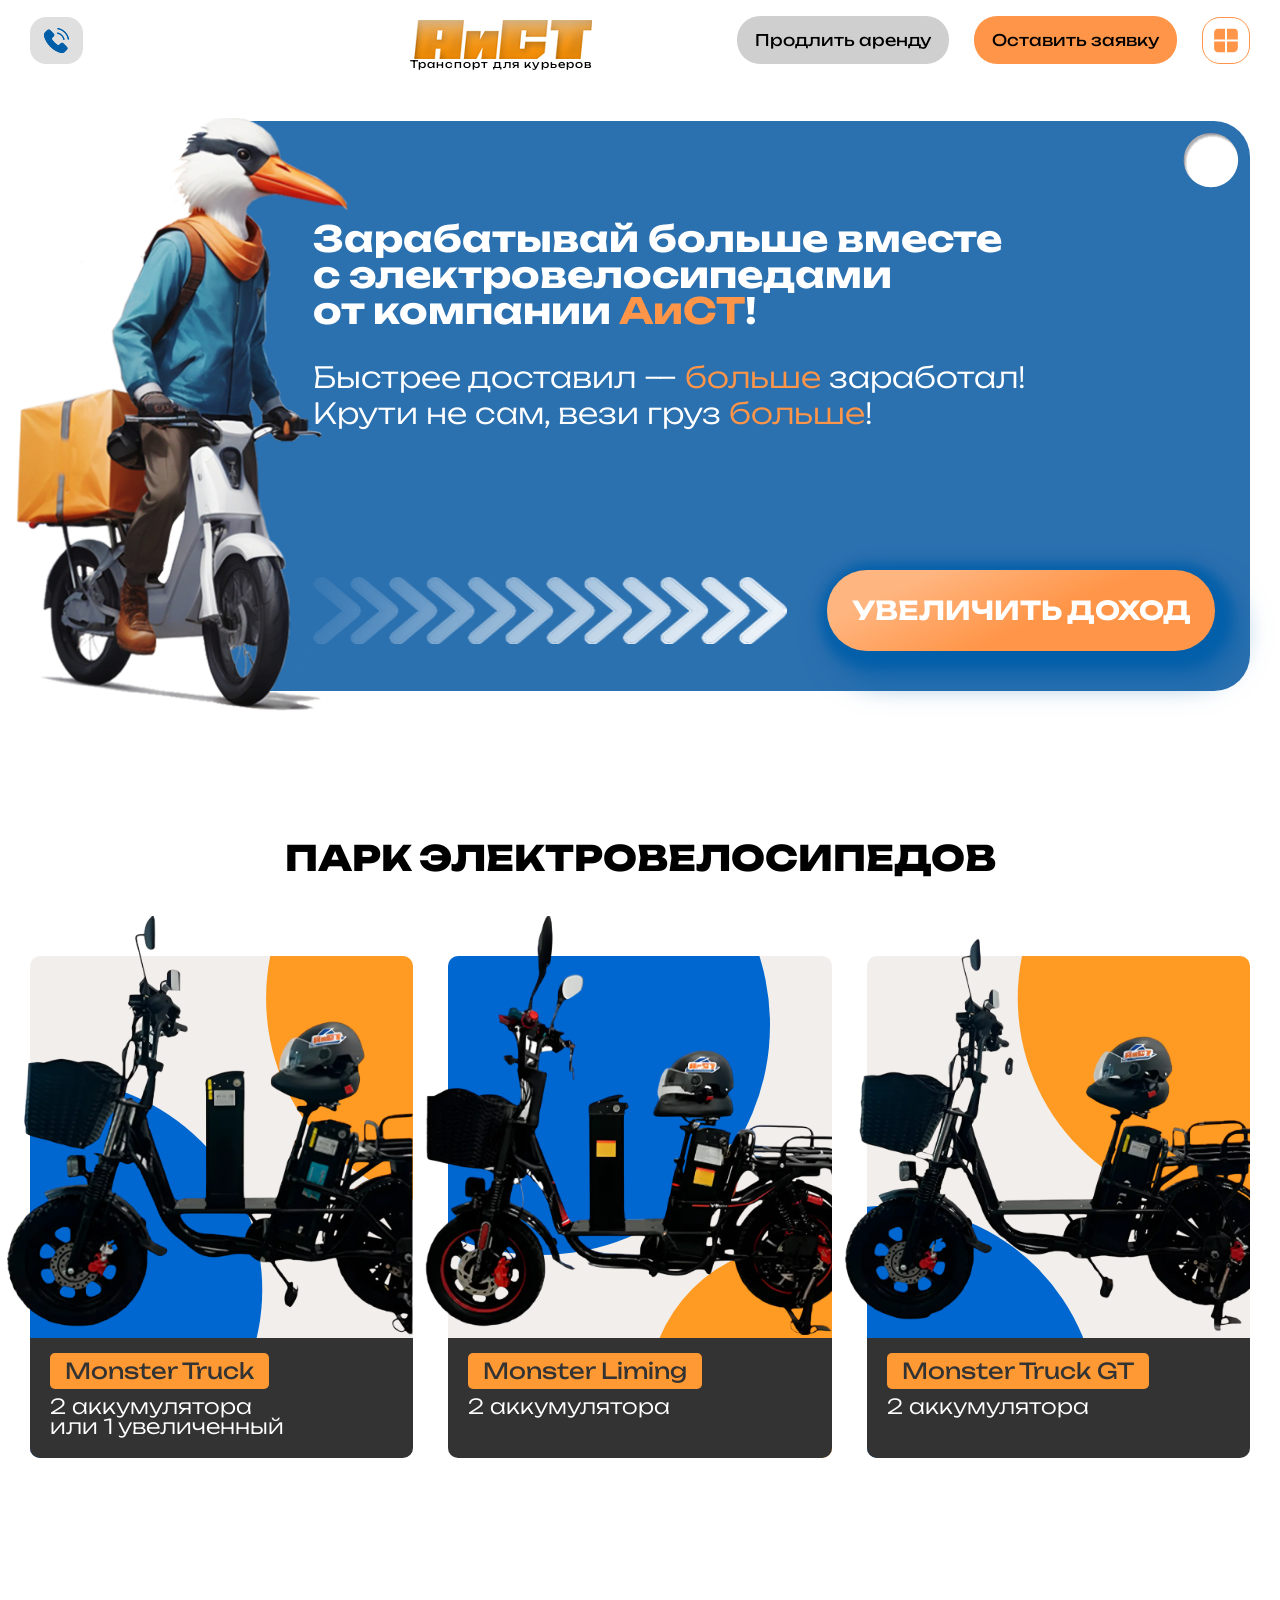
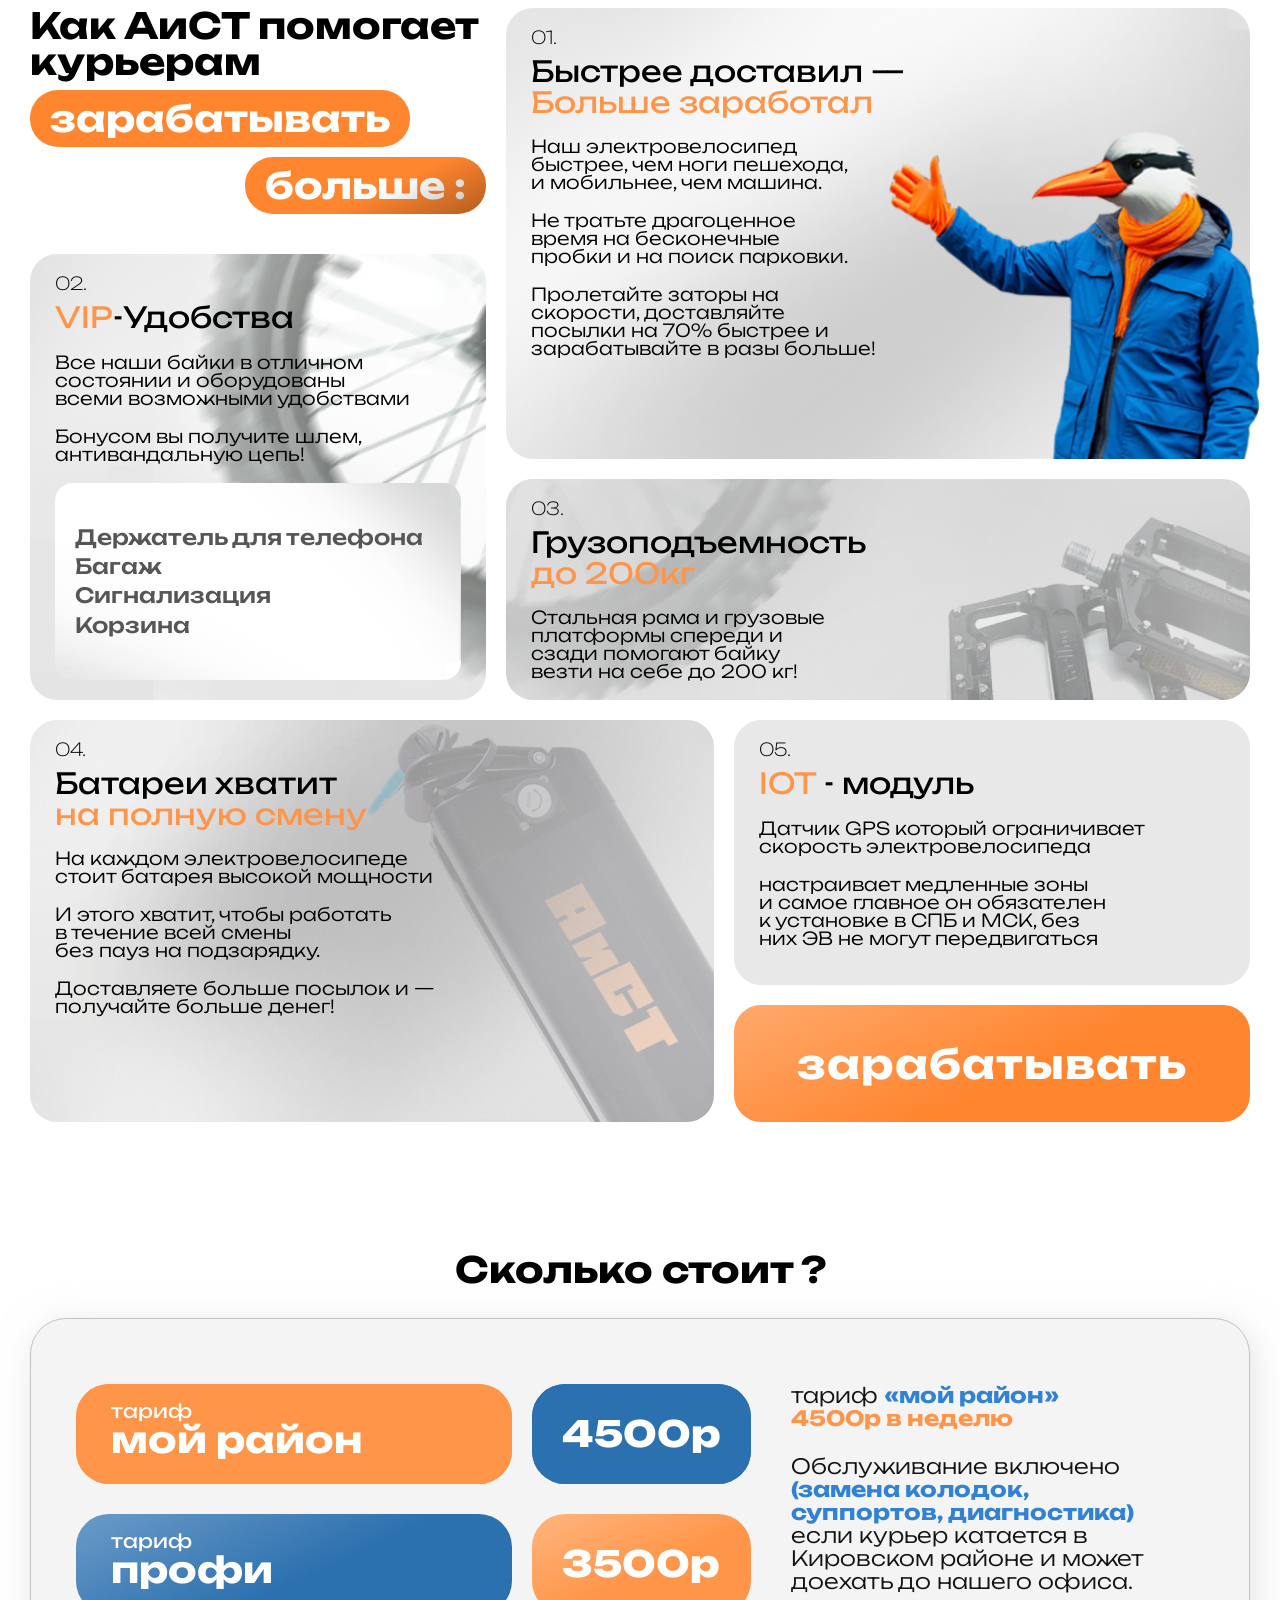
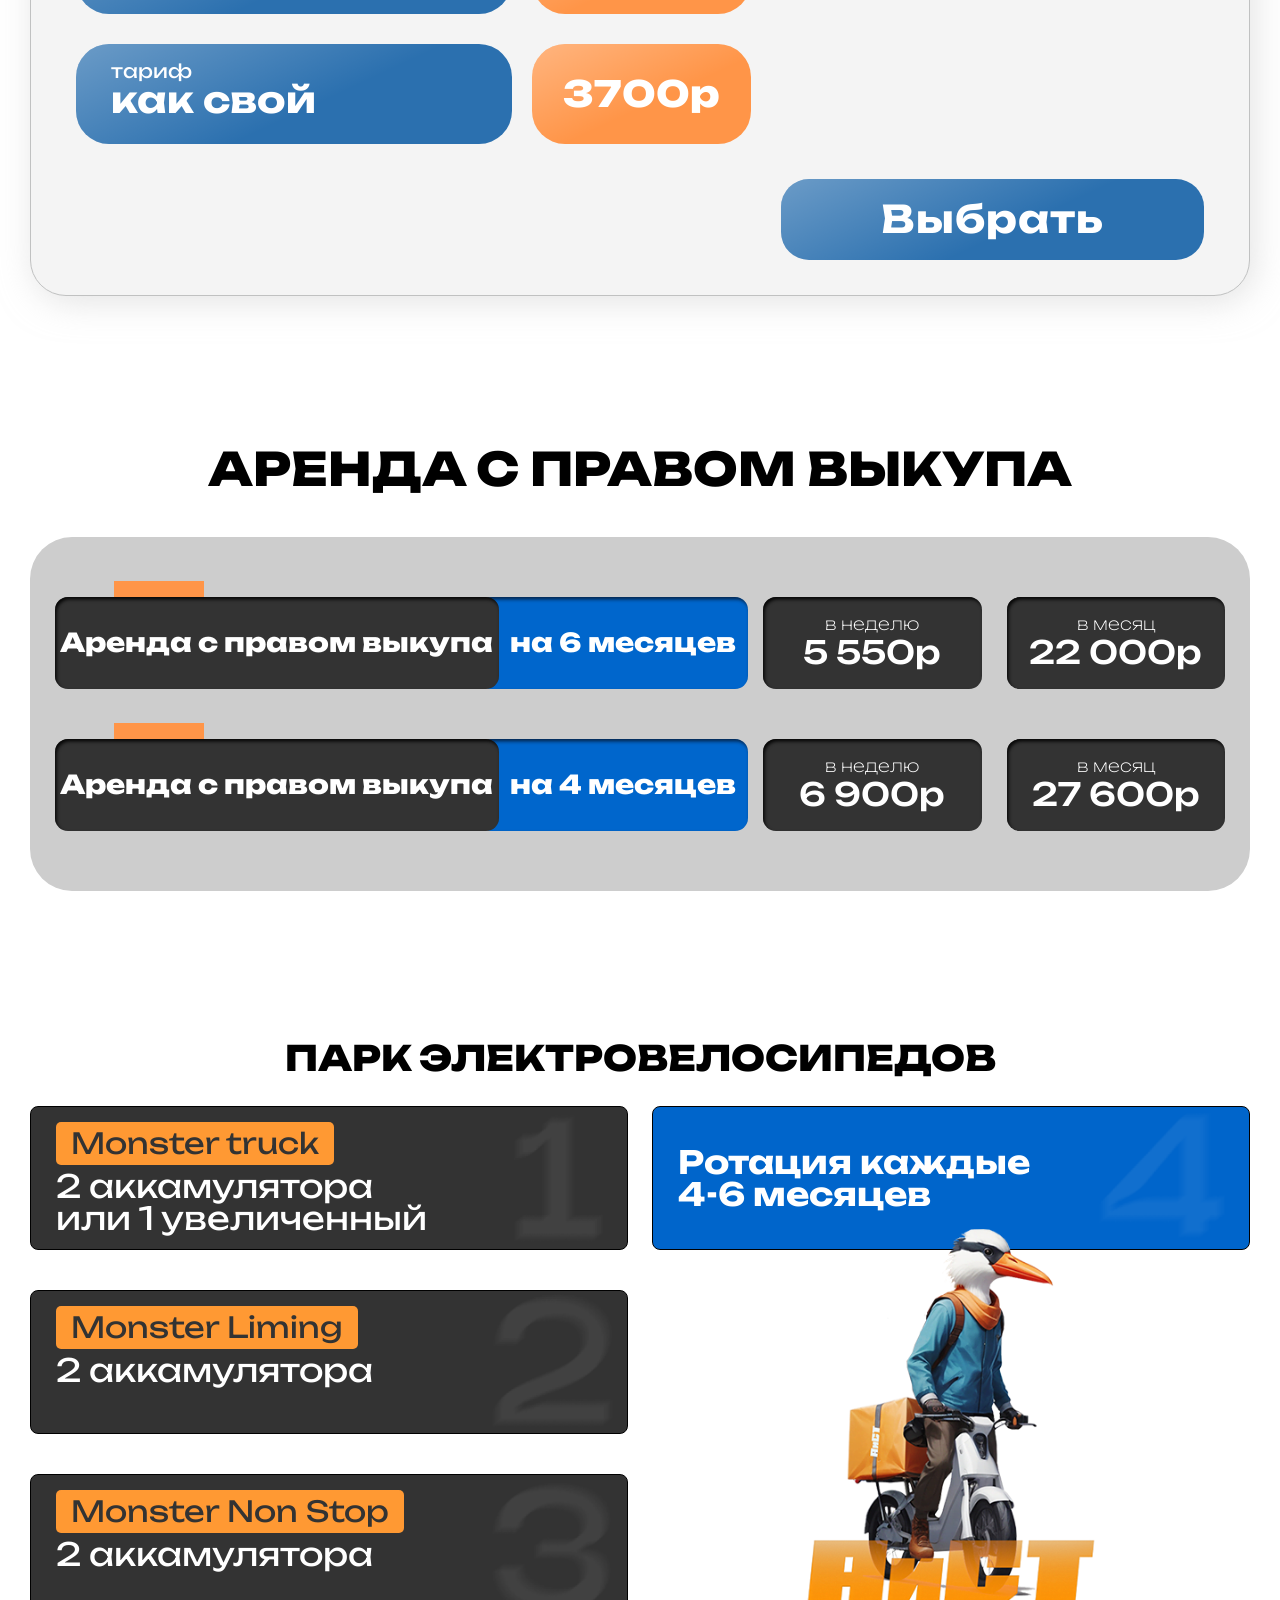
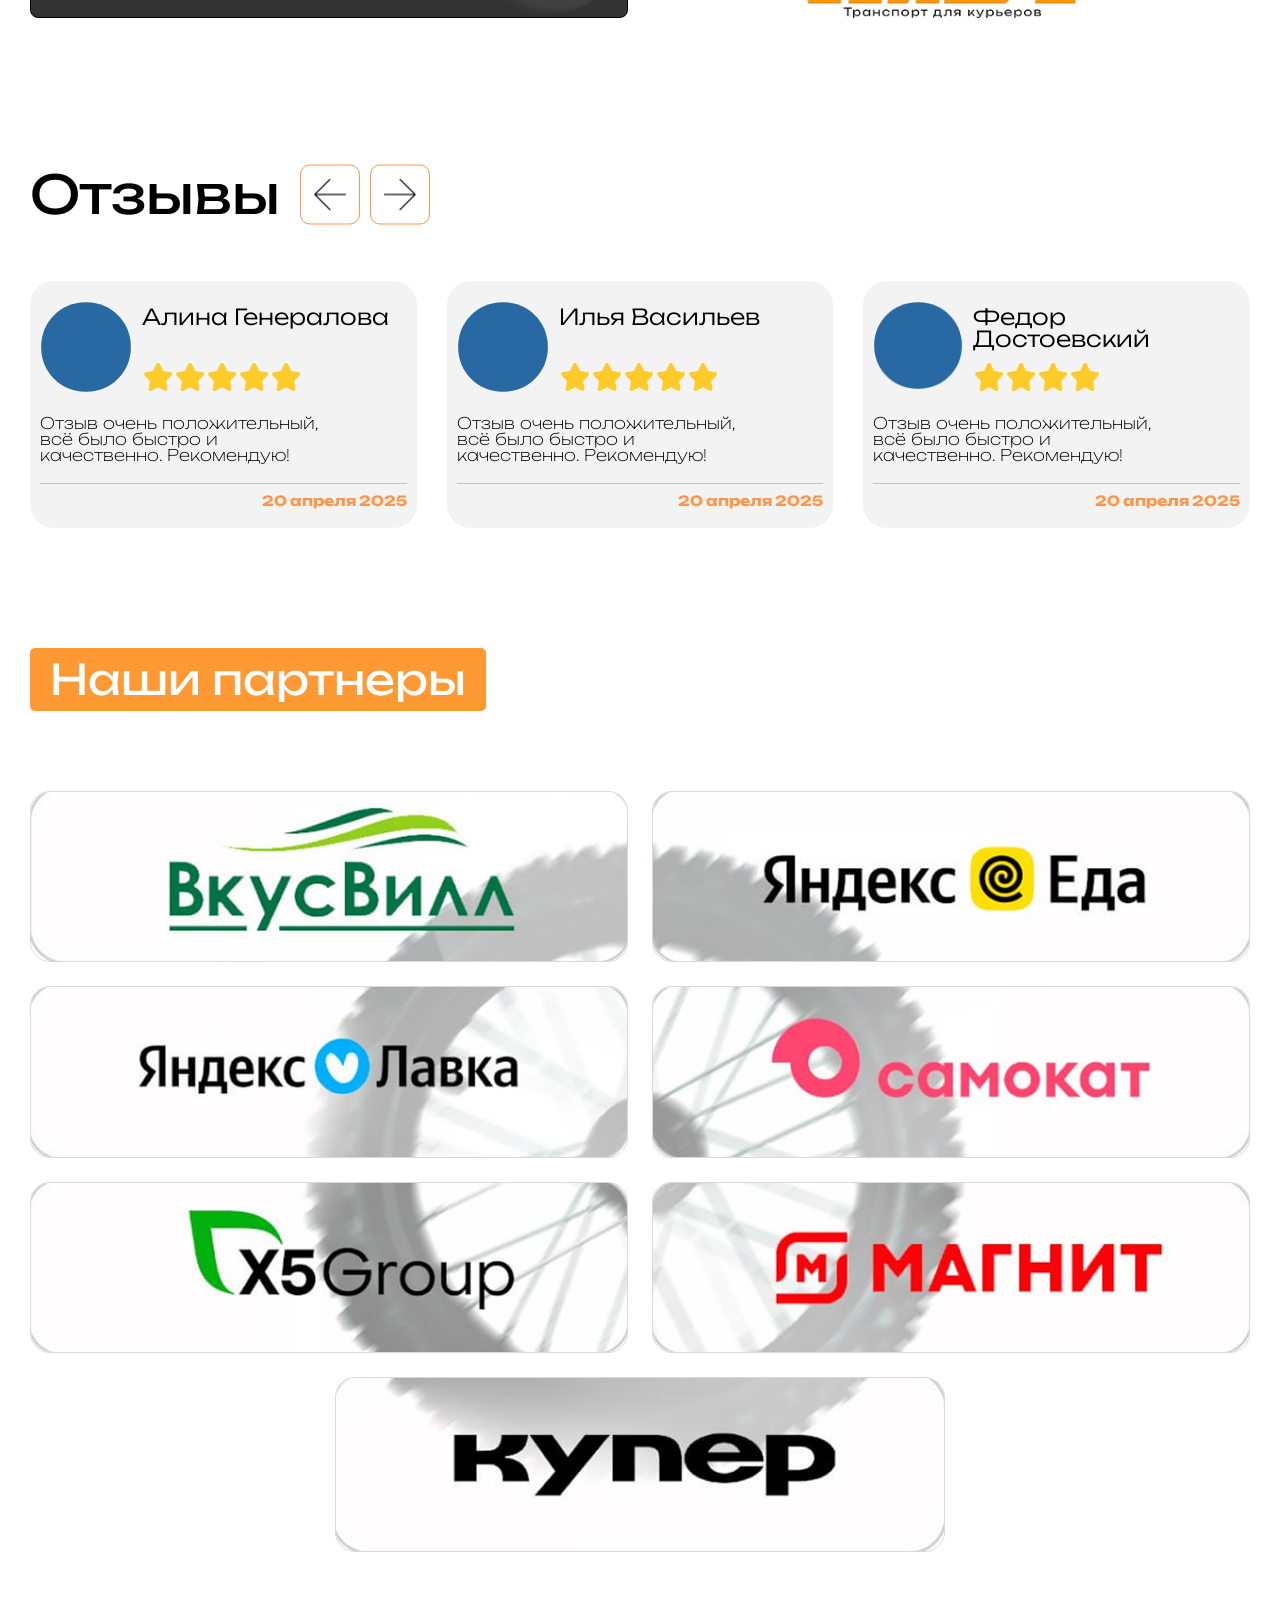
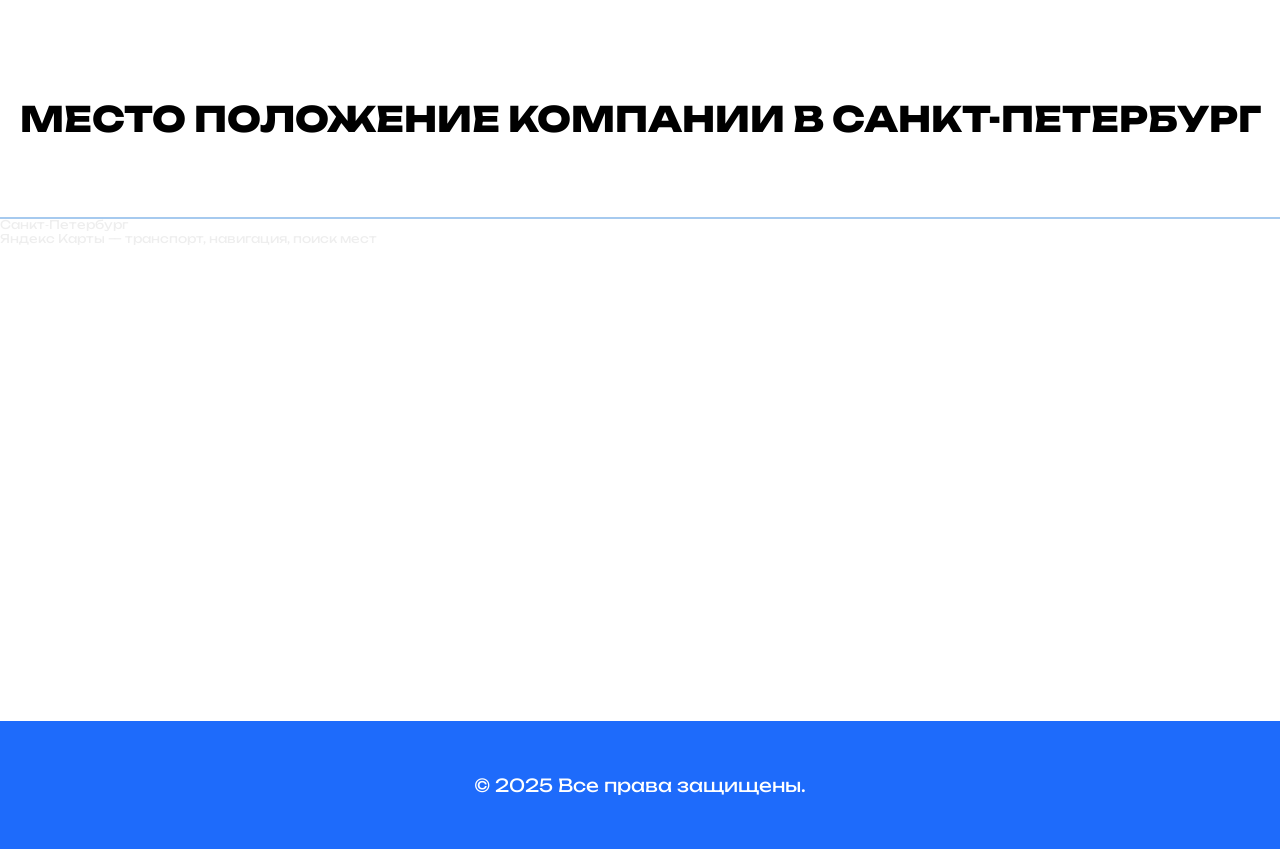
==== commit 34a71fd1: "first" ====
--- a/index.html
+++ b/index.html
@@ -23,7 +23,7 @@
 
 	<link rel="stylesheet" href="vendor/bootstrap-grid.css">
 	<link rel="stylesheet" href="https://cdn.jsdelivr.net/npm/swiper/swiper-bundle.min.css">
-	<link rel="stylesheet" href="css/main.min.css">
+	<link rel="stylesheet" href="./postcss/main.min.css">
 </head>
 
 
@@ -69,14 +69,14 @@
 
 			<main id="primary" class="site-main" role="main">
 				<section class="section-increase-income" aria-labelledby="increase-income">
-	<h2 class="visually-hidden" id="increase-income">Зарабатывай больше вместе с электровелосипедами от компании АИСТ!</h2>
+	<h2 class="visually-hidden" id="increase-income">Зарабатывай больше вместе с электровелосипедами от компании АиСТ!</h2>
 	<div class="container">
 		<div class="increase">
 			<div class="increase-tile">
 				<div class="increase-tile_header">
 					<div class="section-title">
 						Зарабатывай больше
-						вместе с электровелосипедами от компании <span class="color-accent">АИСТ</span>!
+						вместе с электровелосипедами от компании <span class="color-accent">АиСТ</span>!
 					</div>
 					<p>
 						Быстрее доставил — <span class="color-accent">больше</span> заработал! Крути не сам, вези груз
@@ -102,7 +102,7 @@
 	<div class="container">
 		<div class="section-title">Парк электровелосипедов</div>
 		<div class="monsters-park">
-			<div class="row g-lg-5 g-md-3">
+			<div class="row g-lg-35 g-md-3">
 				<!-- 1 -->
 				<div class="col-sm-6 col-md-4">
 					<div class="monsters-card">
@@ -176,7 +176,7 @@
 					<!-- item title -->
 					<div class="helps_col-item col-item-0">
 						<div class="section-title">
-							Как АИСТ помогает курьерам
+							Как АиСТ помогает курьерам
 							<div class="accent-rects">
 								<span class="accent-rects_left">зарабатывать</span>
 								<span class="accent-rects_right">больше :</span>
@@ -752,9 +752,11 @@
 </section>
 
 				<section class="section-map">
-	<h2 class="visually-hidden">Место положения магазина АИСТ !</h2>
-
-	<iframe class="section-map_iframe" src="https://yandex.ru/map-widget/v1/?ll=37.6173,55.7558&mode=poi&z=10"></iframe>
+	<h2 class="section-title">Место положение компании в Санкт-Петербург</h2>
+
+	<div class="section-map_iframe" style="position: relative; overflow: hidden">
+		<a href="https://yandex.ru/maps/2/saint-petersburg/?utm_medium=mapframe&utm_source=maps" style="color: #eee; font-size: 12px; position: absolute; top: 0px">Санкт‑Петербург</a><a href="https://yandex.ru/maps/2/saint-petersburg/house/prospekt_marshala_zhukova_26_16v/Z0kYdARkTUADQFtjfXR0eH1kYg==/?ll=30.234636%2C59.859001&source=serp_navig&utm_medium=mapframe&utm_source=maps&z=18" style="color: #eee; font-size: 12px; position: absolute; top: 14px">Яндекс Карты — транспорт, навигация, поиск мест</a><iframe src="https://yandex.ru/map-widget/v1/?ll=30.234636%2C59.859001&mode=search&ol=geo&ouri=ymapsbm1%3A%2F%2Fgeo%3Fdata%3DCgg1NzQxOTc0MRJi0KDQvtGB0YHQuNGPLCDQodCw0L3QutGCLdCf0LXRgtC10YDQsdGD0YDQsywg0L_RgNC-0YHQv9C10LrRgiDQnNCw0YDRiNCw0LvQsCDQltGD0LrQvtCy0LAsIDI2LzE20JIiCg0r4PFBFcxvb0I%2C&source=serp_navig&z=18" frameborder="1" allowfullscreen="true" style="position: relative"></iframe>
+	</div>
 </section>
 
 			</main>
--- a/postcss/main.min.css
+++ b/postcss/main.min.css
@@ -0,0 +1,3431 @@
+@charset "UTF-8";
+
+@font-face {
+  font-family: Unbounded;
+  font-display: swap;
+  src: url("../fonts/Unbounded-Bold.woff2") format("woff2");
+  font-weight: 700;
+  font-style: normal;
+}
+
+@font-face {
+  font-family: Unbounded;
+  font-display: swap;
+  src: url("../fonts/Unbounded-ExtraBold.woff2") format("woff2");
+  font-weight: 800;
+  font-style: normal;
+}
+
+@font-face {
+  font-family: Unbounded;
+  font-display: swap;
+  src: url("../fonts/Unbounded-ExtraLight.woff2") format("woff2");
+  font-weight: 200;
+  font-style: normal;
+}
+
+@font-face {
+  font-family: Unbounded;
+  font-display: swap;
+  src: url("../fonts/Unbounded-Light.woff2") format("woff2");
+  font-weight: 300;
+  font-style: normal;
+}
+
+@font-face {
+  font-family: Unbounded;
+  font-display: swap;
+  src: url("../fonts/Unbounded-Medium.woff2") format("woff2");
+  font-weight: 500;
+  font-style: normal;
+}
+
+@font-face {
+  font-family: Unbounded;
+  font-display: swap;
+  src: url("../fonts/Unbounded-Regular.woff2") format("woff2");
+  font-weight: 400;
+  font-style: normal;
+}
+
+/* ------------------------------------------------------------------------------------------------------------------------------
+ROOT
+--------------------------------------------------------------------------------------------------------------------------------*/
+
+:root {
+  --container-width: 1250px;
+  --container-padding: 15px;
+  --bs-gutter-x: var(--container-padding);
+  --font-main: "Unbounded", sans-serif;
+  --font-title: "Unbounded", sans-serif;
+  --white: #ffffff;
+  --black: #000000;
+  --accent: #ff9548;
+  --blue: #2b70af;
+  --bg-tile: #dfdfdf;
+  --scrollbar: var(--white);
+  --scrollbar-track: grey;
+  --scrollbar-thumb: var(--accent);
+  --radius: 10px;
+}
+
+/* ------------------------------------------------------------------------------------------------------------------------------
+RESET
+--------------------------------------------------------------------------------------------------------------------------------*/
+
+* {
+  margin: 0;
+  border: 0;
+  padding: 0;
+  -webkit-tap-highlight-color: transparent;
+}
+
+*,
+*::before,
+*::after {
+  -webkit-box-sizing: border-box;
+  box-sizing: border-box;
+}
+
+*:focus,
+*:active {
+  outline: none;
+}
+
+nav,
+footer,
+header,
+aside {
+  display: block;
+}
+
+html,
+body {
+  inline-size: 100%;
+  block-size: 100%;
+}
+
+body {
+  -ms-scroll-chaining: none;
+  overscroll-behavior: none;
+  text-rendering: optimizelegibility;
+  -webkit-text-size-adjust: 100%;
+  -moz-text-size-adjust: 100%;
+  -ms-text-size-adjust: 100%;
+  text-size-adjust: 100%;
+  font-family: var(--font-main);
+  font-size: 1rem;
+  font-weight: 400;
+  -moz-osx-font-smoothing: grayscale;
+  -webkit-font-smoothing: antialiased;
+}
+
+input,
+button,
+textarea {
+  font-family: inherit;
+}
+
+input::-ms-clear {
+  display: none;
+}
+
+input[type=number] {
+  -webkit-appearance: textfield;
+  -moz-appearance: textfield;
+  appearance: textfield;
+}
+
+input[type=number]::-webkit-outer-spin-button,
+input[type=number]::-webkit-inner-spin-button {
+  -webkit-appearance: none;
+  appearance: none;
+}
+
+button {
+  cursor: pointer;
+  -webkit-user-select: none;
+  -moz-user-select: none;
+  -ms-user-select: none;
+  user-select: none;
+  background-color: transparent;
+}
+
+button::-moz-focus-inner {
+  border: 0;
+  padding: 0;
+}
+
+a {
+  -webkit-user-select: none;
+  -moz-user-select: none;
+  -ms-user-select: none;
+  user-select: none;
+  text-decoration: none;
+}
+
+a:hover {
+  text-decoration: none;
+}
+
+a:focus,
+a:active {
+  outline: none;
+}
+
+a:visited {
+  text-decoration: none;
+}
+
+ul,
+li {
+  list-style: none;
+}
+
+img {
+  vertical-align: top;
+}
+
+h1,
+h2,
+h3,
+h4,
+h5,
+h6 {
+  font-size: inherit;
+  font-weight: 400;
+}
+
+sup {
+  color: inherit;
+}
+
+/* ------------------------------------------------------------------------------------------------------------------------------
+KEYFRAMES
+--------------------------------------------------------------------------------------------------------------------------------*/
+
+@-webkit-keyframes show-header {
+  0% {
+    inset-block-start: -100%;
+  }
+
+  100% {
+    inset-block-start: 0;
+  }
+}
+
+@keyframes show-header {
+  0% {
+    inset-block-start: -100%;
+  }
+
+  100% {
+    inset-block-start: 0;
+  }
+}
+
+@-webkit-keyframes gradientShift {
+  0% {
+    background-position: 0% 50%;
+  }
+
+  50% {
+    background-position: 100% 50%;
+  }
+
+  100% {
+    background-position: 0% 50%;
+  }
+}
+
+@keyframes gradientShift {
+  0% {
+    background-position: 0% 50%;
+  }
+
+  50% {
+    background-position: 100% 50%;
+  }
+
+  100% {
+    background-position: 0% 50%;
+  }
+}
+
+@-webkit-keyframes fade-up-big {
+  0% {
+    opacity: 0;
+    -webkit-transform: translateY(1rem);
+    transform: translateY(1rem);
+  }
+
+  100% {
+    opacity: 1;
+    -webkit-transform: translateY(0);
+    transform: translateY(0);
+  }
+}
+
+@keyframes fade-up-big {
+  0% {
+    opacity: 0;
+    -webkit-transform: translateY(1rem);
+    transform: translateY(1rem);
+  }
+
+  100% {
+    opacity: 1;
+    -webkit-transform: translateY(0);
+    transform: translateY(0);
+  }
+}
+
+@-webkit-keyframes rotation {
+  0% {
+    -webkit-transform: rotate(0);
+    transform: rotate(0);
+  }
+
+  100% {
+    -webkit-transform: rotate(359deg);
+    transform: rotate(359deg);
+  }
+}
+
+@keyframes rotation {
+  0% {
+    -webkit-transform: rotate(0);
+    transform: rotate(0);
+  }
+
+  100% {
+    -webkit-transform: rotate(359deg);
+    transform: rotate(359deg);
+  }
+}
+
+/* ------------------------------------------------------------------------------------------------------------------------------
+TYPOGRAPHY
+--------------------------------------------------------------------------------------------------------------------------------*/
+
+h2,
+h3,
+h4,
+h5,
+h6 {
+  font-family: var(--font-title);
+}
+
+/* ------------------------------------------------------------------------------------------------------------------------------
+BASE
+--------------------------------------------------------------------------------------------------------------------------------*/
+
+html {
+  scroll-behavior: smooth;
+}
+
+body {
+  text-wrap: balance;
+  min-width: 20rem;
+}
+
+* {
+  margin: 0;
+  padding: 0;
+  -webkit-box-sizing: border-box;
+  box-sizing: border-box;
+}
+
+*::-webkit-scrollbar {
+  inline-size: 0.625rem;
+  background-color: var(--scrollbar);
+}
+
+*::-webkit-scrollbar-track {
+  border-radius: var(--radius);
+  -webkit-box-shadow: inset 0 0 0.375rem rgba(0, 0, 0, 0.2);
+  box-shadow: inset 0 0 0.375rem rgba(0, 0, 0, 0.2);
+  background: var(--scrollbar-track);
+}
+
+*::-webkit-scrollbar-thumb {
+  border-radius: var(--radius);
+  border: 0 none #fff;
+  background-color: var(--scrollbar-thumb);
+  cursor: pointer;
+}
+
+.container {
+  margin-inline: auto;
+  max-inline-size: var(--container-width);
+  padding-inline: var(--container-padding);
+}
+
+.container-full {
+  padding: 0 var(--container-padding);
+  max-width: 100%;
+}
+
+.img-responsive {
+  display: block;
+  width: 100%;
+  height: auto;
+  -o-object-fit: cover;
+  object-fit: cover;
+  overflow: hidden;
+}
+
+.img-reponsive-contain {
+  display: block;
+  width: 100%;
+  height: auto;
+  -o-object-fit: contain;
+  object-fit: contain;
+  overflow: hidden;
+}
+
+.posar {
+  position: relative;
+}
+
+.image-bg {
+  position: relative;
+}
+
+.image-bg img {
+  position: absolute;
+  inset-block-start: 0;
+  inset-inline-start: 0;
+  -o-object-fit: cover;
+  object-fit: cover;
+  block-size: 100%;
+  inline-size: 100%;
+}
+
+.none {
+  display: none;
+}
+
+.section-title {
+  font-family: "Unbounded", sans-serif;
+}
+
+.visually-hidden {
+  position: absolute;
+  width: 1px;
+  height: 1px;
+  padding: 0;
+  margin: -1px;
+  overflow: hidden;
+  clip: rect(0 0 0 0);
+  white-space: nowrap;
+  border: 0;
+}
+
+.screen-reader-text {
+  position: absolute;
+  left: -9999px;
+  top: auto;
+  width: 1px;
+  height: 1px;
+  overflow: hidden;
+}
+
+.screen-reader-text:focus {
+  position: static;
+  width: auto;
+  height: auto;
+  clip: auto;
+  background: #000;
+  /* или другой фон для выделения */
+  color: #fff;
+  /* цвет текста */
+  padding: 8px;
+  z-index: 1000;
+}
+
+.site-wrapper {
+  display: -webkit-box;
+  display: -ms-flexbox;
+  display: flex;
+  min-block-size: 100%;
+  /** Поменять на clip - если используется в проекте position: sticky */
+  overflow: hidden;
+  -webkit-box-orient: vertical;
+  -webkit-box-direction: normal;
+  -ms-flex-direction: column;
+  flex-direction: column;
+}
+
+.site-main {
+  position: relative;
+  -webkit-box-flex: 1;
+  -ms-flex: 1 1 auto;
+  flex: 1 1 auto;
+}
+
+.sm-visible {
+  display: none;
+}
+
+.color-accent {
+  color: var(--accent);
+  font-weight: 700;
+}
+
+.color-blue {
+  color: #3182d4;
+  font-weight: 700;
+}
+
+/*---------------------------------------------------------------------------------------------------------------------
+BIKE_PARK SECTION
+----------------------------------------------------------------------------------------------------------------------*/
+
+.section-bike-park {
+  margin-bottom: 9.375rem;
+}
+
+.section-bike-park .section-title {
+  font-size: 2.1875rem;
+  line-height: 100%;
+  font-weight: 800;
+  color: var(--black);
+  text-align: center;
+  text-transform: uppercase;
+  margin-bottom: 1.875rem;
+}
+
+.bike-park_tile {
+  height: 9rem;
+  border-radius: 0.5rem;
+  border: 1px solid #000;
+  background-size: cover;
+  background-repeat: no-repeat;
+  background-position: right center;
+  padding: 0.9375rem 1.5625rem;
+}
+
+.bike-park_tile.tile-1 {
+  background-image: url("../images/block-5/tab-1.png");
+}
+
+.bike-park_tile.tile-2 {
+  background-image: url("../images/block-5/tab-2.png");
+}
+
+.bike-park_tile.tile-3 {
+  background-image: url("../images/block-5/tab-3.png");
+}
+
+.bike-park_tile.tile-4 {
+  background-image: url("../images/block-5/tab-4.png");
+}
+
+.bike-park_tile.tile-4 .tile-desc {
+  width: 75%;
+  font-weight: 700;
+}
+
+.bike-park_tile .tile-align-center {
+  position: relative;
+  z-index: 1;
+  height: 100%;
+  display: -webkit-box;
+  display: -ms-flexbox;
+  display: flex;
+  -webkit-box-align: center;
+  -ms-flex-align: center;
+  align-items: center;
+}
+
+.bike-park_tile .tile-accent {
+  display: -webkit-inline-box;
+  display: -ms-inline-flexbox;
+  display: inline-flex;
+  -webkit-box-align: center;
+  -ms-flex-align: center;
+  align-items: center;
+  min-height: 2.25rem;
+  border-radius: 0.3125rem;
+  background-color: #ff9933;
+  padding-inline: 0.9375rem;
+  font-size: 1.8125rem;
+  letter-spacing: 0;
+  line-height: 150%;
+  color: #333333;
+  font-weight: 400;
+  margin-bottom: 0.3125rem;
+}
+
+.bike-park_tile .tile-desc {
+  font-size: 2rem;
+  letter-spacing: 0;
+  line-height: 100%;
+  color: var(--white);
+  font-weight: 400;
+}
+
+.bike-park_full {
+  position: relative;
+  height: 100%;
+  display: -webkit-box;
+  display: -ms-flexbox;
+  display: flex;
+  -webkit-box-orient: vertical;
+  -webkit-box-direction: normal;
+  -ms-flex-direction: column;
+  flex-direction: column;
+  gap: 2.5rem;
+}
+
+.bike-park_bird {
+  min-width: 48%;
+  width: 285px;
+  position: absolute;
+  bottom: 0;
+  right: 50%;
+  -webkit-transform: translateX(50%);
+  -ms-transform: translateX(50%);
+  transform: translateX(50%);
+}
+
+/*---------------------------------------------------------------------------------------------------------------------
+It doesn't exist. :-)
+----------------------------------------------------------------------------------------------------------------------*/
+
+/*---------------------------------------------------------------------------------------------------------------------
+HEADER
+----------------------------------------------------------------------------------------------------------------------*/
+
+.site-header {
+  margin-bottom: 3.125rem;
+}
+
+.site-header_row {
+  display: -webkit-box;
+  display: -ms-flexbox;
+  display: flex;
+  -webkit-box-align: center;
+  -ms-flex-align: center;
+  align-items: center;
+  -webkit-box-pack: justify;
+  -ms-flex-pack: justify;
+  justify-content: space-between;
+  margin-top: 0.625rem;
+}
+
+.site-header .row-group {
+  display: -webkit-inline-box;
+  display: -ms-inline-flexbox;
+  display: inline-flex;
+  -webkit-box-align: center;
+  -ms-flex-align: center;
+  align-items: center;
+  gap: 8.4375rem;
+  -ms-flex-negative: 0;
+  flex-shrink: 0;
+}
+
+.site-header_buttons {
+  display: -webkit-inline-box;
+  display: -ms-inline-flexbox;
+  display: inline-flex;
+  -webkit-box-align: center;
+  -ms-flex-align: center;
+  align-items: center;
+  gap: 1.5625rem;
+}
+
+.site-header .btn-call {
+  -ms-flex-negative: 0;
+  flex-shrink: 0;
+}
+
+.site-header .flex-group {
+  display: -webkit-inline-box;
+  display: -ms-inline-flexbox;
+  display: inline-flex;
+  -webkit-box-align: center;
+  -ms-flex-align: center;
+  align-items: center;
+  gap: 0.625rem;
+}
+
+.site-header .logo img,
+.site-header .logo svg {
+  aspect-ratio: 198/59;
+  width: 12.375rem;
+}
+
+.site-header .logo h1 {
+  margin-top: -4.5%;
+  margin-left: 3%;
+  font-size: 0.65625rem;
+  font-weight: 400;
+  letter-spacing: 1px;
+  color: var(--black);
+}
+
+/*---------------------------------------------------------------------------------------------------------------------
+BUTTONS
+----------------------------------------------------------------------------------------------------------------------*/
+
+.btn-call {
+  width: 3.3125rem;
+  height: 2.9375rem;
+  border-radius: 1rem;
+  background-color: var(--bg-tile);
+  display: -webkit-box;
+  display: -ms-flexbox;
+  display: flex;
+  -webkit-box-align: center;
+  -ms-flex-align: center;
+  align-items: center;
+  -webkit-box-pack: center;
+  -ms-flex-pack: center;
+  justify-content: center;
+  -webkit-transition: all 0.3s ease-in-out;
+  transition: all 0.3s ease-in-out;
+}
+
+.btn-call img,
+.btn-call svg {
+  width: 1.5625rem;
+  height: 1.5625rem;
+}
+
+.btn-call:hover {
+  opacity: 0.75;
+}
+
+.btn-extend-rental {
+  padding: 0.875rem 1.125rem;
+  border-radius: 1.4375rem;
+  background-color: #cfcfcf;
+  font-size: 1rem;
+  font-weight: 400;
+  color: var(--black);
+  -webkit-transition: all 0.3s ease-in-out;
+  transition: all 0.3s ease-in-out;
+}
+
+.btn-extend-rental:hover {
+  opacity: 0.75;
+}
+
+.btn-leave-request {
+  padding: 0.875rem 1.125rem;
+  border-radius: 1.4375rem;
+  background-color: var(--accent);
+  font-size: 1rem;
+  font-weight: 400;
+  color: var(--black);
+  -webkit-transition: all 0.3s ease-in-out;
+  transition: all 0.3s ease-in-out;
+}
+
+.btn-leave-request:hover {
+  opacity: 0.75;
+}
+
+.btn-options {
+  height: 2.9375rem;
+  width: 3rem;
+  border: 1px solid var(--accent);
+  border-radius: 1.125rem;
+  display: -webkit-box;
+  display: -ms-flexbox;
+  display: flex;
+  -webkit-box-align: center;
+  -ms-flex-align: center;
+  align-items: center;
+  -webkit-box-pack: center;
+  -ms-flex-pack: center;
+  justify-content: center;
+}
+
+.btn-options img,
+.btn-options svg {
+  width: 1.625rem;
+  height: 1.6875rem;
+}
+
+.btn-options:hover {
+  opacity: 0.75;
+}
+
+/*---------------------------------------------------------------------------------------------------------------------
+HELPS SECTION 
+----------------------------------------------------------------------------------------------------------------------*/
+
+.section-it-helps {
+  margin-bottom: 8.125rem;
+}
+
+.helps .section-title {
+  font-size: 2.25rem;
+  line-height: 100%;
+  color: var(--black);
+  font-weight: 700;
+}
+
+.helps .accent-rects:after {
+  content: "";
+  clear: both;
+}
+
+.helps .accent-rects_left,
+.helps .accent-rects_right {
+  --rect-radius: 28px;
+  min-height: 3.5625rem;
+  border-radius: var(--rect-radius);
+  background-color: #ff852e;
+  padding-inline: 1.25rem;
+  display: -webkit-box;
+  display: -ms-flexbox;
+  display: flex;
+  -webkit-box-align: center;
+  -ms-flex-align: center;
+  align-items: center;
+  -webkit-box-pack: center;
+  -ms-flex-pack: center;
+  justify-content: center;
+  color: var(--white);
+  margin-top: 0.625rem;
+}
+
+.helps .accent-rects_left {
+  float: left;
+}
+
+.helps .accent-rects_right {
+  position: relative;
+  margin-bottom: 1.25rem;
+  float: right;
+}
+
+.helps .accent-rects_right:after {
+  position: absolute;
+  content: "";
+  top: 0;
+  left: 0;
+  right: 0;
+  bottom: 0;
+  border-radius: var(--rect-radius);
+  background: linear-gradient(155deg, rgba(0, 0, 0, 0) 0%, rgba(0, 0, 0, 0) 57%, rgba(0, 0, 0, 0.3) 100%);
+}
+
+.helps_row {
+  display: grid;
+  gap: 1.25rem;
+  margin-bottom: 1.25rem;
+}
+
+.helps_row.helps_row-1 {
+  grid-template-columns: 38fr 62fr;
+}
+
+.helps_row.helps_row-2 {
+  grid-template-columns: 57fr 43fr;
+}
+
+.helps_col {
+  display: -webkit-box;
+  display: -ms-flexbox;
+  display: flex;
+  -webkit-box-orient: vertical;
+  -webkit-box-direction: normal;
+  -ms-flex-direction: column;
+  flex-direction: column;
+  gap: 1.25rem;
+  -webkit-box-pack: justify;
+  -ms-flex-pack: justify;
+  justify-content: space-between;
+}
+
+.helps_col-item {
+  border-radius: 1.6875rem;
+  background-repeat: no-repeat;
+  background-size: cover;
+  background-position: right center;
+}
+
+.helps-tile {
+  position: relative;
+  height: 100%;
+  padding: 1.25rem 1.5625rem;
+}
+
+.helps-tile_bird {
+  position: absolute;
+  width: 50%;
+  bottom: 0;
+  right: -0.625rem;
+  z-index: 0;
+}
+
+.helps-tile_count {
+  font-size: 1.125rem;
+  letter-spacing: 0;
+  line-height: 100%;
+  color: var(--black);
+  font-weight: 200;
+  margin-bottom: 0.625rem;
+}
+
+.helps-tile_title {
+  position: relative;
+  z-index: 1;
+  font-size: 1.8125rem;
+  letter-spacing: 0;
+  line-height: 105%;
+  color: var(--black);
+  font-weight: 700;
+  width: 65%;
+  margin-bottom: 1.25rem;
+}
+
+.helps-tile_title .color-accent {
+  font-weight: 400;
+}
+
+.helps-tile_description {
+  position: relative;
+  z-index: 1;
+  display: -webkit-box;
+  display: -ms-flexbox;
+  display: flex;
+  -webkit-box-orient: vertical;
+  -webkit-box-direction: normal;
+  -ms-flex-direction: column;
+  flex-direction: column;
+  gap: 1.25rem;
+  max-width: 25rem;
+}
+
+.helps-tile_description p {
+  font-family: var(--font-title);
+  font-size: 1.125rem;
+  letter-spacing: 0;
+  line-height: 100%;
+  color: var(--black);
+  font-weight: 300;
+}
+
+.helps-tile_list ul {
+  border-radius: 1.125rem;
+  background-color: var(--white);
+  padding: 2.5rem 1.25rem;
+  margin-top: 1.25rem;
+  background-image: url("../images/block-2/window-2-bg.png");
+  background-repeat: no-repeat;
+  background-size: 100% 100%;
+  background-position: center center;
+}
+
+.helps-tile_list ul li {
+  font-size: 1.3125rem;
+  letter-spacing: 0;
+  line-height: 140%;
+  color: #565656;
+  font-weight: 500;
+}
+
+.helps .col-item-1 {
+  height: 100%;
+  background-image: url("../images/block-2/bg-1.png");
+}
+
+.helps .col-item-2 {
+  background-image: url("../images/block-2/bg-2.png");
+}
+
+.helps .col-item-3 {
+  aspect-ratio: 74/27;
+  background-image: url("../images/block-2/bg-3.png");
+}
+
+.helps .col-item-4 {
+  height: 100%;
+  background-image: url("../images/block-2/bg-4.png");
+}
+
+.helps .col-item-5 {
+  aspect-ratio: 500/266;
+  background-color: #e8e8e8;
+}
+
+.helps .col-item-btn {
+  height: 30%;
+}
+
+.helps .col-item-btn .helps_btn {
+  --btn-radius: 27px;
+  position: relative;
+  width: 100%;
+  height: 100%;
+  min-height: 6.6875rem;
+  border-radius: var(--btn-radius);
+  background-color: #ff852e;
+  padding-inline: 1.25rem;
+  font-size: 2.5rem;
+  line-height: 120%;
+  font-weight: 700;
+  letter-spacing: 1px;
+  color: var(--white);
+  display: -webkit-inline-box;
+  display: -ms-inline-flexbox;
+  display: inline-flex;
+  -webkit-box-align: center;
+  -ms-flex-align: center;
+  align-items: center;
+  -webkit-box-pack: center;
+  -ms-flex-pack: center;
+  justify-content: center;
+}
+
+.helps .col-item-btn .helps_btn:before {
+  content: "";
+  position: absolute;
+  top: 0;
+  left: 0;
+  right: 0;
+  bottom: 0;
+  border-radius: var(--btn-radius);
+  background: linear-gradient(155deg, rgba(255, 255, 255, 0.3) 0%, rgba(255, 255, 255, 0) 57%, rgba(255, 255, 255, 0) 100%);
+  -webkit-transition: all 0.3s ease-in-out;
+  transition: all 0.3s ease-in-out;
+}
+
+.helps .col-item-btn .helps_btn span {
+  position: relative;
+  z-index: 1;
+}
+
+.helps .col-item-btn .helps_btn:hover:before {
+  background: var(--accent);
+}
+
+/*---------------------------------------------------------------------------------------------------------------------
+HOW IT COAST 
+----------------------------------------------------------------------------------------------------------------------*/
+
+.section-cost {
+  margin-bottom: 9.375rem;
+}
+
+.section-cost .section-title {
+  font-size: 2.25rem;
+  line-height: 100%;
+  font-weight: 700;
+  color: var(--black);
+  text-align: center;
+  margin-bottom: 1.875rem;
+}
+
+.itcost {
+  border-radius: 2.25rem;
+  -webkit-filter: drop-shadow(4.357px 6.709px 17.5px rgba(200, 200, 200, 0.51));
+  filter: drop-shadow(4.357px 6.709px 17.5px rgba(200, 200, 200, 0.51));
+  background-color: #f4f4f4;
+  border: 1.22px solid #c0c1c1;
+  padding: 4.0625rem 2.8125rem 2.1875rem;
+}
+
+.itcost_row {
+  display: grid;
+  grid-template-columns: 62fr 38fr;
+  -webkit-box-align: start;
+  -ms-flex-align: start;
+  align-items: start;
+  gap: 2.5rem;
+}
+
+.itcost_tabs {
+  display: -webkit-box;
+  display: -ms-flexbox;
+  display: flex;
+  -webkit-box-orient: vertical;
+  -webkit-box-direction: normal;
+  -ms-flex-direction: column;
+  flex-direction: column;
+  gap: 1.875rem;
+}
+
+.itcost_tab {
+  display: grid;
+  grid-template-columns: 66fr 33fr;
+  gap: 1.25rem;
+}
+
+.itcost_tab:hover .itcost_rate:before {
+  background: var(--blue);
+}
+
+.itcost_tab:hover .itcost_price:before {
+  background: var(--accent);
+}
+
+.itcost_tab.is-active .itcost_rate {
+  background-color: var(--accent);
+}
+
+.itcost_tab.is-active .itcost_rate:before {
+  background: var(--accent);
+}
+
+.itcost_tab.is-active .itcost_price {
+  background-color: var(--blue);
+}
+
+.itcost_tab.is-active .itcost_price:before {
+  background: var(--blue);
+}
+
+.itcost_rate {
+  --rate-radius: 33px;
+  position: relative;
+  display: -webkit-inline-box;
+  display: -ms-inline-flexbox;
+  display: inline-flex;
+  -webkit-box-orient: vertical;
+  -webkit-box-direction: normal;
+  -ms-flex-direction: column;
+  flex-direction: column;
+  -webkit-box-pack: center;
+  -ms-flex-pack: center;
+  justify-content: center;
+  -webkit-box-align: start;
+  -ms-flex-align: start;
+  align-items: flex-start;
+  height: 6.25rem;
+  color: var(--white);
+  border-radius: var(--rate-radius);
+  padding-inline: 2.1875rem;
+  background-color: var(--blue);
+  -webkit-transition: all 0.3s ease-in-out;
+  transition: all 0.3s ease-in-out;
+}
+
+.itcost_rate:before {
+  content: "";
+  position: absolute;
+  top: 0;
+  left: 0;
+  right: 0;
+  bottom: 0;
+  border-radius: var(--rate-radius);
+  background: linear-gradient(155deg, rgba(255, 255, 255, 0.3) 0%, rgba(255, 255, 255, 0) 57%, rgba(255, 255, 255, 0) 100%);
+}
+
+.itcost_rate small,
+.itcost_rate strong {
+  display: block;
+}
+
+.itcost_rate small {
+  font-size: 1.1875rem;
+  line-height: 133%;
+  font-weight: 400;
+  -webkit-transform: translateY(-17%);
+  -ms-transform: translateY(-17%);
+  transform: translateY(-17%);
+}
+
+.itcost_rate strong {
+  font-size: 2.25rem;
+  line-height: 100%;
+  font-weight: 700;
+  -webkit-transform: translateY(-17%);
+  -ms-transform: translateY(-17%);
+  transform: translateY(-17%);
+}
+
+.itcost_price {
+  --price-radius: 33px;
+  position: relative;
+  -webkit-box-orient: vertical;
+  -webkit-box-direction: normal;
+  -ms-flex-direction: column;
+  flex-direction: column;
+  -webkit-box-pack: center;
+  -ms-flex-pack: center;
+  justify-content: center;
+  display: -webkit-inline-box;
+  display: -ms-inline-flexbox;
+  display: inline-flex;
+  height: 6.25rem;
+  font-size: 2.25rem;
+  font-weight: 900;
+  line-height: 100%;
+  color: var(--white);
+  border-radius: var(--price-radius);
+  background-color: var(--accent);
+  -webkit-transition: all 0.3s ease-in-out;
+  transition: all 0.3s ease-in-out;
+}
+
+.itcost_price span {
+  position: relative;
+  z-index: 1;
+}
+
+.itcost_price:before {
+  content: "";
+  position: absolute;
+  top: 0;
+  left: 0;
+  right: 0;
+  bottom: 0;
+  border-radius: var(--price-radius);
+  background: linear-gradient(155deg, rgba(255, 255, 255, 0.3) 0%, rgba(255, 255, 255, 0) 57%, rgba(255, 255, 255, 0) 100%);
+}
+
+.itcost_panel {
+  display: -webkit-inline-box;
+  display: -ms-inline-flexbox;
+  display: inline-flex;
+  -webkit-box-orient: vertical;
+  -webkit-box-direction: normal;
+  -ms-flex-direction: column;
+  flex-direction: column;
+  gap: 1.5625rem;
+  font-size: 1.3125rem;
+  letter-spacing: 0;
+  line-height: 110%;
+  color: #131313;
+  font-weight: 300;
+}
+
+.itcost_form {
+  display: -webkit-box;
+  display: -ms-flexbox;
+  display: flex;
+  -webkit-box-pack: end;
+  -ms-flex-pack: end;
+  justify-content: flex-end;
+  margin-top: 2.1875rem;
+}
+
+.itcost_form button {
+  --btn-radius: 28px;
+  position: relative;
+  height: 5.0625rem;
+  border-radius: var(--btn-radius);
+  background-color: var(--blue);
+  padding-inline: 6.25rem;
+  font-size: 2.375rem;
+  line-height: 120%;
+  font-weight: 700;
+  letter-spacing: 1px;
+  color: var(--white);
+  display: -webkit-inline-box;
+  display: -ms-inline-flexbox;
+  display: inline-flex;
+  -webkit-box-align: center;
+  -ms-flex-align: center;
+  align-items: center;
+  -webkit-box-pack: center;
+  -ms-flex-pack: center;
+  justify-content: center;
+}
+
+.itcost_form button span {
+  position: relative;
+  z-index: 1;
+}
+
+.itcost_form button:before {
+  content: "";
+  position: absolute;
+  top: 0;
+  left: 0;
+  right: 0;
+  bottom: 0;
+  border-radius: var(--btn-radius);
+  background: linear-gradient(155deg, rgba(255, 255, 255, 0.3) 0%, rgba(255, 255, 255, 0) 57%, rgba(255, 255, 255, 0) 100%);
+  -webkit-transition: all 0.3s ease-in-out;
+  transition: all 0.3s ease-in-out;
+}
+
+.itcost_form button:hover:before {
+  background: var(--blue);
+}
+
+/* Скрываем все вкладки по умолчанию */
+
+.tabs-panel {
+  display: none;
+}
+
+/* Показываем активную вкладку */
+
+.tabs-panel.is-active {
+  display: -webkit-inline-box;
+  display: -ms-inline-flexbox;
+  display: inline-flex;
+  -webkit-animation: fadeIn 0.5s ease-in-out;
+  animation: fadeIn 0.5s ease-in-out;
+  /* Анимация появления */
+}
+
+/* Кнопка */
+
+.tabs-nav button {
+  cursor: pointer;
+}
+
+/* Анимация */
+
+@-webkit-keyframes fadeIn {
+  from {
+    opacity: 0;
+  }
+
+  to {
+    opacity: 1;
+  }
+}
+
+@keyframes fadeIn {
+  from {
+    opacity: 0;
+  }
+
+  to {
+    opacity: 1;
+  }
+}
+
+/*---------------------------------------------------------------------------------------------------------------------
+INCREASE INCOME SECTION
+----------------------------------------------------------------------------------------------------------------------*/
+
+.section-increase-income {
+  margin-bottom: 9.375rem;
+}
+
+.section-increase-income .section-title {
+  font-size: 2.25rem;
+  line-height: 100%;
+  color: var(--white);
+  font-weight: 700;
+  margin-bottom: 1.875rem;
+  width: 77%;
+}
+
+.section-increase-income .section-title .color-accent {
+  font-weight: 700;
+}
+
+.increase {
+  position: relative;
+  display: -webkit-box;
+  display: -ms-flexbox;
+  display: flex;
+  -webkit-box-pack: end;
+  -ms-flex-pack: end;
+  justify-content: flex-end;
+}
+
+.increase-bird {
+  position: absolute;
+  bottom: -2.5rem;
+  left: 0;
+  aspect-ratio: 388/609;
+  -webkit-transform: translateX(-10%);
+  -ms-transform: translateX(-10%);
+  transform: translateX(-10%);
+  width: 32%;
+}
+
+.increase-tile {
+  position: relative;
+  width: 85%;
+  border-radius: 2.25rem;
+  background-color: var(--blue);
+  padding: 6.25rem 2.1875rem 2.5rem 6.25rem;
+  aspect-ratio: 100/55;
+  display: -webkit-box;
+  display: -ms-flexbox;
+  display: flex;
+  -webkit-box-orient: vertical;
+  -webkit-box-direction: normal;
+  -ms-flex-direction: column;
+  flex-direction: column;
+  -webkit-box-pack: justify;
+  -ms-flex-pack: justify;
+  justify-content: space-between;
+}
+
+.increase-tile:after {
+  content: "";
+  position: absolute;
+  right: 0.625rem;
+  top: 0.625rem;
+  display: block;
+  aspect-ratio: 1/1;
+  width: 3.625rem;
+  background-image: url("../images/block-1/bublik.png");
+  background-repeat: no-repeat;
+  background-size: 100% 100%;
+  background-position: center center;
+}
+
+.increase-tile_header {
+  position: relative;
+  z-index: 1;
+}
+
+.increase-tile_header p {
+  font-family: var(--font-title);
+  font-size: 1.8125rem;
+  line-height: 125%;
+  color: var(--white);
+  font-weight: 300;
+}
+
+.increase-tile_header .color-accent,
+.increase-tile_header .color-blue {
+  font-weight: 300;
+}
+
+.increase-tile_footer {
+  display: grid;
+  grid-template-columns: 1fr 388px;
+  gap: 2.5rem;
+  -webkit-box-align: center;
+  -ms-flex-align: center;
+  align-items: center;
+  margin-top: 2.5rem;
+}
+
+.increase-tile_arrows {
+  width: 100%;
+}
+
+.increase-tile_btn {
+  --btn-radius: 40px;
+  position: relative;
+  height: 5.0625rem;
+  border-radius: var(--btn-radius);
+  -webkit-filter: drop-shadow(10.893px 16.773px 12px rgba(0, 94, 168, 0.51));
+  filter: drop-shadow(10.893px 16.773px 12px rgba(0, 94, 168, 0.51));
+  background-color: #ff9548;
+  display: -webkit-box;
+  display: -ms-flexbox;
+  display: flex;
+  -webkit-box-align: center;
+  -ms-flex-align: center;
+  align-items: center;
+  -webkit-box-pack: center;
+  -ms-flex-pack: center;
+  justify-content: center;
+  padding-inline: 1.25rem;
+  font-size: 1.625rem;
+  color: var(--white);
+  font-weight: 700;
+  text-transform: uppercase;
+  -webkit-box-shadow: 5px 5px 12px 12px rgba(0, 94, 168, 0.9);
+  box-shadow: 5px 5px 12px 12px rgba(0, 94, 168, 0.9);
+}
+
+.increase-tile_btn:before {
+  content: "";
+  position: absolute;
+  top: 0;
+  left: 0;
+  right: 0;
+  bottom: 0;
+  border-radius: var(--btn-radius);
+  background: linear-gradient(155deg, rgba(255, 255, 255, 0.3) 20%, rgba(255, 255, 255, 0) 57%, rgba(255, 255, 255, 0) 100%);
+}
+
+.increase-tile_btn:hover {
+  -webkit-box-shadow: 10px 5px px 12px rgba(0, 94, 168, 0.2);
+  box-shadow: 10px 5px px 12px rgba(0, 94, 168, 0.2);
+}
+
+.increase-tile_btn:hover:before {
+  background: transparent;
+}
+
+.section-map .section-title {
+  font-size: 2.1875rem;
+  line-height: 100%;
+  font-weight: 800;
+  color: var(--black);
+  text-align: center;
+  text-transform: uppercase;
+  margin-bottom: 5rem;
+}
+
+.section-map_iframe {
+  border-top: 2px solid rgba(0, 103, 208, 0.35);
+}
+
+.section-map_iframe iframe {
+  width: 100%;
+  height: 500px;
+}
+
+/*---------------------------------------------------------------------------------------------------------------------
+MONSTERS PARK BLOCK 15
+----------------------------------------------------------------------------------------------------------------------*/
+
+.section-monsters {
+  margin-bottom: 9.375rem;
+}
+
+.section-monsters .section-title {
+  font-size: 2.1875rem;
+  line-height: 100%;
+  font-weight: 800;
+  color: var(--black);
+  text-align: center;
+  text-transform: uppercase;
+  margin-bottom: 5rem;
+}
+
+.monsters {
+  position: relative;
+}
+
+.monsters-card {
+  --bdrad: 10px;
+  position: relative;
+  aspect-ratio: 348/456;
+  border-radius: var(--bdrad);
+}
+
+.monsters-card-before-1,
+.monsters-card-before-2,
+.monsters-card-before-3 {
+  position: absolute;
+  overflow: hidden;
+  border-radius: var(--bdrad);
+  aspect-ratio: 348/456;
+  width: 100%;
+  top: 0;
+  left: 0;
+  background-color: #f2eeeb;
+}
+
+.monsters-card-before-1:before,
+.monsters-card-before-2:before,
+.monsters-card-before-3:before {
+  position: absolute;
+  content: "";
+  aspect-ratio: 1/1;
+  background-color: #ff9b23;
+  border-radius: 50%;
+}
+
+.monsters-card-before-1:after,
+.monsters-card-before-2:after,
+.monsters-card-before-3:after {
+  position: absolute;
+  content: "";
+  aspect-ratio: 1/1;
+  background-color: #0067d0;
+  border-radius: 50%;
+}
+
+.monsters-card-before-1:before {
+  width: 110%;
+  right: 0;
+  top: 0;
+  -webkit-transform: translate(65%, -40%);
+  -ms-transform: translate(65%, -40%);
+  transform: translate(65%, -40%);
+}
+
+.monsters-card-before-1:after {
+  width: 110%;
+  left: 0;
+  bottom: 0;
+  -webkit-transform: translate(-45%, 10%);
+  -ms-transform: translate(-45%, 10%);
+  transform: translate(-45%, 10%);
+}
+
+.monsters-card-before-2:before {
+  width: 80%;
+  right: 0;
+  bottom: 0;
+  -webkit-transform: translate(40%, 30%);
+  -ms-transform: translate(40%, 30%);
+  transform: translate(40%, 30%);
+}
+
+.monsters-card-before-2:after {
+  width: 120%;
+  left: 0;
+  top: 0;
+  -webkit-transform: translate(-30%, -35%);
+  -ms-transform: translate(-30%, -35%);
+  transform: translate(-30%, -35%);
+}
+
+.monsters-card-before-3:before {
+  width: 110%;
+  right: 0;
+  top: 0;
+  -webkit-transform: translate(45%, -40%);
+  -ms-transform: translate(45%, -40%);
+  transform: translate(45%, -40%);
+}
+
+.monsters-card-before-3:after {
+  width: 110%;
+  left: 0;
+  bottom: 0;
+  -webkit-transform: translate(-45%, 40%);
+  -ms-transform: translate(-45%, 40%);
+  transform: translate(-45%, 40%);
+}
+
+.monsters-card_image {
+  position: absolute;
+  right: 0;
+  top: -8%;
+  width: 106%;
+  height: auto;
+  z-index: 1;
+}
+
+.monsters-card_image img {
+  display: block;
+  width: 100%;
+  height: auto;
+  -o-object-fit: cover;
+  object-fit: cover;
+  overflow: hidden;
+}
+
+.monsters-card_info {
+  position: absolute;
+  bottom: 0;
+  left: 0;
+  width: 100%;
+  min-height: 24%;
+  background-color: #333333;
+  padding: 15px 20px;
+  border-bottom-left-radius: var(--bdrad);
+  border-bottom-right-radius: var(--bdrad);
+}
+
+.monsters-card_title {
+  display: -webkit-inline-box;
+  display: -ms-inline-flexbox;
+  display: inline-flex;
+  -webkit-box-align: center;
+  -ms-flex-align: center;
+  align-items: center;
+  min-height: 2.25rem;
+  border-radius: 0.3125rem;
+  background-color: #ff9933;
+  padding-inline: 0.9375rem;
+  font-size: 1.375rem;
+  letter-spacing: 0;
+  line-height: 150%;
+  color: #333333;
+  font-weight: 400;
+  margin-bottom: 0.4375rem;
+}
+
+.monsters-card_description {
+  font-family: var(--font-title);
+  font-size: 1.625rem;
+  letter-spacing: 0;
+  line-height: 80%;
+  color: var(--white);
+  font-weight: 300;
+}
+
+/*---------------------------------------------------------------------------------------------------------------------
+MONSTERS PARK BLOCK 15
+----------------------------------------------------------------------------------------------------------------------*/
+
+.section-partners {
+  margin-bottom: 9.375rem;
+}
+
+.accent-title {
+  display: -webkit-inline-box;
+  display: -ms-inline-flexbox;
+  display: inline-flex;
+  -webkit-box-align: center;
+  -ms-flex-align: center;
+  align-items: center;
+  min-height: 3.125rem;
+  border-radius: 0.3125rem;
+  background-color: #ff9933;
+  padding-inline: 1.25rem;
+  font-family: var(--font-title);
+  font-size: 2.625rem;
+  letter-spacing: 0;
+  font-weight: 700;
+  line-height: 150%;
+  color: white;
+  font-weight: 400;
+  margin-bottom: 80px;
+}
+
+.partners-card {
+  display: block;
+}
+
+.partners-card_image {
+  border-radius: 20px;
+  overflow: hidden;
+  border: 1px solid rgba(0, 0, 0, 0.15);
+}
+
+.partners-card_image img {
+  -webkit-transition: all 0.3s ease-in-out;
+  transition: all 0.3s ease-in-out;
+  display: block;
+  width: 100%;
+  height: auto;
+  -o-object-fit: cover;
+  object-fit: cover;
+  overflow: hidden;
+}
+
+.partners-card-end {
+  display: block;
+  max-width: 50%;
+  margin-inline: auto;
+}
+
+/*---------------------------------------------------------------------------------------------------------------------
+RENTAL AND REDEMPTION SECTION
+----------------------------------------------------------------------------------------------------------------------*/
+
+.section-redemption {
+  margin-bottom: 9.375rem;
+}
+
+.section-redemption h2,
+.section-redemption .section-title {
+  font-size: 2.875rem;
+  font-weight: 800;
+  color: var(--black);
+  text-transform: uppercase;
+  text-align: center;
+  margin-bottom: 2.8125rem;
+}
+
+.redemption {
+  display: -webkit-box;
+  display: -ms-flexbox;
+  display: flex;
+  -webkit-box-orient: vertical;
+  -webkit-box-direction: normal;
+  -ms-flex-direction: column;
+  flex-direction: column;
+  gap: 3.125rem;
+  border-radius: 2.625rem;
+  background-color: #cdcdcd;
+  padding: 3.75rem 1.5625rem;
+}
+
+.redemption_row {
+  position: relative;
+  display: grid;
+  -webkit-box-align: center;
+  -ms-flex-align: center;
+  align-items: center;
+  grid-template-columns: 6fr 4fr;
+  gap: 0.9375rem;
+}
+
+.redemption_row:before {
+  position: absolute;
+  top: -1rem;
+  left: 5%;
+  content: "";
+  width: 5.625rem;
+  height: 1rem;
+  background-color: var(--accent);
+}
+
+.redemption_grid {
+  display: grid;
+  grid-template-columns: 1fr 1fr;
+  -webkit-box-align: center;
+  -ms-flex-align: center;
+  align-items: center;
+  gap: 1.5625rem;
+}
+
+.redemption_grid .black-item {
+  display: -webkit-box;
+  display: -ms-flexbox;
+  display: flex;
+  -webkit-box-orient: vertical;
+  -webkit-box-direction: normal;
+  -ms-flex-direction: column;
+  flex-direction: column;
+}
+
+.redemption_grid .black-item small,
+.redemption_grid .black-item strong {
+  position: relative;
+  top: -0.3125rem;
+}
+
+.redemption_col {
+  display: -webkit-box;
+  display: -ms-flexbox;
+  display: flex;
+  -webkit-box-pack: end;
+  -ms-flex-pack: end;
+  justify-content: flex-end;
+  position: relative;
+}
+
+.redemption_col .black-item {
+  position: absolute;
+  top: 0;
+  left: 0;
+  width: 64%;
+}
+
+.redemption_col .blue-item {
+  width: 39%;
+  padding-left: 3%;
+}
+
+.redemption .black-item {
+  font-size: 1.625rem;
+  letter-spacing: 0px;
+  line-height: 1.8125rem;
+  color: #ffffff;
+  font-weight: 800;
+  display: -webkit-box;
+  display: -ms-flexbox;
+  display: flex;
+  -webkit-box-align: center;
+  -ms-flex-align: center;
+  align-items: center;
+  -webkit-box-pack: center;
+  -ms-flex-pack: center;
+  justify-content: center;
+  color: var(--white);
+  min-height: 5.75rem;
+  border-radius: 0.8125rem;
+  -webkit-box-shadow: inset 1.634px 2.516px 3.5px rgba(0, 0, 0, 0.88);
+  box-shadow: inset 1.634px 2.516px 3.5px rgba(0, 0, 0, 0.88);
+  background-color: #333333;
+}
+
+.redemption .black-item small {
+  display: block;
+  font-size: 1.0625rem;
+  letter-spacing: 0;
+  font-weight: 200;
+  text-align: center;
+}
+
+.redemption .black-item strong {
+  display: block;
+  font-size: 2rem;
+  letter-spacing: 0;
+  font-weight: 500;
+  text-align: center;
+}
+
+.redemption .blue-item {
+  font-size: 1.625rem;
+  letter-spacing: 0px;
+  line-height: 1.8125rem;
+  color: #ffffff;
+  font-weight: 800;
+  display: -webkit-box;
+  display: -ms-flexbox;
+  display: flex;
+  -webkit-box-align: center;
+  -ms-flex-align: center;
+  align-items: center;
+  -webkit-box-pack: center;
+  -ms-flex-pack: center;
+  justify-content: center;
+  color: var(--white);
+  min-height: 5.75rem;
+  border-radius: 13px;
+  -webkit-box-shadow: inset 1.634px 2.516px 3.5px rgba(8, 5, 9, 0.64);
+  box-shadow: inset 1.634px 2.516px 3.5px rgba(8, 5, 9, 0.64);
+  background-color: #0066cc;
+}
+
+/*---------------------------------------------------------------------------------------------------------------------
+REVIEWS SECTION
+----------------------------------------------------------------------------------------------------------------------*/
+
+.section-reviews {
+  margin-bottom: 7.5rem;
+}
+
+.reviews-header {
+  display: -webkit-box;
+  display: -ms-flexbox;
+  display: flex;
+  -webkit-box-pack: start;
+  -ms-flex-pack: start;
+  justify-content: start;
+  -webkit-box-align: center;
+  -ms-flex-align: center;
+  align-items: center;
+  gap: 0.625rem;
+  margin-bottom: 3.75rem;
+}
+
+.reviews-header h2,
+.reviews-header .section-title {
+  font-size: 3.3125rem;
+  font-weight: 400;
+  color: var(--black);
+}
+
+.review-slide {
+  border-radius: 1.5rem;
+  background-color: #f3f3f3;
+  padding: 1.25rem 0.625rem;
+  -webkit-user-select: none;
+  -moz-user-select: none;
+  -ms-user-select: none;
+  user-select: none;
+}
+
+.review-slide_header {
+  display: -webkit-box;
+  display: -ms-flexbox;
+  display: flex;
+  gap: 0.625rem;
+}
+
+.review-slide_avatar {
+  width: 5.75rem;
+  height: 5.75rem;
+  overflow: hidden;
+  border-radius: 50%;
+}
+
+.review-slide_info {
+  color: var(--black);
+  padding-top: 0.3125rem;
+  padding-bottom: 0.625rem;
+  display: -webkit-inline-box;
+  display: -ms-inline-flexbox;
+  display: inline-flex;
+  -webkit-box-orient: vertical;
+  -webkit-box-direction: normal;
+  -ms-flex-direction: column;
+  flex-direction: column;
+}
+
+.review-slide_author {
+  font-size: 1.375rem;
+  font-weight: 300;
+  min-height: 55px;
+}
+
+.review-slide_rating .stars {
+  display: -webkit-inline-box;
+  display: -ms-inline-flexbox;
+  display: inline-flex;
+  -webkit-box-align: center;
+  -ms-flex-align: center;
+  align-items: center;
+  gap: 0;
+}
+
+.review-slide_rating .stars img,
+.review-slide_rating .stars svg {
+  width: 2rem;
+  height: 2rem;
+}
+
+.review-slide_content {
+  padding-top: 0.625rem;
+  padding-bottom: 1.25rem;
+  color: var(--black);
+}
+
+.review-slide_content p {
+  font-size: 1rem;
+  font-weight: 200;
+}
+
+.review-slide_footer {
+  border-top: 1px solid rgba(0, 0, 0, 0.2);
+  padding-top: 0.625rem;
+  display: -webkit-box;
+  display: -ms-flexbox;
+  display: flex;
+  -webkit-box-pack: end;
+  -ms-flex-pack: end;
+  justify-content: flex-end;
+}
+
+.review-slide_footer time {
+  font-size: 0.875rem;
+  font-weight: bold;
+  color: var(--accent);
+}
+
+/*---------------------------------------------------------------------------------------------------------------------
+// Дополнительный кастомные стили для элементов слайдера и навигации
+----------------------------------------------------------------------------------------------------------------------*/
+
+.swiper-container {
+  width: 100%;
+  overflow: hidden;
+  -webkit-box-sizing: border-box;
+  box-sizing: border-box;
+}
+
+.swiper-navigation {
+  position: relative;
+  width: 9.375rem;
+}
+
+.swiper-button-prev,
+.swiper-button-next {
+  -webkit-transform: translateY(-12.5%);
+  -ms-transform: translateY(-12.5%);
+  transform: translateY(-12.5%);
+  border: none;
+  width: 3.75rem;
+  height: 3.75rem;
+  cursor: pointer;
+  border-radius: 0.625rem;
+  border: 1px solid #ff9548;
+  display: -webkit-box;
+  display: -ms-flexbox;
+  display: flex;
+  -webkit-box-align: center;
+  -ms-flex-align: center;
+  align-items: center;
+  -webkit-box-pack: center;
+  -ms-flex-pack: center;
+  justify-content: center;
+  -webkit-transition: background 0.3s;
+  transition: background 0.3s;
+}
+
+.swiper-button-prev img,
+.swiper-button-prev svg,
+.swiper-button-next img,
+.swiper-button-next svg {
+  width: 2rem;
+  height: 2rem;
+}
+
+.swiper-button-prev::after,
+.swiper-button-next::after {
+  content: none;
+}
+
+/* Можно задать иконки стрелок через background-image, или оставить пустыми для стилей */
+
+.screen-message {
+  position: fixed;
+  text-align: center;
+  text-transform: uppercase;
+  padding: 2.1875rem;
+  background-color: #f7f7f7;
+  border-radius: 1rem;
+  visibility: hidden;
+  opacity: 0;
+  top: 50%;
+  left: 50%;
+  -webkit-transform: translate(-50%, -50%);
+  -ms-transform: translate(-50%, -50%);
+  transform: translate(-50%, -50%);
+  font-size: 1.2rem;
+  line-height: 110%;
+  color: var(--blue);
+  font-weight: bold;
+  -webkit-transition: all 0.5s ease-in-out;
+  transition: all 0.5s ease-in-out;
+}
+
+.screen-message.active {
+  visibility: visible;
+  opacity: 1;
+}
+
+/* ------------------------------------------------------------------------------------------------------------------------------
+COOKIES
+--------------------------------------------------------------------------------------------------------------------------------*/
+
+.cookies-popup-ht15zxx {
+  font-family: var(--font-main);
+  position: fixed;
+  bottom: 0;
+  right: 0.625rem;
+  -webkit-transform: translateY(120%);
+  -ms-transform: translateY(120%);
+  transform: translateY(120%);
+  -webkit-box-sizing: border-box;
+  box-sizing: border-box;
+  max-width: 25.9375rem;
+  padding: 0.875rem;
+  border-radius: 0.625rem;
+  background-color: var(--accent);
+  color: var(--white);
+  -webkit-transition: -webkit-transform 0.8s;
+  transition: -webkit-transform 0.8s;
+  transition: transform 0.8s;
+  transition: transform 0.8s, -webkit-transform 0.8s;
+  z-index: 9999;
+}
+
+.cookies-popup-ht15zxx.cookies-popup_show-ht15zxx {
+  -webkit-transform: translateY(0%);
+  -ms-transform: translateY(0%);
+  transform: translateY(0%);
+}
+
+.cookies-popup__wrapper-ht15zxx {
+  -webkit-box-sizing: inherit;
+  box-sizing: inherit;
+  display: -webkit-box;
+  display: -ms-flexbox;
+  display: flex;
+  -webkit-box-orient: vertical;
+  -webkit-box-direction: normal;
+  -ms-flex-direction: column;
+  flex-direction: column;
+  -webkit-box-align: start;
+  -ms-flex-align: start;
+  align-items: flex-start;
+  -webkit-box-pack: justify;
+  -ms-flex-pack: justify;
+  justify-content: space-between;
+  line-height: 1.6;
+  gap: 1rem;
+}
+
+.cookies-popup__content-ht15zxx {
+  margin: 0;
+  -webkit-box-sizing: inherit;
+  box-sizing: inherit;
+  font-weight: 400;
+  font-size: 0.9375rem;
+  color: var(--black);
+}
+
+.cookies-popup__content-ht15zxx span {
+  font-size: 1rem;
+}
+
+.cookies-popup__content-ht15zxx a {
+  color: inherit;
+  text-decoration: underline;
+}
+
+.cookies-popup__content-ht15zxx a:hover {
+  text-decoration: none;
+}
+
+.cookies-popup__btn-ht15zxx {
+  font-family: var(--font-main);
+  font-weight: 700;
+  font-size: 1rem;
+  color: var(--white);
+  width: 100%;
+  -webkit-box-sizing: inherit;
+  box-sizing: inherit;
+  padding: 0.625rem 1.875rem;
+  border-radius: 0.625rem;
+  background-color: rgba(0, 0, 0, 0.85);
+  -webkit-transition: background-color 0.3s;
+  transition: background-color 0.3s;
+  border: 0;
+  cursor: pointer;
+}
+
+.cookies-popup__btn-ht15zxx:hover {
+  background-color: rgba(0, 0, 0, 0.65);
+}
+
+/* ------------------------------------------------------------------------------------------------------------------------------
+ALL MEDIAQUERIES
+--------------------------------------------------------------------------------------------------------------------------------*/
+
+/* ------------------------------------------------------------------------------------------------------------------------------
+BUKA STYLES BOTTOM
+--------------------------------------------------------------------------------------------------------------------------------*/
+
+@-webkit-keyframes fade {
+  from {
+    opacity: 0.4;
+  }
+
+  to {
+    opacity: 1;
+  }
+}
+
+@keyframes fade {
+  from {
+    opacity: 0.4;
+  }
+
+  to {
+    opacity: 1;
+  }
+}
+
+.svaz {
+  padding: 50px 0 50px;
+  background-color: #2486ff;
+}
+
+.svaz__title {
+  color: #efd405;
+  font-family: "Open Sans", sans-serif;
+  font-size: 25px;
+  line-height: 28px;
+  margin-bottom: 15px;
+}
+
+.svaz__text {
+  color: #efd405;
+  margin-bottom: 15px;
+}
+
+.svaz__inner {
+  display: -webkit-box;
+  display: -ms-flexbox;
+  display: flex;
+  -webkit-box-pack: justify;
+  -ms-flex-pack: justify;
+  justify-content: space-between;
+  -webkit-box-align: center;
+  -ms-flex-align: center;
+  align-items: center;
+}
+
+.svaz__btn:disabled {
+  background-color: #ccc;
+  color: #666;
+  cursor: not-allowed;
+}
+
+form label {
+  position: relative;
+  display: block;
+}
+
+form label input {
+  font: 18px Helvetica, Arial, sans-serif;
+  -webkit-box-sizing: border-box;
+  box-sizing: border-box;
+  border: 2px solid rgba(255, 255, 255, 0.25);
+  color: white;
+  background: transparent;
+  display: block;
+  padding: 20px;
+  width: 100%;
+  height: 60px;
+  margin-bottom: 20px;
+  font-size: 18px;
+  outline: none;
+  -webkit-transition: all 0.2s ease-in-out;
+  transition: all 0.2s ease-in-out;
+}
+
+form label input::-webkit-input-placeholder {
+  -webkit-transition: all 0.2s ease-in-out;
+  transition: all 0.2s ease-in-out;
+  color: rgba(255, 255, 255, 0.6);
+  font: 18px Helvetica, Arial, sans-serif;
+}
+
+form label input::-moz-placeholder {
+  -moz-transition: all 0.2s ease-in-out;
+  transition: all 0.2s ease-in-out;
+  color: rgba(255, 255, 255, 0.6);
+  font: 18px Helvetica, Arial, sans-serif;
+}
+
+form label input:-ms-input-placeholder {
+  -ms-transition: all 0.2s ease-in-out;
+  transition: all 0.2s ease-in-out;
+  color: rgba(255, 255, 255, 0.6);
+  font: 18px Helvetica, Arial, sans-serif;
+}
+
+form label input::-ms-input-placeholder {
+  -ms-transition: all 0.2s ease-in-out;
+  transition: all 0.2s ease-in-out;
+  color: rgba(255, 255, 255, 0.6);
+  font: 18px Helvetica, Arial, sans-serif;
+}
+
+form label input::placeholder {
+  -webkit-transition: all 0.2s ease-in-out;
+  transition: all 0.2s ease-in-out;
+  color: rgba(255, 255, 255, 0.6);
+  font: 18px Helvetica, Arial, sans-serif;
+}
+
+form label input:focus,
+form label input:active {
+  -webkit-box-shadow: inset 0 0 10px rgba(255, 255, 255, 0.4);
+  box-shadow: inset 0 0 10px rgba(255, 255, 255, 0.4);
+  color: rgb(255, 255, 255);
+}
+
+form label input:focus,
+form label input:active,
+form label input.populated {
+  padding-top: 28px;
+  padding-bottom: 12px;
+}
+
+form label input:focus::-webkit-input-placeholder,
+form label input:active::-webkit-input-placeholder,
+form label input.populated::-webkit-input-placeholder {
+  color: transparent;
+}
+
+form label input:focus::-moz-placeholder,
+form label input:active::-moz-placeholder,
+form label input.populated::-moz-placeholder {
+  color: transparent;
+}
+
+form label input:focus:-ms-input-placeholder,
+form label input:active:-ms-input-placeholder,
+form label input.populated:-ms-input-placeholder {
+  color: transparent;
+}
+
+form label input:focus::-ms-input-placeholder,
+form label input:active::-ms-input-placeholder,
+form label input.populated::-ms-input-placeholder {
+  color: transparent;
+}
+
+form label input:focus::placeholder,
+form label input:active::placeholder,
+form label input.populated::placeholder {
+  color: transparent;
+}
+
+form label input:focus + span,
+form label input:active + span,
+form label input.populated + span {
+  opacity: 1;
+  top: 10px;
+}
+
+form label span {
+  color: rgba(255, 255, 255, 0.6);
+  font: 13px Helvetica, Arial, sans-serif;
+  position: absolute;
+  top: 0px;
+  left: 20px;
+  opacity: 0;
+  -webkit-transition: all 0.2s ease-in-out;
+  transition: all 0.2s ease-in-out;
+}
+
+form input[type=submit] {
+  -webkit-transition: all 0.2s ease-in-out;
+  transition: all 0.2s ease-in-out;
+  font: 18px Helvetica, Arial, sans-serif;
+  border: none;
+  border-radius: 10px;
+  background: #ff9548;
+  color: #fff;
+  padding: 16px 40px;
+  cursor: pointer;
+}
+
+form input[type=submit]:hover {
+  background: #109f67;
+}
+
+.modal {
+  position: fixed;
+  top: 0;
+  right: 0;
+  bottom: 0;
+  left: 0;
+  background: rgba(0, 0, 0, 0.5);
+  z-index: 1050;
+  opacity: 0;
+  -webkit-transition: opacity 200ms ease-in;
+  transition: opacity 200ms ease-in;
+  pointer-events: none;
+  margin: 0;
+  padding: 0;
+}
+
+.modal:target {
+  opacity: 1;
+  pointer-events: auto;
+  overflow-y: auto;
+}
+
+.modal-dialog {
+  position: relative;
+  width: auto;
+  margin: 10px;
+}
+
+.modal-content {
+  position: relative;
+  display: -webkit-box;
+  display: -ms-flexbox;
+  display: flex;
+  -webkit-box-orient: vertical;
+  -webkit-box-direction: normal;
+  -ms-flex-direction: column;
+  flex-direction: column;
+  background-color: #376ed4;
+  -webkit-background-clip: padding-box;
+  background-clip: padding-box;
+  border: 1px solid rgba(0, 0, 0, 0.2);
+  border-radius: 20px;
+  outline: 0;
+}
+
+.modal-header {
+  display: -webkit-box;
+  display: -ms-flexbox;
+  display: flex;
+  -webkit-box-align: center;
+  -ms-flex-align: center;
+  align-items: center;
+  -webkit-box-pack: justify;
+  -ms-flex-pack: justify;
+  justify-content: space-between;
+  padding: 15px;
+  border-bottom: 1px solid rgba(236, 238, 239, 0.25);
+}
+
+.modal-title {
+  margin-top: 0;
+  margin-bottom: 0;
+  line-height: 1.5;
+  font-size: 1.25rem;
+  font-weight: 500;
+  color: white;
+}
+
+/* asf */
+
+.openModalExtensionRadioСontainer {
+  border: 2px solid rgba(255, 255, 255, 0.25);
+  width: 450px;
+  padding: 20px;
+  margin-bottom: 20px;
+  font-size: 18px;
+  outline: none;
+}
+
+.openModalExtensionRadioСontainer h2 {
+  margin-bottom: 10px;
+}
+
+.openModalExtensionRadio {
+  padding-bottom: 10px;
+  /* border: 2px solid #fff;
+   border-radius: 6px; */
+}
+
+.openModalExtensionRadio input[type=radio] {
+  display: none;
+}
+
+.openModalExtensionRadio label {
+  cursor: pointer;
+  padding: 0px 15px;
+  line-height: 34px;
+  border: 2px solid #fff;
+  border-radius: 6px;
+  -webkit-user-select: none;
+  -moz-user-select: none;
+  -ms-user-select: none;
+  user-select: none;
+}
+
+.openModalExtensionRadio input[type=radio]:checked + label {
+  background: var(--accent);
+}
+
+.openModalExtensionRadio label:hover {
+  color: #fff;
+}
+
+/* ads */
+
+.close {
+  float: right;
+  font-family: sans-serif;
+  font-size: 24px;
+  font-weight: 700;
+  line-height: 1;
+  color: #000;
+  text-shadow: 0 1px 0 #fff;
+  opacity: 0.5;
+  text-decoration: none;
+}
+
+.close:focus,
+.close:hover {
+  color: #ff9548;
+  text-decoration: none;
+  cursor: pointer;
+  opacity: 0.75;
+}
+
+.modal-body {
+  position: relative;
+  -webkit-box-flex: 1;
+  -ms-flex: 1 1 auto;
+  flex: 1 1 auto;
+  padding: 15px;
+  overflow: auto;
+}
+
+.panelka {
+  position: fixed;
+  top: 0;
+  right: 0;
+  bottom: 0;
+  left: 0;
+  background: rgba(0, 0, 0, 0.5);
+  z-index: 1050;
+  opacity: 0;
+  -webkit-transition: opacity 200ms ease-in;
+  transition: opacity 200ms ease-in;
+  pointer-events: none;
+  margin: 0;
+  padding: 0;
+}
+
+.panelka:target {
+  opacity: 1;
+  pointer-events: auto;
+  overflow-y: auto;
+}
+
+.pavlene_okoshka {
+  position: relative;
+  width: auto;
+  margin: 10px;
+}
+
+.pavlene_centralu {
+  position: relative;
+  display: -webkit-box;
+  display: -ms-flexbox;
+  display: flex;
+  -webkit-box-orient: vertical;
+  -webkit-box-direction: normal;
+  -ms-flex-direction: column;
+  flex-direction: column;
+  background-color: #1e6bfb;
+  -webkit-background-clip: padding-box;
+  background-clip: padding-box;
+  border: 1px solid rgba(0, 0, 0, 0.2);
+  border-radius: 25px;
+  outline: 0;
+}
+
+.pavlene_zagolovok {
+  display: -webkit-box;
+  display: -ms-flexbox;
+  display: flex;
+  -webkit-box-align: center;
+  -ms-flex-align: center;
+  align-items: center;
+  -webkit-box-pack: justify;
+  -ms-flex-pack: justify;
+  justify-content: space-between;
+  padding: 15px;
+  border-bottom: 1px solid #eceeef;
+}
+
+.pavlene_opisaniya {
+  margin-top: 0;
+  margin-bottom: 0;
+  line-height: 1.5;
+  font-size: 1.25rem;
+  font-weight: 500;
+}
+
+.zavesen {
+  float: right;
+  font-family: sans-serif;
+  font-size: 24px;
+  font-weight: 700;
+  line-height: 1;
+  color: #000;
+  text-shadow: 0 1px 0 #fff;
+  opacity: 0.5;
+  text-decoration: none;
+}
+
+.zavesen:focus,
+.zavesen:hover {
+  color: #000;
+  text-decoration: none;
+  cursor: pointer;
+  opacity: 0.75;
+}
+
+.panelka-body {
+  position: relative;
+  -webkit-box-flex: 1;
+  -ms-flex: 1 1 auto;
+  flex: 1 1 auto;
+  padding: 15px;
+  overflow: auto;
+}
+
+.footer {
+  padding: 50px 0 50px;
+  background-color: #1e6bfb;
+}
+
+.footer p {
+  text-align: center;
+  font-size: 18px;
+  line-height: 28px;
+  color: #fff;
+}
+
+@media (min-width: 576px) {
+  .modal-dialog {
+    max-width: 500px;
+    margin: 30px auto;
+  }
+
+  .pavlene_okoshka {
+    max-width: 500px;
+    margin: 30px auto;
+  }
+}
+
+@media (min-width: 768px) {
+  .modal-content {
+    -webkit-box-shadow: 0 5px 15px rgba(0, 0, 0, 0.5);
+    box-shadow: 0 5px 15px rgba(0, 0, 0, 0.5);
+  }
+
+  .pavlene_centralu {
+    -webkit-box-shadow: 0 5px 15px rgba(0, 0, 0, 0.5);
+    box-shadow: 0 5px 15px rgba(0, 0, 0, 0.5);
+  }
+}
+
+@media (min-width: 769px) {
+  .g-lg-35,
+  .gx-lg-35 {
+    --bs-gutter-x: 35px;
+  }
+
+  .g-lg-35,
+  .gy-lg-35 {
+    --bs-gutter-y: 35px;
+  }
+}
+
+@media (max-width: 1200px) {
+  .section-bike-park {
+    margin-bottom: 6.25rem;
+  }
+
+  .section-it-helps {
+    margin-bottom: 6.25rem;
+  }
+
+  .section-cost {
+    margin-bottom: 6.25rem;
+  }
+
+  .section-increase-income {
+    margin-bottom: 7.5rem;
+  }
+
+  .section-monsters {
+    margin-bottom: 6.25rem;
+  }
+
+  .section-partners {
+    margin-bottom: 6.25rem;
+  }
+
+  .section-redemption {
+    margin-bottom: 6.25rem;
+  }
+}
+
+@media (max-width: 1100px) {
+  .redemption .black-item {
+    font-size: 1.375rem;
+  }
+
+  .redemption .blue-item {
+    font-size: 1.375rem;
+  }
+}
+
+@media (max-width: 992px) {
+  .bike-park_tile.tile-4 .tile-desc {
+    width: 100%;
+  }
+
+  .bike-park_tile .tile-accent {
+    font-size: 1.375rem;
+  }
+
+  .bike-park_tile .tile-desc {
+    font-size: 1.625rem;
+  }
+
+  .bike-park_full {
+    gap: 1.5625rem;
+  }
+
+  .site-header .row-group {
+    gap: 2.8125rem;
+  }
+
+  .site-header_buttons {
+    gap: 0.9375rem;
+  }
+
+  .site-header .logo img,
+  .site-header .logo svg {
+    width: 8.75rem;
+  }
+
+  .site-header .logo h1 {
+    font-size: 0.40625rem;
+  }
+
+  .btn-call {
+    width: 2.8125rem;
+    height: 2.625rem;
+  }
+
+  .btn-call img,
+  .btn-call svg {
+    width: 1.25rem;
+    height: 1.25rem;
+  }
+
+  .btn-extend-rental {
+    padding: 0.75rem 0.75rem;
+    font-size: 0.8125rem;
+  }
+
+  .btn-leave-request {
+    padding: 0.75rem 0.75rem;
+    font-size: 0.8125rem;
+  }
+
+  .btn-options {
+    height: 2.625rem;
+    width: 2.6875rem;
+    border-radius: 0.875rem;
+  }
+
+  .btn-options img,
+  .btn-options svg {
+    width: 1.3125rem;
+    height: 1.375rem;
+  }
+
+  .helps-tile_title {
+    width: 100%;
+  }
+
+  .helps .col-item-btn .helps_btn {
+    --btn-radius: 22px;
+    min-height: 4.375rem;
+    font-size: 2rem;
+  }
+
+  .itcost {
+    padding: 2.8125rem 1.5625rem 1.5625rem;
+  }
+
+  .itcost_row {
+    gap: 1.5625rem;
+  }
+
+  .itcost_rate {
+    --rate-radius: 24px;
+    height: 5rem;
+    padding-inline: 1.5625rem;
+  }
+
+  .itcost_rate strong {
+    font-size: 1.75rem;
+  }
+
+  .itcost_price {
+    --price-radius: 24px;
+    height: 5rem;
+    font-size: 1.75rem;
+  }
+
+  .itcost_panel {
+    font-size: 1rem;
+  }
+
+  .itcost_form button {
+    height: 4.4375rem;
+    font-size: 1.5rem;
+  }
+
+  .section-increase-income .section-title {
+    width: 100%;
+    font-size: 1.75rem;
+  }
+
+  .increase-tile_header p {
+    font-size: 1.3125rem;
+  }
+
+  .increase-tile_footer {
+    grid-template-columns: 1fr 278px;
+  }
+
+  .increase-tile_btn {
+    height: 3.8125rem;
+    font-size: 1.125rem;
+  }
+
+  .monsters-card_info {
+    min-height: 27%;
+    padding: 10px 12px;
+  }
+
+  .monsters-card_title {
+    padding-inline: 10px;
+  }
+
+  .monsters-card_description {
+    line-height: 60%;
+  }
+
+  .redemption_row {
+    grid-template-columns: 1fr;
+    grid-template-rows: 2fr;
+    gap: 0.5rem;
+  }
+
+  .redemption_grid {
+    gap: 0.9375rem;
+  }
+
+  .redemption .black-item {
+    font-size: 1.625rem;
+  }
+
+  .redemption .blue-item {
+    font-size: 1.625rem;
+  }
+}
+
+@media (max-width: 830px) {
+  .increase-tile {
+    padding-left: 5rem;
+  }
+
+  .increase-tile_footer {
+    gap: 1.25rem;
+  }
+}
+
+@media (max-width: 768px) {
+  .section-bike-park {
+    margin-bottom: 5rem;
+  }
+
+  .section-bike-park .section-title {
+    font-size: 2.25rem;
+    margin-bottom: 1.5625rem;
+  }
+
+  .bike-park_tile .tile-accent {
+    font-size: 1.125rem;
+  }
+
+  .bike-park_tile .tile-desc {
+    font-size: 1.4375rem;
+  }
+
+  .site-header {
+    margin-bottom: 1.5625rem;
+  }
+
+  .section-it-helps {
+    margin-bottom: 4.375rem;
+  }
+
+  .helps .accent-rects_left,
+  .helps .accent-rects_right {
+    min-height: 2.9375rem;
+  }
+
+  .helps .accent-rects_right {
+    float: left;
+    margin-left: 0.9375rem;
+    margin-bottom: 0;
+  }
+
+  .helps_row.helps_row-1 {
+    grid-template-columns: 1fr;
+    grid-template-rows: 1fr;
+  }
+
+  .helps_row.helps_row-2 {
+    grid-template-columns: 1fr;
+    grid-template-rows: 1fr;
+  }
+
+  .helps_col-item {
+    aspect-ratio: inherit !important;
+    height: inherit !important;
+  }
+
+  .helps-tile_title {
+    width: 65%;
+  }
+
+  .section-cost {
+    margin-bottom: 5rem;
+  }
+
+  .section-cost .section-title {
+    font-size: 2.25rem;
+    margin-bottom: 1.5625rem;
+  }
+
+  .section-increase-income {
+    margin-bottom: 6.25rem;
+  }
+
+  .section-increase-income .section-title {
+    font-size: 1.5rem;
+  }
+
+  .increase-tile {
+    padding-left: 3.75rem;
+  }
+
+  .increase-tile_footer {
+    grid-template-columns: 1fr 238px;
+  }
+
+  .increase-tile_btn {
+    height: 3.4375rem;
+    font-size: 0.9375rem;
+  }
+
+  .section-map .section-title {
+    font-size: 2.125rem;
+    margin-bottom: 4.0625rem;
+  }
+
+  .section-map_iframe iframe {
+    height: 350px;
+  }
+
+  .section-monsters {
+    margin-bottom: 5rem;
+  }
+
+  .section-monsters .section-title {
+    font-size: 2.125rem;
+    margin-bottom: 4.0625rem;
+  }
+
+  .monsters-card_info {
+    padding: 15px 20px;
+  }
+
+  .monsters-card_description {
+    line-height: 80%;
+  }
+
+  .monsters-card {
+    margin-bottom: 25px;
+  }
+
+  .monsters-card-end {
+    max-width: 50%;
+    margin-inline: auto;
+  }
+
+  .section-partners {
+    margin-bottom: 5rem;
+  }
+
+  .accent-title {
+    margin-bottom: 50px;
+    font-size: 2.25rem;
+  }
+
+  .section-redemption {
+    margin-bottom: 5rem;
+  }
+
+  .section-redemption h2,
+  .section-redemption .section-title {
+    font-size: 2.25rem;
+    margin-bottom: 2.1875rem;
+  }
+
+  .reviews-header {
+    margin-bottom: 2.8125rem;
+  }
+
+  .reviews-header h2,
+  .reviews-header .section-title {
+    font-size: 2.5rem;
+  }
+}
+
+@media (max-width: 710px) {
+  .redemption_grid .black-item small,
+  .redemption_grid .black-item strong {
+    line-height: 125%;
+  }
+
+  .redemption .black-item {
+    font-size: 1.125rem;
+    min-height: 4.5rem;
+  }
+
+  .redemption .black-item small {
+    font-size: 0.9375rem;
+  }
+
+  .redemption .black-item strong {
+    font-size: 1.5rem;
+  }
+
+  .redemption .blue-item {
+    font-size: 1.125rem;
+    min-height: 4.5rem;
+  }
+}
+
+@media (max-width: 700px) {
+  .itcost_row {
+    grid-template-columns: 1fr;
+    grid-template-rows: 2fr;
+  }
+
+  .itcost_form {
+    -webkit-box-pack: center;
+    -ms-flex-pack: center;
+    justify-content: center;
+  }
+
+  .itcost_form button {
+    --btn-radius: 22px;
+    height: 4.4375rem;
+    font-size: 1.375rem;
+    padding-inline: 3.75rem;
+  }
+}
+
+@media (max-width: 675px) {
+  .increase-bird {
+    left: inherit;
+    bottom: 5.625rem;
+    right: 3%;
+  }
+
+  .increase-tile {
+    padding-left: 2.5rem;
+    width: 100%;
+  }
+
+  .increase-tile_header {
+    width: 75%;
+  }
+}
+
+@media (max-width: 630px) {
+  .bike-park_tile .tile-desc {
+    font-size: 1.25rem;
+  }
+}
+
+@media (max-width: 615px) {
+  .site-header .row-group {
+    gap: 0.625rem;
+  }
+}
+
+@media (max-width: 576px) {
+  .sm-visible {
+    display: block;
+  }
+
+  .sm-hidden {
+    display: none;
+  }
+
+  .section-bike-park .section-title {
+    font-size: 1.75rem;
+    margin-bottom: 1.25rem;
+  }
+
+  .bike-park_tile {
+    height: 7.5rem;
+  }
+
+  .bike-park_tile.tile-4 {
+    margin-top: 0.9375rem;
+  }
+
+  .bike-park_tile .tile-accent {
+    font-size: 1.8125rem;
+  }
+
+  .bike-park_tile .tile-desc {
+    font-size: 1.4375rem;
+  }
+
+  .bike-park_full {
+    gap: 0.9375rem;
+  }
+
+  .bike-park_bird {
+    width: 8.125rem;
+    min-width: 8.125rem;
+    right: 5%;
+    -webkit-transform: translateX(0%);
+    -ms-transform: translateX(0%);
+    transform: translateX(0%);
+  }
+
+  .site-header_row {
+    -ms-flex-wrap: wrap;
+    flex-wrap: wrap;
+  }
+
+  .site-header .row-group {
+    width: 100%;
+  }
+
+  .site-header_buttons {
+    margin-top: 1.25rem;
+    -webkit-box-pack: justify;
+    -ms-flex-pack: justify;
+    justify-content: space-between;
+    width: 100%;
+  }
+
+  .btn-extend-rental {
+    padding: 0.875rem 0.5625rem;
+    width: 100%;
+    text-align: center;
+  }
+
+  .btn-leave-request {
+    padding: 0.875rem 0.5625rem;
+    width: 100%;
+    text-align: center;
+  }
+
+  .helps .section-title {
+    font-size: 1.625rem;
+  }
+
+  .helps-tile_bird {
+    display: none;
+  }
+
+  .helps-tile_title {
+    width: 100%;
+  }
+
+  .helps-tile_list ul li {
+    font-size: 1.0625rem;
+  }
+
+  .section-cost .section-title {
+    font-size: 1.75rem;
+    margin-bottom: 1.25rem;
+  }
+
+  .increase-tile {
+    padding-top: 3.75rem;
+  }
+
+  .section-map .section-title {
+    font-size: 1.5rem;
+    margin-bottom: 3.125rem;
+  }
+
+  .section-map_iframe iframe {
+    height: 250px;
+  }
+
+  .section-monsters .section-title {
+    font-size: 1.5rem;
+    margin-bottom: 3.125rem;
+  }
+
+  .monsters-card {
+    max-width: 85%;
+    margin-inline: auto;
+    margin-bottom: 35px;
+  }
+
+  .monsters-card-end {
+    max-width: 85%;
+  }
+
+  .accent-title {
+    margin-bottom: 30px;
+    line-height: 100%;
+    font-size: 1.5rem;
+  }
+
+  .partners-card_image {
+    border-radius: 10px;
+  }
+
+  .section-redemption h2,
+  .section-redemption .section-title {
+    font-size: 1.75rem;
+    margin-bottom: 1.875rem;
+  }
+
+  .redemption_grid {
+    gap: 0.5rem;
+  }
+
+  .section-reviews {
+    margin-bottom: 5rem;
+  }
+
+  .reviews-header {
+    margin-bottom: 1.875rem;
+  }
+
+  .reviews-header h2,
+  .reviews-header .section-title {
+    font-size: 1.875rem;
+  }
+
+  .review-slide_avatar {
+    width: 3.875rem;
+    height: 3.875rem;
+  }
+
+  .review-slide_author {
+    font-size: 1.1875rem;
+    min-height: inherit;
+  }
+
+  .review-slide_rating .stars img,
+  .review-slide_rating .stars svg {
+    width: 1.6875rem;
+    height: 1.6875rem;
+  }
+
+  .swiper-navigation {
+    width: 7.5rem;
+  }
+
+  .swiper-button-prev,
+  .swiper-button-next {
+    -webkit-transform: translateY(0%);
+    -ms-transform: translateY(0%);
+    transform: translateY(0%);
+    width: 2.8125rem;
+    height: 2.8125rem;
+  }
+
+  .swiper-button-prev img,
+  .swiper-button-prev svg,
+  .swiper-button-next img,
+  .swiper-button-next svg {
+    width: 1.4375rem;
+    height: 1.4375rem;
+  }
+
+  .cookies-popup-ht15zxx {
+    width: 100%;
+    left: 0;
+    max-width: none;
+    border-radius: 0;
+  }
+
+  .cookies-popup-ht15zxx.cookies-popup_show-ht15zxx {
+    bottom: 0;
+  }
+}
+
+@media (max-width: 540px) {
+  .increase-tile_footer {
+    grid-template-columns: 1fr;
+    grid-template-rows: 1fr;
+  }
+
+  .increase-tile_arrows {
+    display: none;
+  }
+}
+
+@media (max-width: 510px) {
+  .redemption_grid .black-item small,
+  .redemption_grid .black-item strong {
+    top: -0.125rem;
+  }
+
+  .redemption_col .blue-item {
+    width: 40%;
+  }
+
+  .redemption .black-item {
+    font-size: 0.9375rem;
+    min-height: 4.1875rem;
+  }
+
+  .redemption .black-item strong {
+    font-size: 1.3125rem;
+  }
+
+  .redemption .blue-item {
+    font-size: 0.9375rem;
+    min-height: 4.1875rem;
+  }
+}
+
+@media (max-width: 460px) {
+  .helps .accent-rects_right {
+    float: right;
+    margin-left: 0.9375rem;
+  }
+}
+
+@media (max-width: 440px) {
+  .section-bike-park .section-title {
+    font-size: 1.125rem;
+  }
+
+  .bike-park_tile .tile-accent {
+    font-size: 1rem;
+  }
+
+  .bike-park_tile .tile-desc {
+    font-size: 1.1875rem;
+  }
+
+  .helps-tile_title {
+    font-size: 1.375rem;
+  }
+
+  .helps-tile_description p {
+    font-size: 1rem;
+  }
+
+  .helps .col-item-btn .helps_btn {
+    --btn-radius: 16px;
+    font-size: 1.625rem;
+    min-height: 3.75rem;
+  }
+
+  .itcost_tab {
+    grid-template-columns: 1fr;
+    grid-template-rows: 1fr;
+    gap: 0rem;
+  }
+
+  .itcost_rate {
+    -webkit-box-align: center;
+    -ms-flex-align: center;
+    align-items: center;
+    --rate-radius: 18px;
+    height: 4.0625rem;
+  }
+
+  .itcost_rate strong {
+    font-size: 2rem;
+  }
+
+  .itcost_price {
+    --price-radius: 18px;
+    height: 4.0625rem;
+    font-size: 2.25rem;
+  }
+
+  .itcost_form button {
+    --btn-radius: 18px;
+    font-size: 1.5rem;
+    padding-inline: 3.4375rem;
+  }
+
+  .section-increase-income .section-title {
+    font-size: 1.25rem;
+    margin-bottom: 1.25rem;
+  }
+
+  .increase-tile {
+    padding: 2.5rem 1.25rem 1.25rem;
+  }
+
+  .increase-tile_header p {
+    font-size: 1rem;
+  }
+
+  .section-map .section-title {
+    font-size: 1.125rem;
+  }
+
+  .section-monsters .section-title {
+    font-size: 1.125rem;
+  }
+
+  .redemption .black-item {
+    width: 100%;
+  }
+
+  .redemption .black-item small {
+    font-size: 0.8125rem;
+  }
+
+  .redemption .blue-item {
+    min-height: 7.75rem;
+    width: 100%;
+    -webkit-box-align: end;
+    -ms-flex-align: end;
+    align-items: flex-end;
+    padding-bottom: 0.9375rem;
+  }
+}
+
+@media (max-width: 320px) {
+  .screen-message {
+    font-size: 1.5rem;
+  }
+}
+
+@media (any-hover: hover) {
+  *::-webkit-scrollbar-thumb:hover {
+    background-color: grey;
+  }
+}
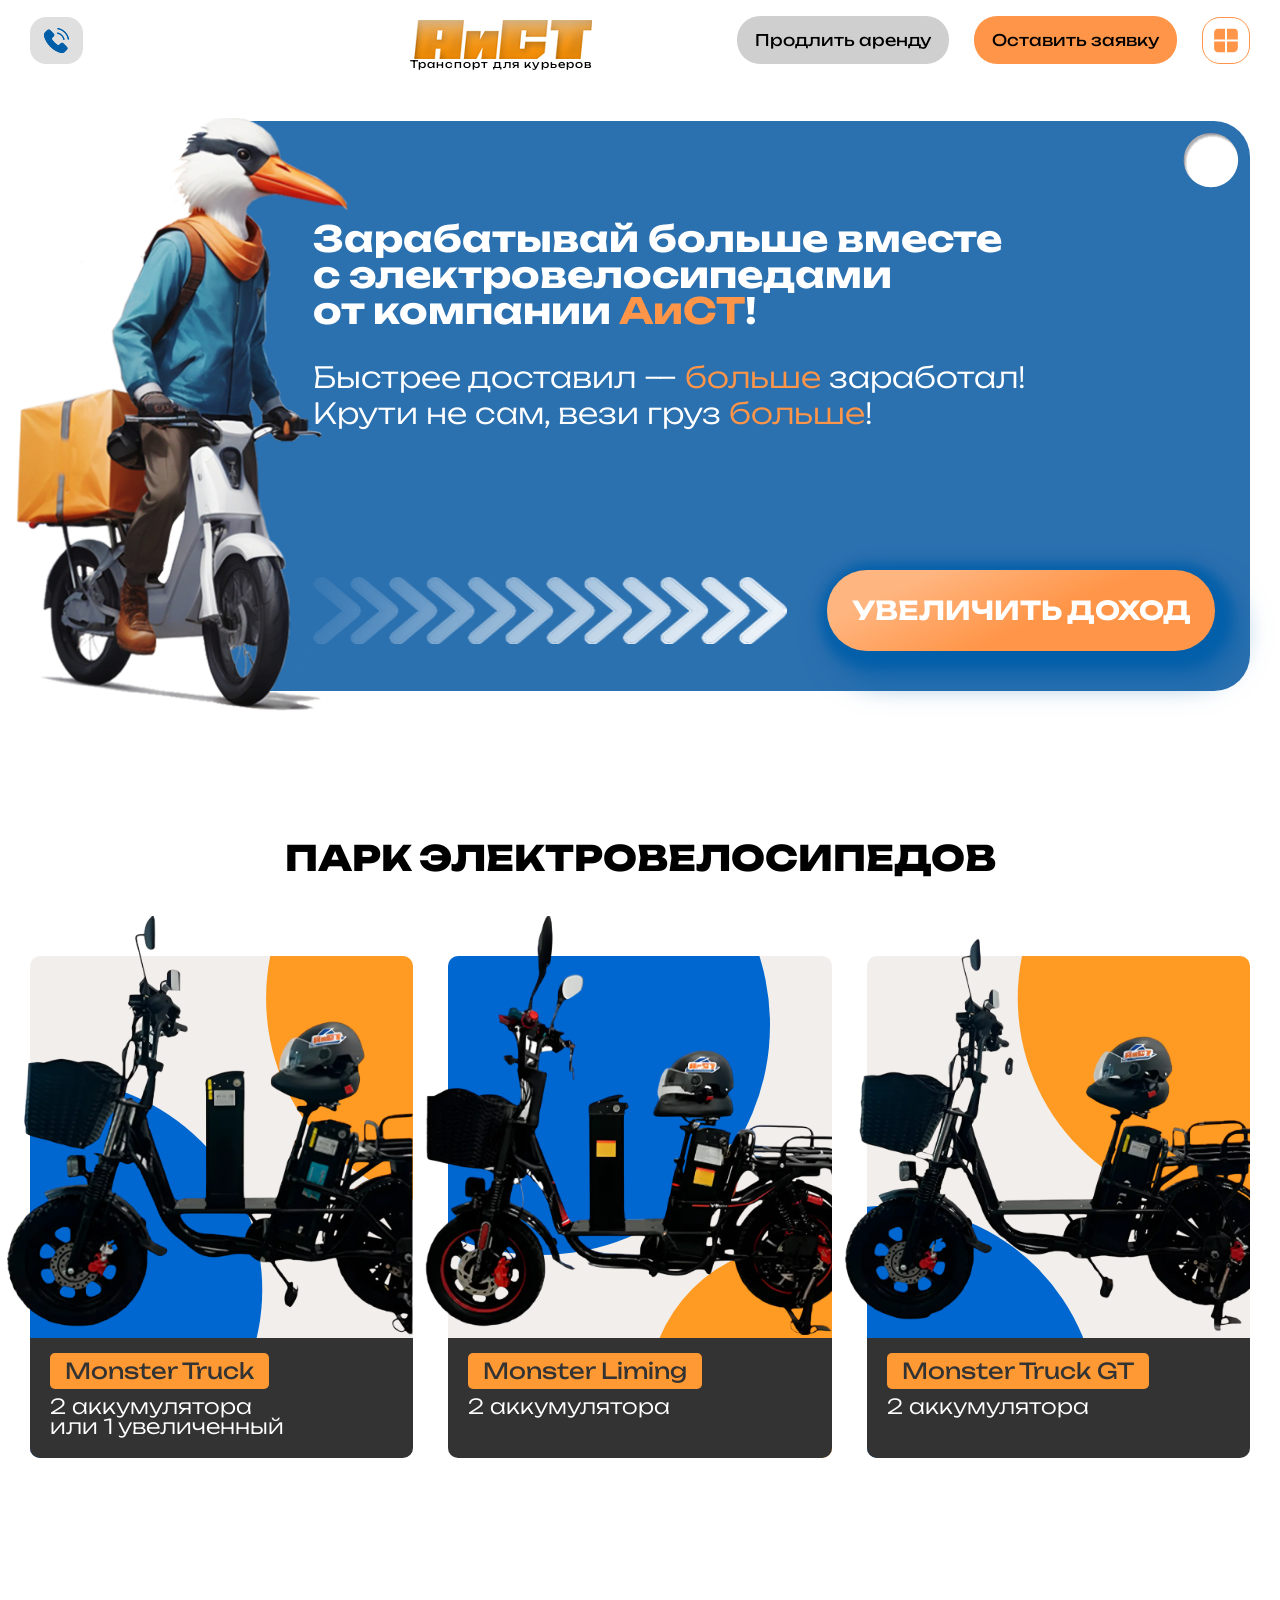
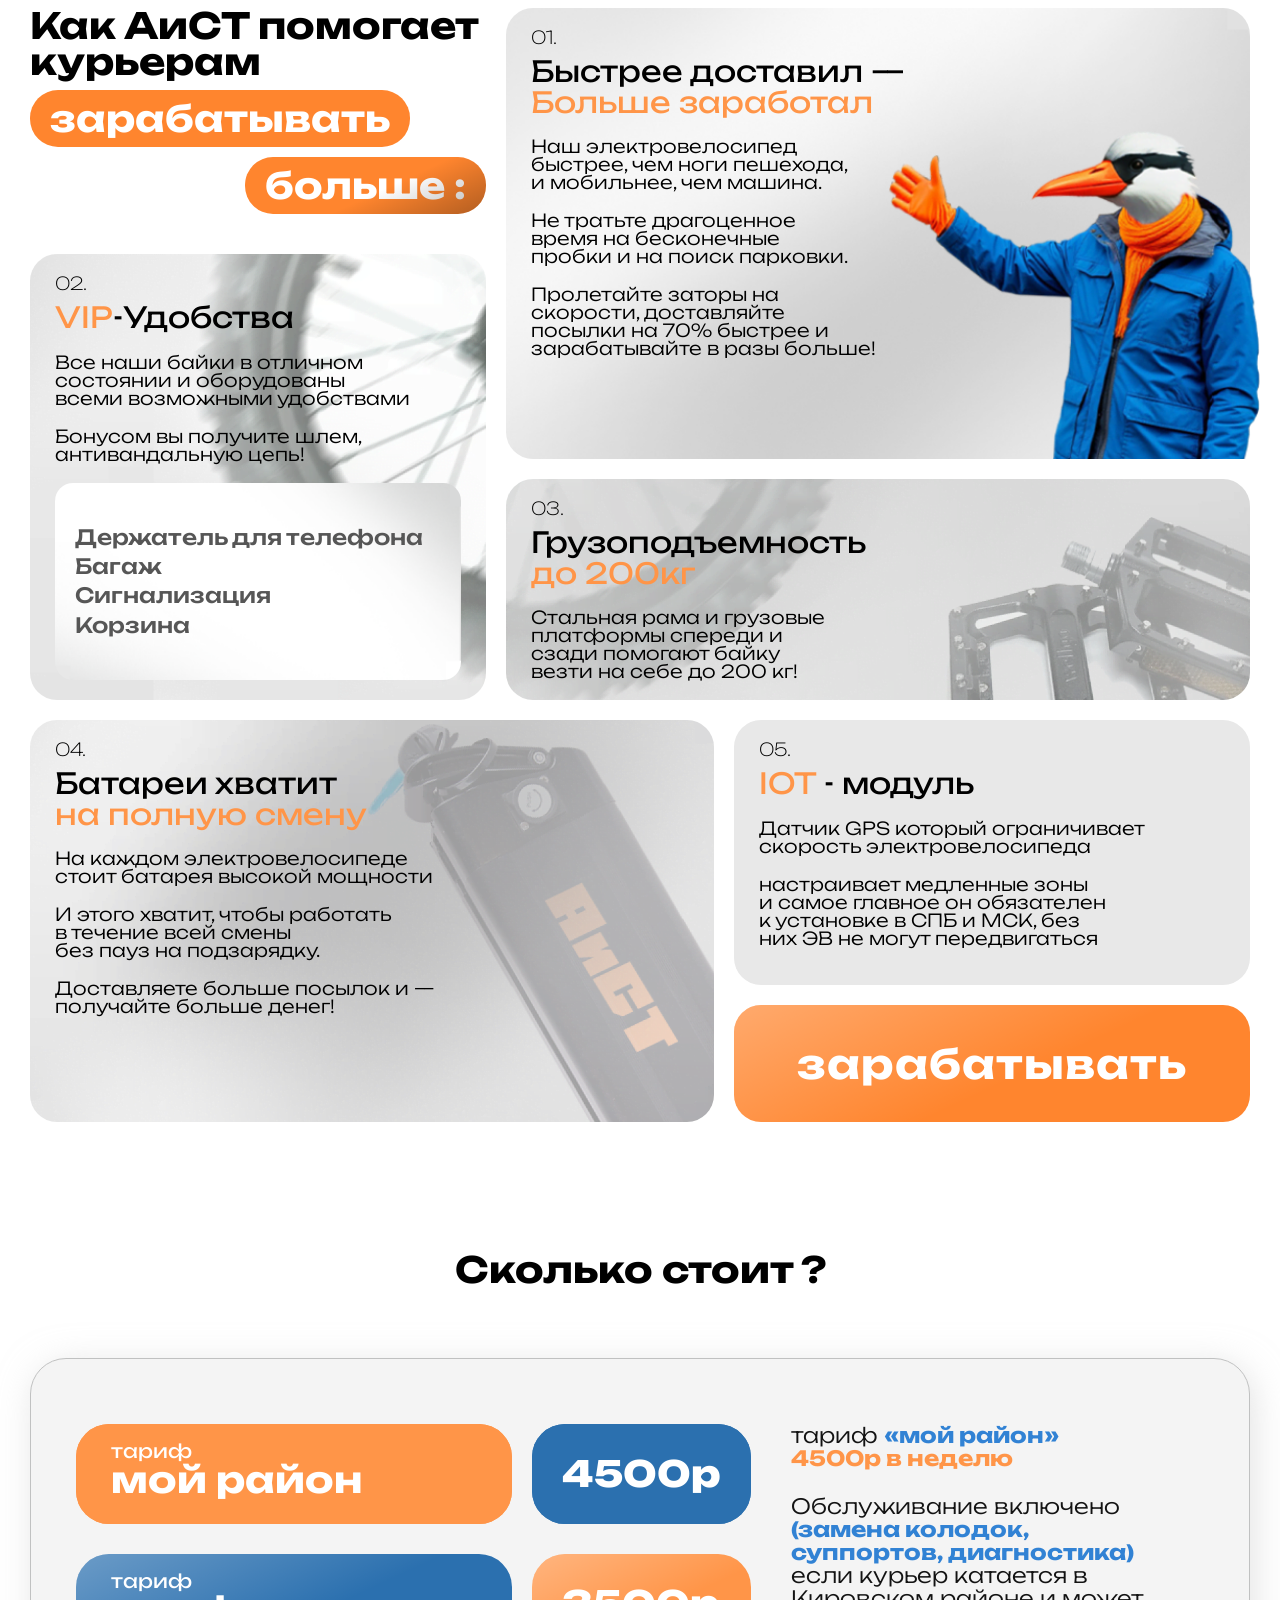
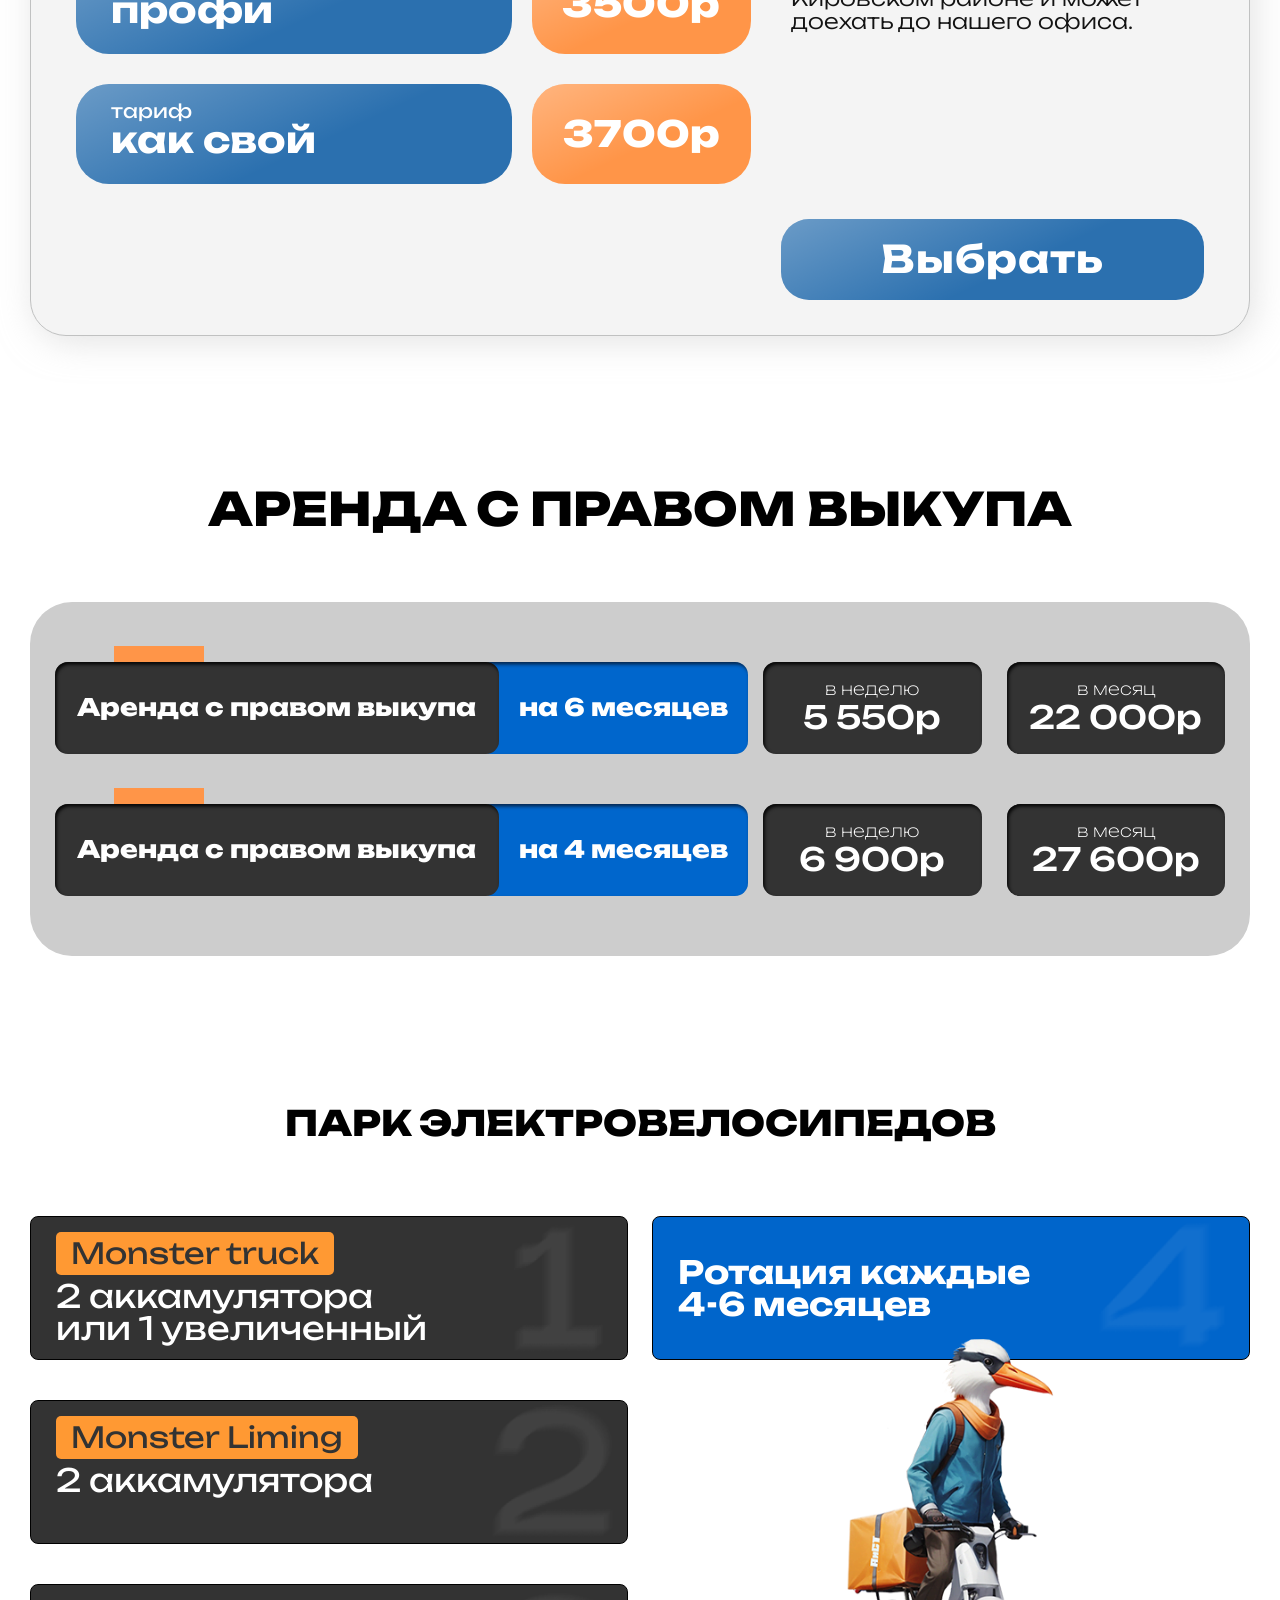
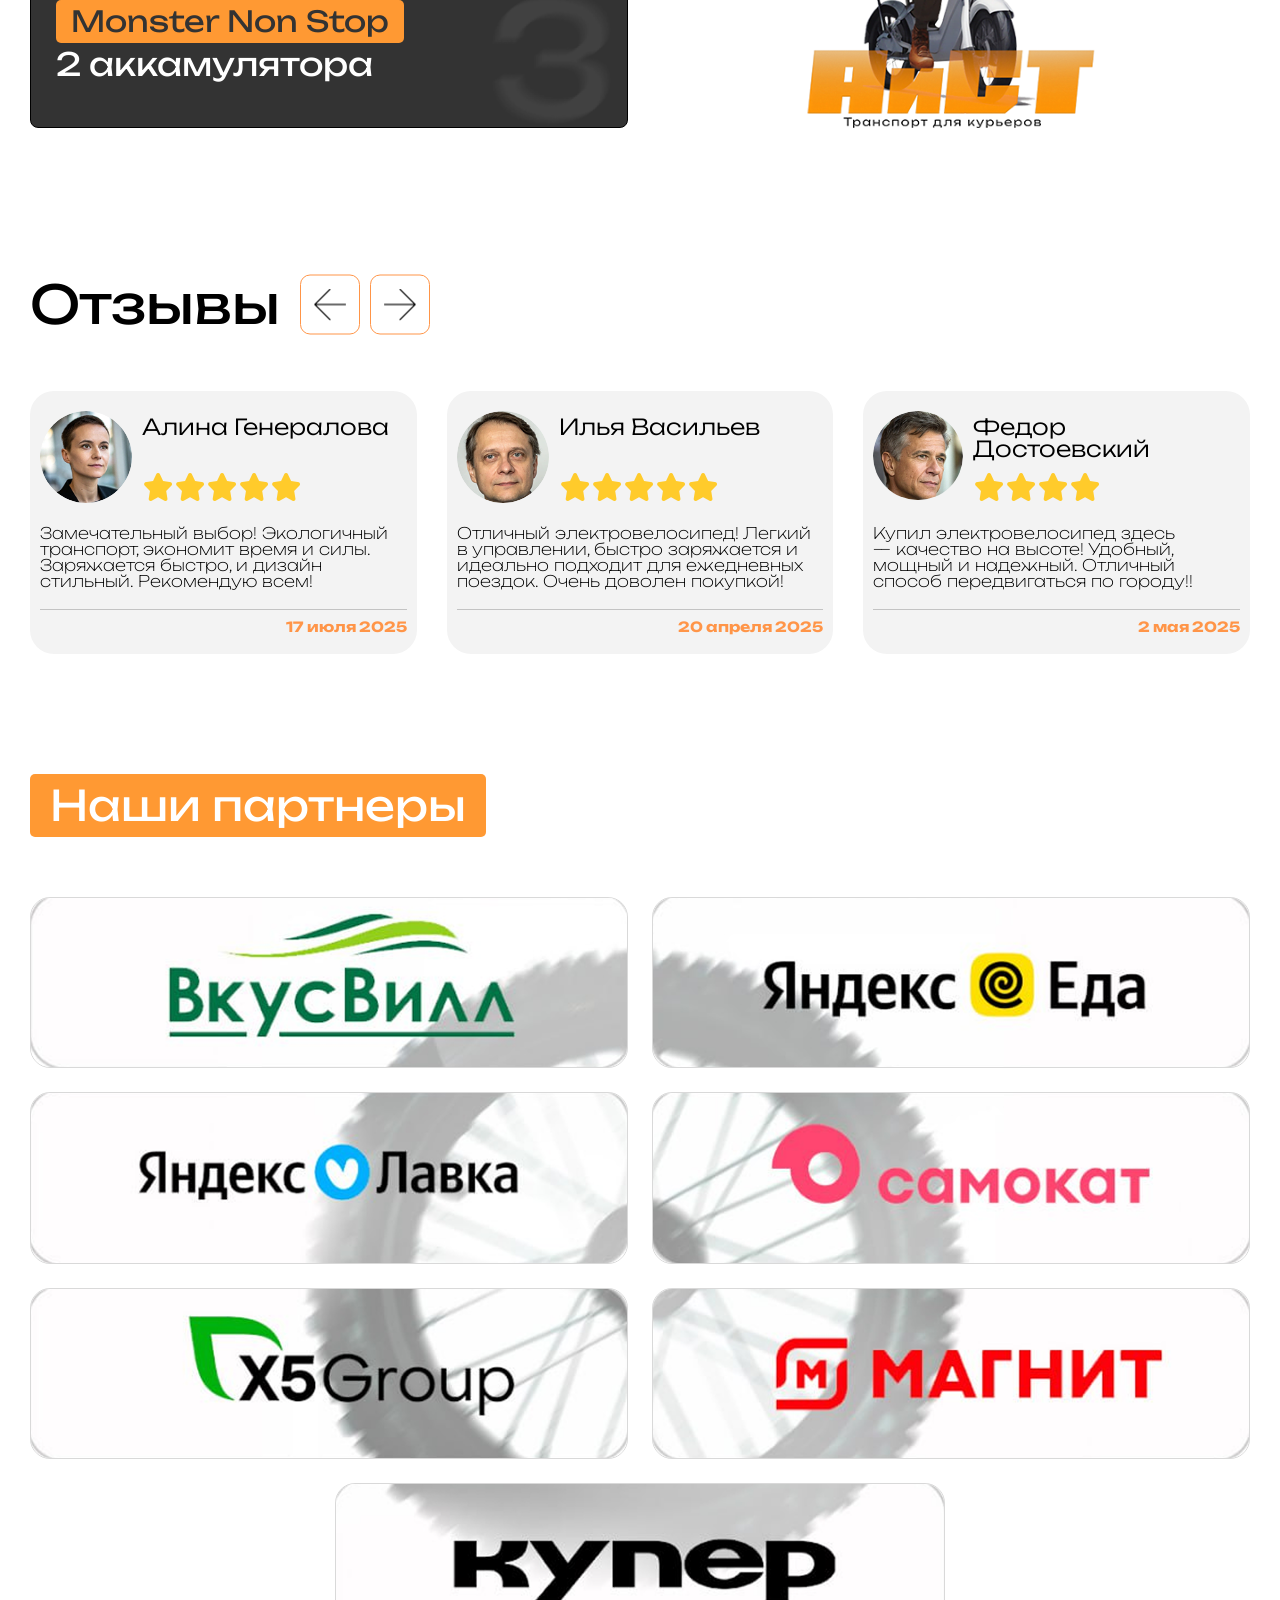
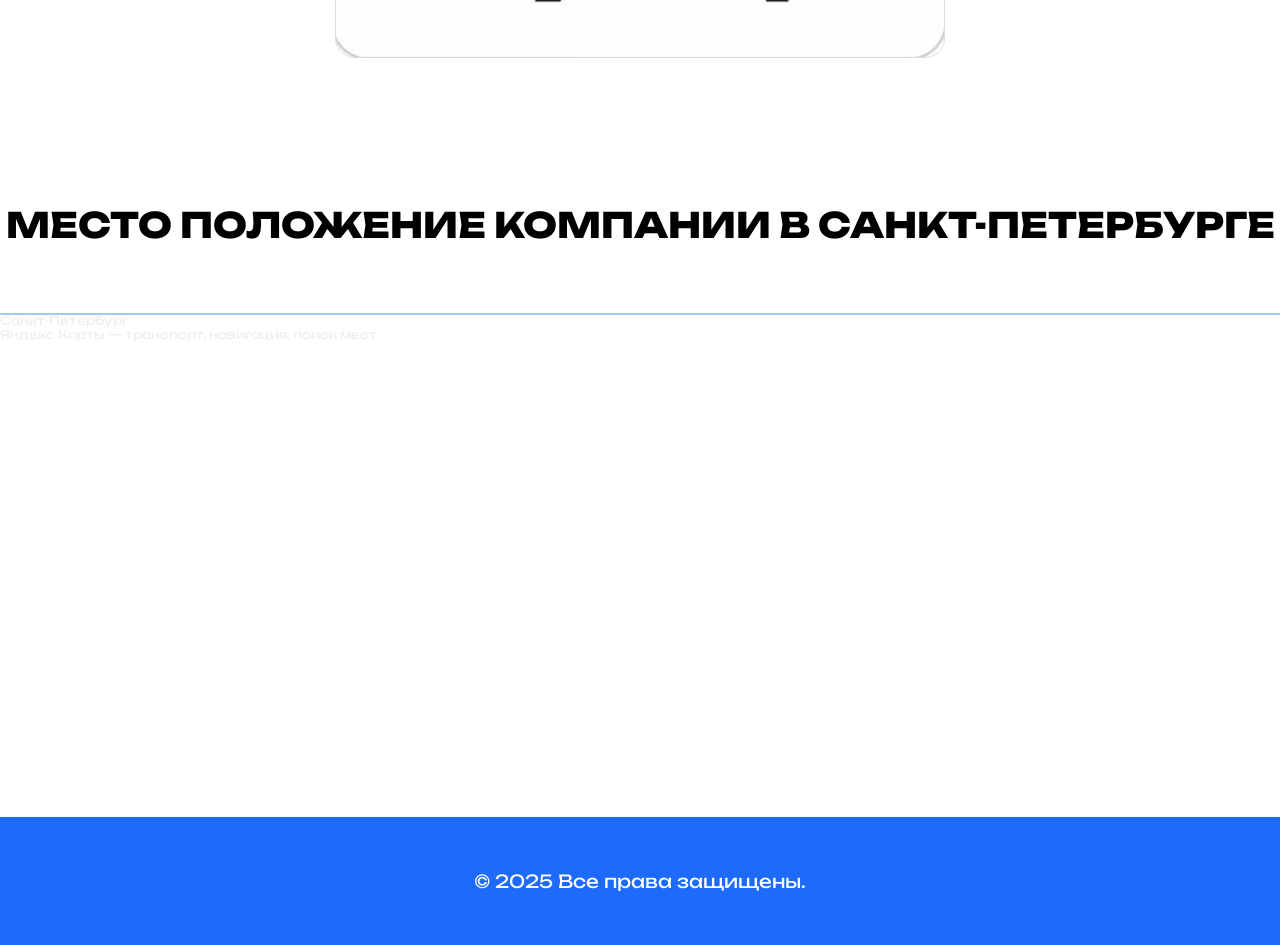
==== commit 458ed302: "sec2" ====
--- a/index.html
+++ b/index.html
@@ -23,7 +23,7 @@
 
 	<link rel="stylesheet" href="vendor/bootstrap-grid.css">
 	<link rel="stylesheet" href="https://cdn.jsdelivr.net/npm/swiper/swiper-bundle.min.css">
-	<link rel="stylesheet" href="./postcss/main.min.css">
+	<link rel="stylesheet" href="postcss/main.min.css">
 </head>
 
 
@@ -515,7 +515,7 @@
 				<article class="review-slide swiper-slide" role="group" aria-label="Отзыв 1">
 					<header class="review-slide_header">
 						<div class="review-slide_avatar" aria-hidden="true">
-							<img class="img-responsive" src="./images/block-6/avatar.png" alt="Аватар пользователя">
+							<img class="img-responsive" src="./images/block-6/woman.png" alt="Аватар пользователя">
 						</div>
 						<div class="review-slide_info">
 							<h3 class="review-slide_author">Алина Генералова</h3>
@@ -532,10 +532,10 @@
 						</div>
 					</header>
 					<div class="review-slide_content">
-						<p>Отзыв очень положительный, всё было быстро и качественно. Рекомендую!</p>
+						<p>Замечательный выбор! Экологичный транспорт, экономит время и силы. Заряжается быстро, и дизайн стильный. Рекомендую всем!</p>
 					</div>
 					<footer class="review-slide_footer">
-						<time datetime="2025-04-20">20 апреля 2025</time>
+						<time datetime="2025-04-20">17 июля 2025</time>
 					</footer>
 				</article>
 
@@ -543,7 +543,7 @@
 				<article class="review-slide swiper-slide" role="group" aria-label="Отзыв 2">
 					<header class="review-slide_header">
 						<div class="review-slide_avatar" aria-hidden="true">
-							<img class="img-responsive" src="./images/block-6/avatar.png" alt="Аватар пользователя">
+							<img class="img-responsive" src="./images/block-6/man1.png" alt="Аватар пользователя">
 						</div>
 						<div class="review-slide_info">
 							<h3 class="review-slide_author">Илья Васильев</h3>
@@ -560,7 +560,7 @@
 						</div>
 					</header>
 					<div class="review-slide_content">
-						<p>Отзыв очень положительный, всё было быстро и качественно. Рекомендую!</p>
+						<p>Отличный электровелосипед! Легкий в управлении, быстро заряжается и идеально подходит для ежедневных поездок. Очень доволен покупкой!</p>
 					</div>
 					<footer class="review-slide_footer">
 						<time datetime="2025-04-20">20 апреля 2025</time>
@@ -571,7 +571,7 @@
 				<article class="review-slide swiper-slide" role="group" aria-label="Отзыв 3">
 					<header class="review-slide_header">
 						<div class="review-slide_avatar" aria-hidden="true">
-							<img class="img-responsive" src="./images/block-6/avatar.png" alt="Аватар пользователя">
+							<img class="img-responsive" src="./images/block-6/man2.png" alt="Аватар пользователя">
 						</div>
 						<div class="review-slide_info">
 							<h3 class="review-slide_author">Федор Достоевский</h3>
@@ -587,10 +587,10 @@
 						</div>
 					</header>
 					<div class="review-slide_content">
-						<p>Отзыв очень положительный, всё было быстро и качественно. Рекомендую!</p>
+						<p>Купил электровелосипед здесь — качество на высоте! Удобный, мощный и надежный. Отличный способ передвигаться по городу!!</p>
 					</div>
 					<footer class="review-slide_footer">
-						<time datetime="2025-04-20">20 апреля 2025</time>
+						<time datetime="2025-04-20">2 мая 2025</time>
 					</footer>
 				</article>
 
@@ -752,10 +752,18 @@
 </section>
 
 				<section class="section-map">
-	<h2 class="section-title">Место положение компании в Санкт-Петербург</h2>
+	<h2 class="section-title">Место положение компании в Санкт-Петербурге</h2>
 
 	<div class="section-map_iframe" style="position: relative; overflow: hidden">
-		<a href="https://yandex.ru/maps/2/saint-petersburg/?utm_medium=mapframe&utm_source=maps" style="color: #eee; font-size: 12px; position: absolute; top: 0px">Санкт‑Петербург</a><a href="https://yandex.ru/maps/2/saint-petersburg/house/prospekt_marshala_zhukova_26_16v/Z0kYdARkTUADQFtjfXR0eH1kYg==/?ll=30.234636%2C59.859001&source=serp_navig&utm_medium=mapframe&utm_source=maps&z=18" style="color: #eee; font-size: 12px; position: absolute; top: 14px">Яндекс Карты — транспорт, навигация, поиск мест</a><iframe src="https://yandex.ru/map-widget/v1/?ll=30.234636%2C59.859001&mode=search&ol=geo&ouri=ymapsbm1%3A%2F%2Fgeo%3Fdata%3DCgg1NzQxOTc0MRJi0KDQvtGB0YHQuNGPLCDQodCw0L3QutGCLdCf0LXRgtC10YDQsdGD0YDQsywg0L_RgNC-0YHQv9C10LrRgiDQnNCw0YDRiNCw0LvQsCDQltGD0LrQvtCy0LAsIDI2LzE20JIiCg0r4PFBFcxvb0I%2C&source=serp_navig&z=18" frameborder="1" allowfullscreen="true" style="position: relative"></iframe>
+		<a href="https://yandex.ru/maps/2/saint-petersburg/?utm_medium=mapframe&utm_source=maps" style="color: #eee; font-size: 12px; position: absolute; top: 0px">Санкт‑Петербург</a><a href="https://yandex.ru/maps/2/saint-petersburg/house/prospekt_marshala_zhukova_26_16v/Z0kYdARkTUADQFtjfXR0eH1kYg==/?ll=30.234636%2C59.859001&source=serp_navig&utm_medium=mapframe&utm_source=maps&z=18" style="color: #eee; font-size: 12px; position: absolute; top: 14px">Яндекс Карты — транспорт, навигация, поиск мест</a>
+		<!-- <iframe
+			src="https://yandex.com/map-widget/v1/?ll=30.3159,59.9343&mode=search&oid=1234567890&ol=biz&z=14"
+			allowfullscreen="true"
+			style="position: relative"
+			frameborder="0"
+		></iframe> -->
+
+		<iframe src="https://yandex.ru/map-widget/v1/?ll=30.234636%2C59.859001&mode=search&ol=geo&ouri=ymapsbm1%3A%2F%2Fgeo%3Fdata%3DCgg1NzQxOTc0MRJi0KDQvtGB0YHQuNGPLCDQodCw0L3QutGCLdCf0LXRgtC10YDQsdGD0YDQsywg0L_RgNC-0YHQv9C10LrRgiDQnNCw0YDRiNCw0LvQsCDQltGD0LrQvtCy0LAsIDI2LzE20JIiCg0r4PFBFcxvb0I%2C&source=serp_navig&z=18" frameborder="1" allowfullscreen="true" style="position: relative"></iframe>
 	</div>
 </section>
 
--- a/postcss/main.min.css
+++ b/postcss/main.min.css
@@ -493,7 +493,7 @@
   color: var(--black);
   text-align: center;
   text-transform: uppercase;
-  margin-bottom: 1.875rem;
+  margin-bottom: 4.6875rem;
 }
 
 .bike-park_tile {
@@ -1021,7 +1021,7 @@
   font-weight: 700;
   color: var(--black);
   text-align: center;
-  margin-bottom: 1.875rem;
+  margin-bottom: 4.375rem;
 }
 
 .itcost {
@@ -1458,7 +1458,7 @@
   color: var(--black);
   text-align: center;
   text-transform: uppercase;
-  margin-bottom: 5rem;
+  margin-bottom: 4.375rem;
 }
 
 .section-map_iframe {
@@ -1670,7 +1670,7 @@
   line-height: 150%;
   color: white;
   font-weight: 400;
-  margin-bottom: 80px;
+  margin-bottom: 60px;
 }
 
 .partners-card {
@@ -1715,7 +1715,7 @@
   color: var(--black);
   text-transform: uppercase;
   text-align: center;
-  margin-bottom: 2.8125rem;
+  margin-bottom: 4.375rem;
 }
 
 .redemption {
@@ -1792,6 +1792,7 @@
   top: 0;
   left: 0;
   width: 64%;
+  padding-inline: 15px;
 }
 
 .redemption_col .blue-item {
@@ -1800,7 +1801,7 @@
 }
 
 .redemption .black-item {
-  font-size: 1.625rem;
+  font-size: 1.5rem;
   letter-spacing: 0px;
   line-height: 1.8125rem;
   color: #ffffff;
@@ -1839,7 +1840,7 @@
 }
 
 .redemption .blue-item {
-  font-size: 1.625rem;
+  font-size: 1.5rem;
   letter-spacing: 0px;
   line-height: 1.8125rem;
   color: #ffffff;
@@ -1911,6 +1912,10 @@
   width: 5.75rem;
   height: 5.75rem;
   overflow: hidden;
+  border-radius: 50%;
+}
+
+.review-slide_avatar img {
   border-radius: 50%;
 }
 
@@ -3005,7 +3010,7 @@
 @media (max-width: 710px) {
   .redemption_grid .black-item small,
   .redemption_grid .black-item strong {
-    line-height: 125%;
+    line-height: 105%;
   }
 
   .redemption .black-item {
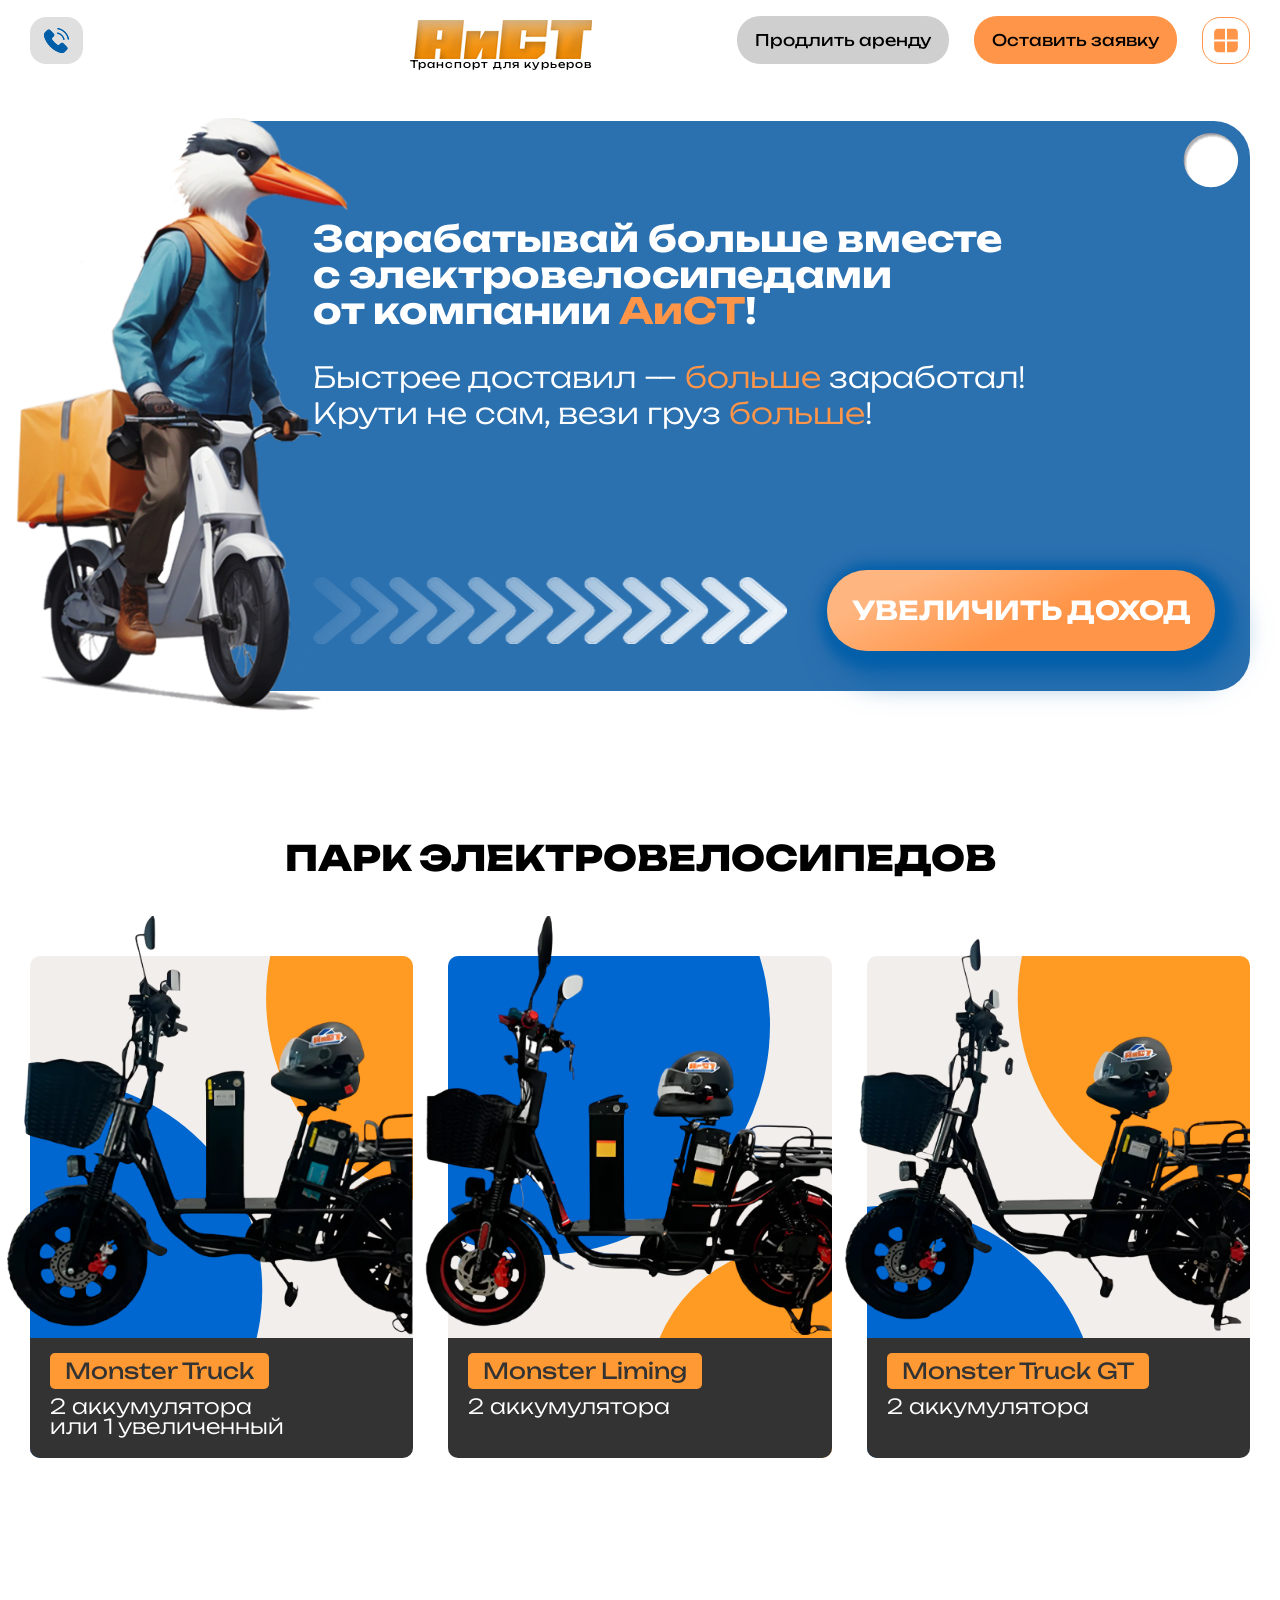
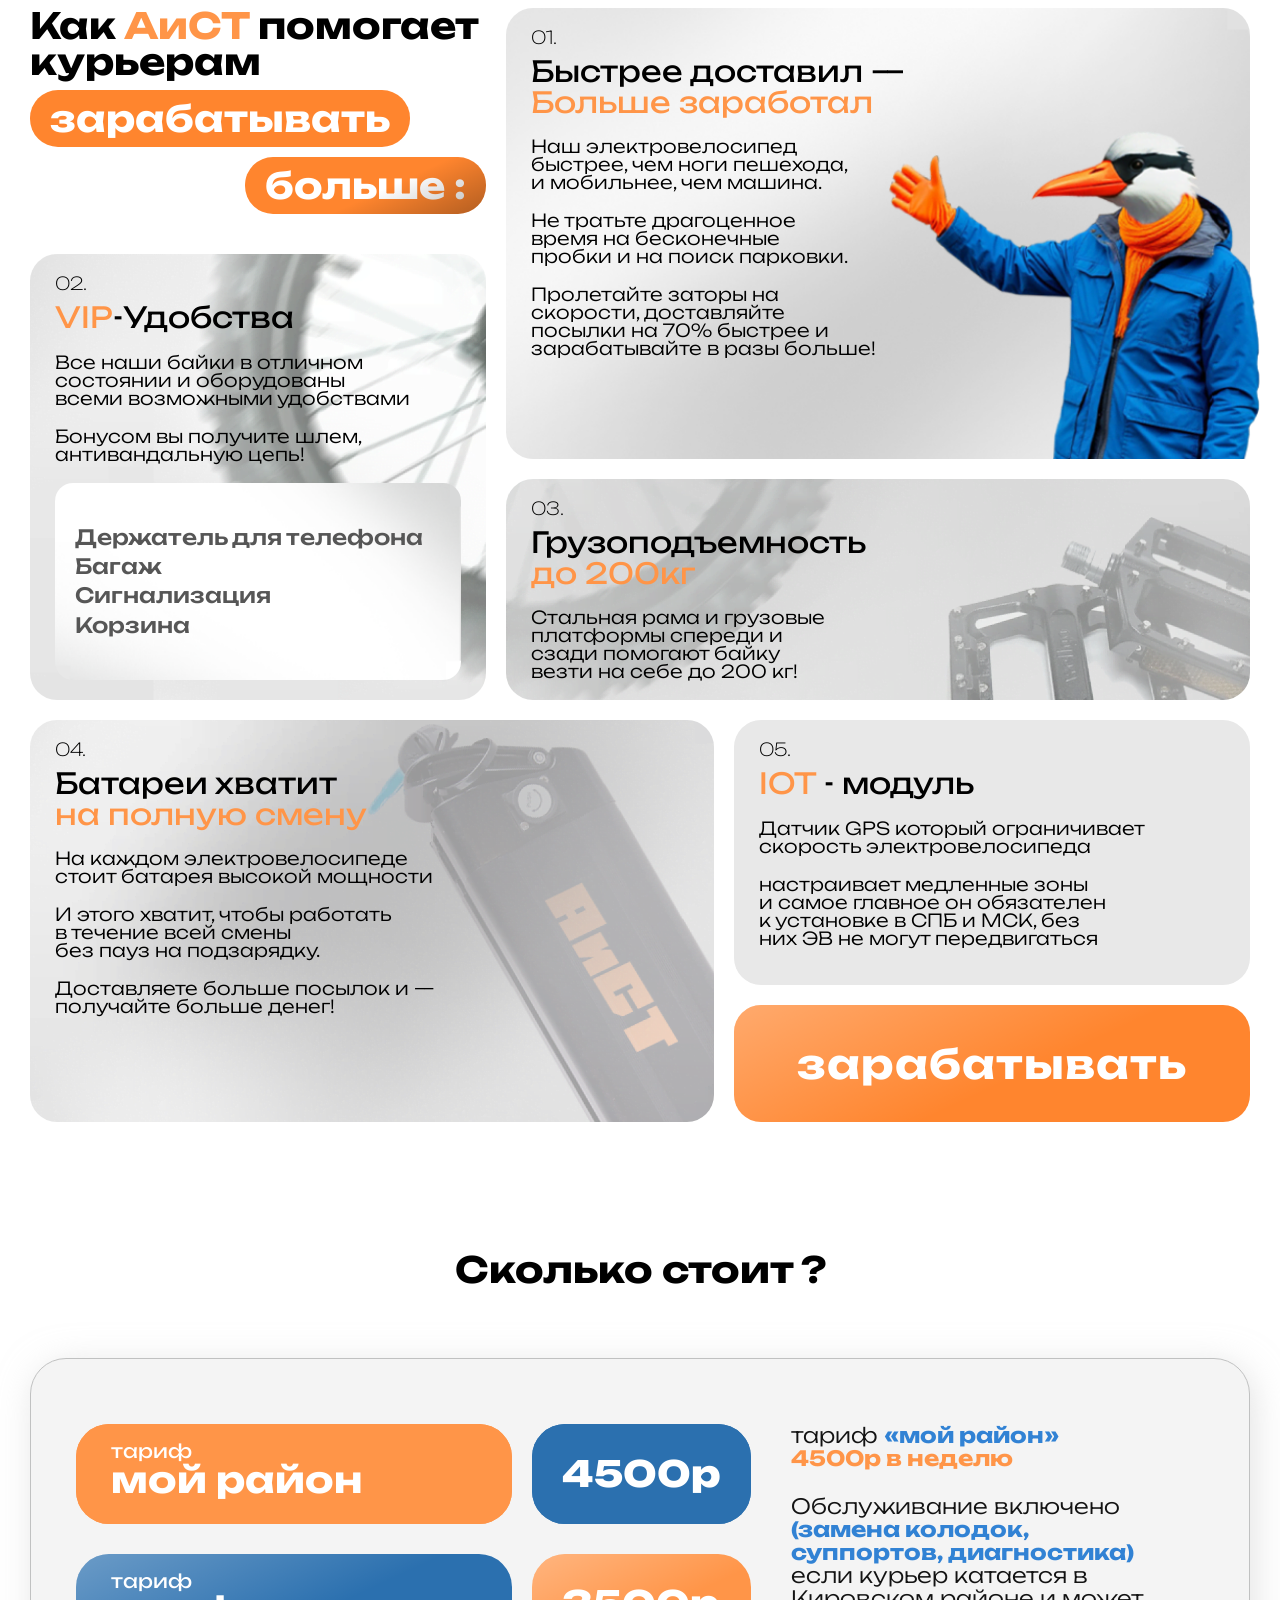
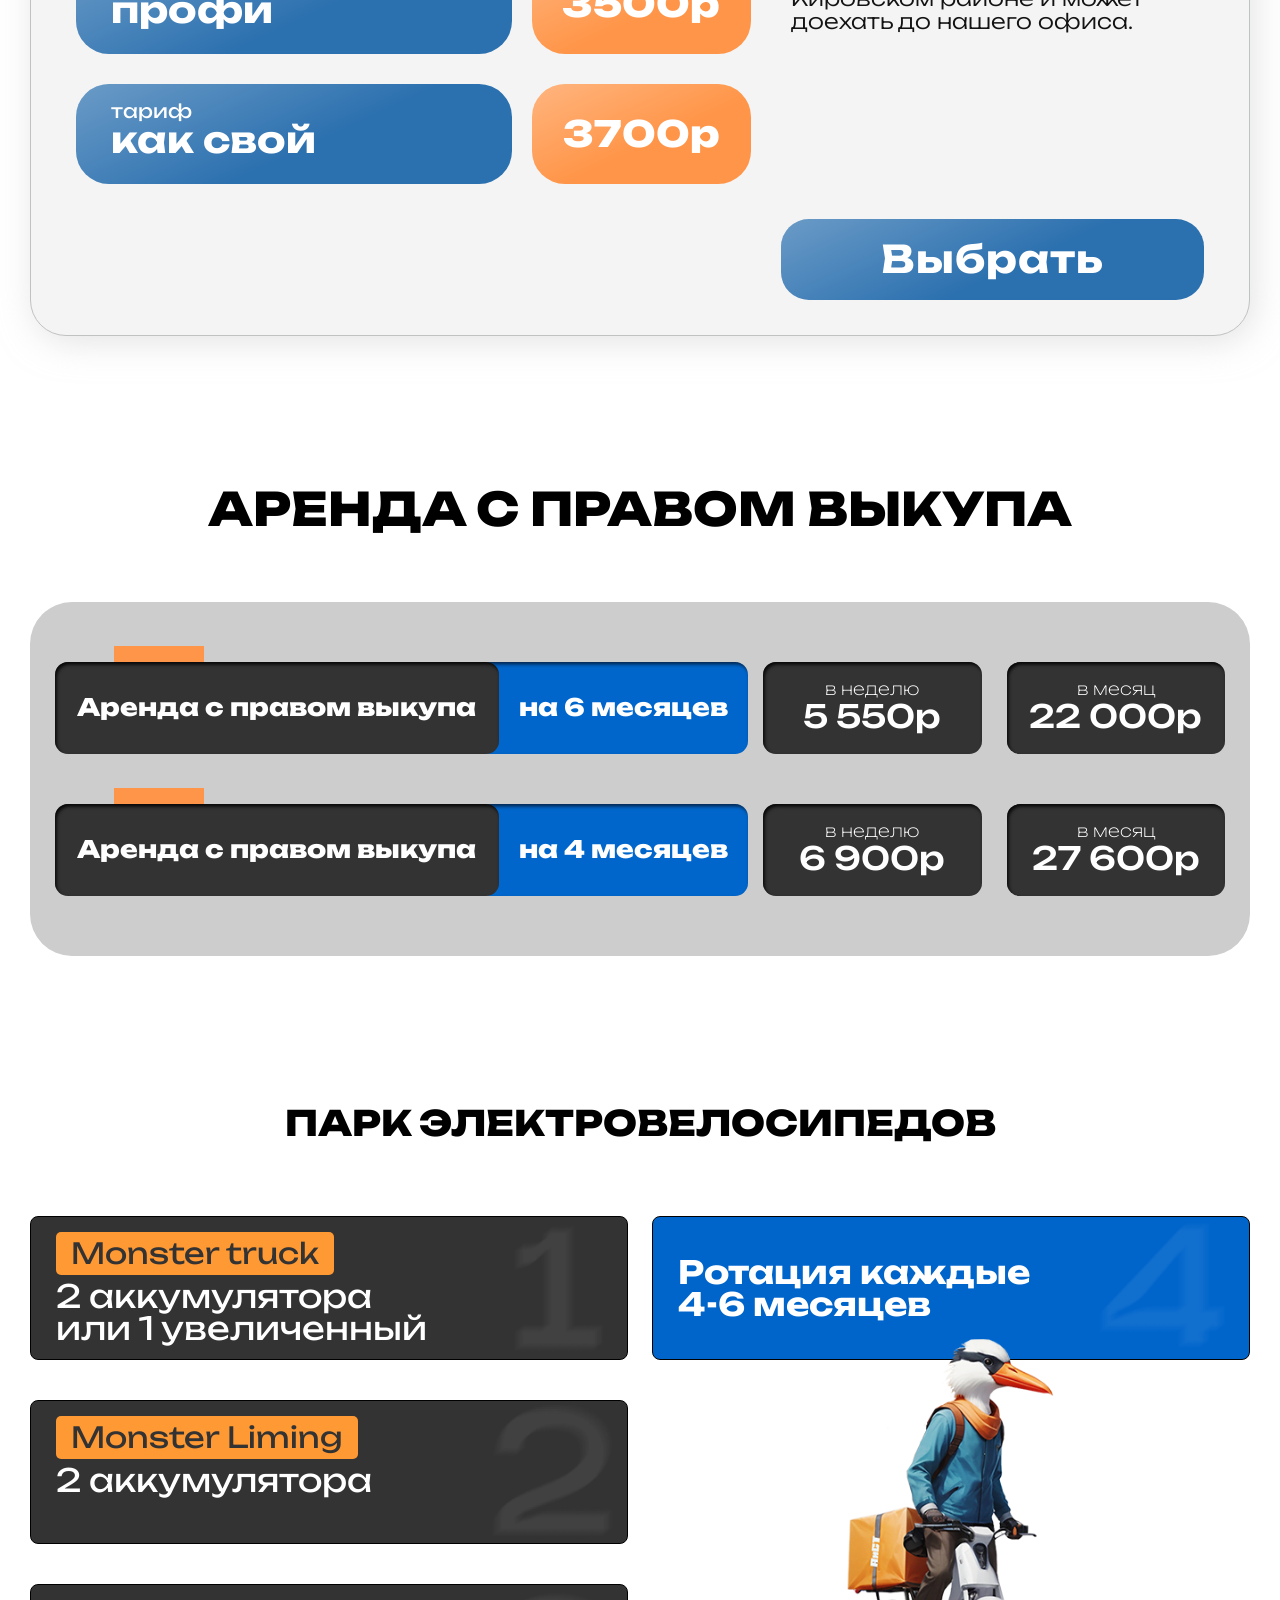
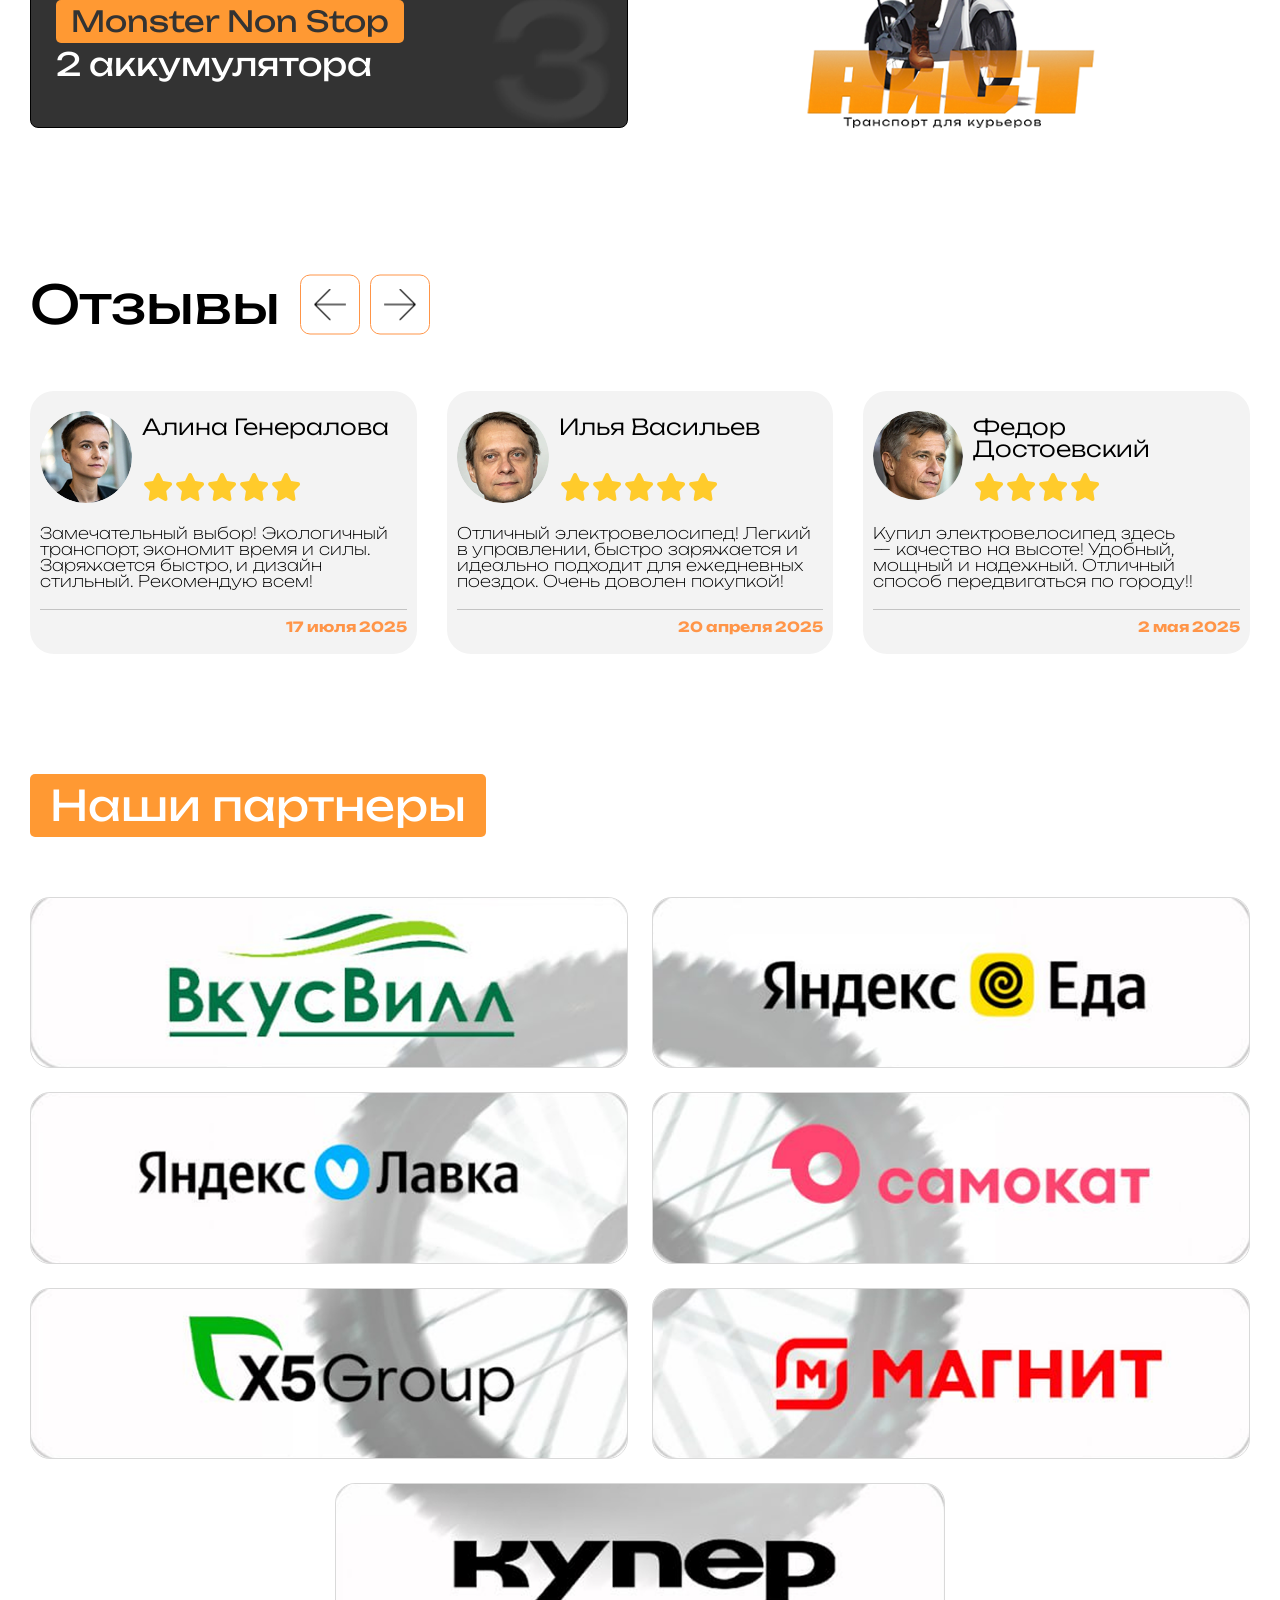
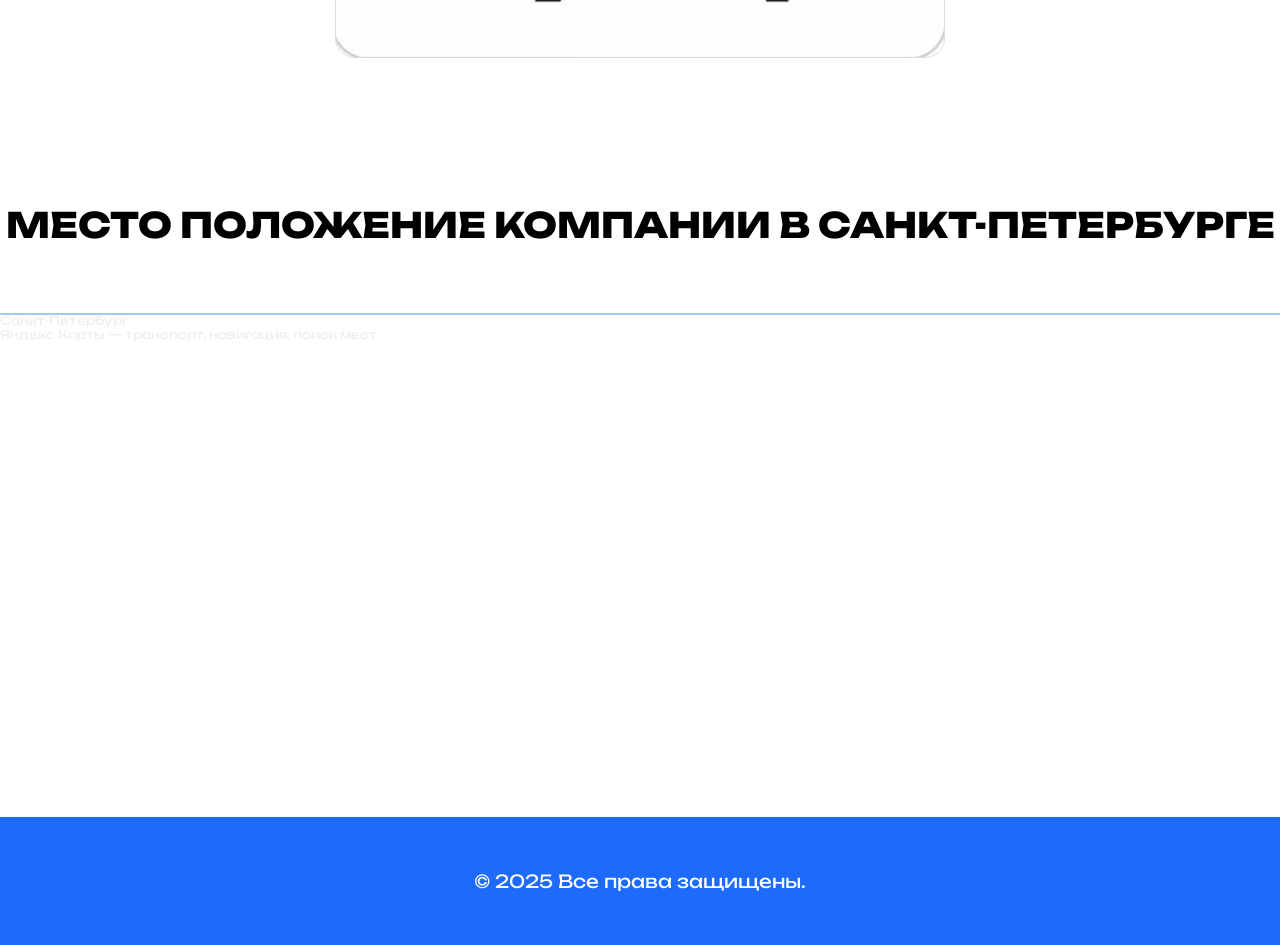
==== commit 43f0379e: "three" ====
--- a/index.html
+++ b/index.html
@@ -176,7 +176,7 @@
 					<!-- item title -->
 					<div class="helps_col-item col-item-0">
 						<div class="section-title">
-							Как АиСТ помогает курьерам
+							Как <span class="color-accent">АиСТ</span> помогает курьерам
 							<div class="accent-rects">
 								<span class="accent-rects_left">зарабатывать</span>
 								<span class="accent-rects_right">больше :</span>
@@ -462,15 +462,15 @@
 					<div class="bike-park_full">
 						<div class="bike-park_tile tile-1">
 							<h3 class="tile-accent">Monster truck</h3>
-							<p class="tile-desc">2 аккамулятора или 1 увеличенный</p>
+							<p class="tile-desc">2 аккумулятора или 1 увеличенный</p>
 						</div>
 						<div class="bike-park_tile tile-2">
 							<h3 class="tile-accent">Monster Liming</h3>
-							<p class="tile-desc">2 аккамулятора</p>
+							<p class="tile-desc">2 аккумулятора</p>
 						</div>
 						<div class="bike-park_tile tile-3">
 							<h3 class="tile-accent">Monster Non Stop</h3>
-							<p class="tile-desc">2 аккамулятора</p>
+							<p class="tile-desc">2 аккумулятора</p>
 						</div>
 					</div>
 				</div>
--- a/postcss/main.min.css
+++ b/postcss/main.min.css
@@ -326,7 +326,7 @@
 
 body {
   text-wrap: balance;
-  min-width: 20rem;
+  min-width: 9.375rem;
 }
 
 * {
@@ -1803,7 +1803,7 @@
 .redemption .black-item {
   font-size: 1.5rem;
   letter-spacing: 0px;
-  line-height: 1.8125rem;
+  line-height: 120%;
   color: #ffffff;
   font-weight: 800;
   display: -webkit-box;
@@ -1829,6 +1829,7 @@
   letter-spacing: 0;
   font-weight: 200;
   text-align: center;
+  line-height: 160%;
 }
 
 .redemption .black-item strong {
@@ -2775,11 +2776,11 @@
   .itcost_rate {
     --rate-radius: 24px;
     height: 5rem;
-    padding-inline: 1.5625rem;
+    padding-inline: 0.9375rem;
   }
 
   .itcost_rate strong {
-    font-size: 1.75rem;
+    font-size: 1.5625rem;
   }
 
   .itcost_price {
@@ -2864,7 +2865,7 @@
 
   .section-bike-park .section-title {
     font-size: 2.25rem;
-    margin-bottom: 1.5625rem;
+    margin-bottom: 2.8125rem;
   }
 
   .bike-park_tile .tile-accent {
@@ -2919,7 +2920,7 @@
 
   .section-cost .section-title {
     font-size: 2.25rem;
-    margin-bottom: 1.5625rem;
+    margin-bottom: 2.8125rem;
   }
 
   .section-increase-income {
@@ -2994,7 +2995,7 @@
   .section-redemption h2,
   .section-redemption .section-title {
     font-size: 2.25rem;
-    margin-bottom: 2.1875rem;
+    margin-bottom: 2.8125rem;
   }
 
   .reviews-header {
@@ -3092,7 +3093,7 @@
 
   .section-bike-park .section-title {
     font-size: 1.75rem;
-    margin-bottom: 1.25rem;
+    margin-bottom: 2.1875rem;
   }
 
   .bike-park_tile {
@@ -3154,7 +3155,7 @@
   }
 
   .helps .section-title {
-    font-size: 1.625rem;
+    font-size: 1.5625rem;
   }
 
   .helps-tile_bird {
@@ -3171,7 +3172,11 @@
 
   .section-cost .section-title {
     font-size: 1.75rem;
-    margin-bottom: 1.25rem;
+    margin-bottom: 1.875rem;
+  }
+
+  .itcost_panel {
+    font-size: 14px;
   }
 
   .increase-tile {
@@ -3180,7 +3185,7 @@
 
   .section-map .section-title {
     font-size: 1.5rem;
-    margin-bottom: 3.125rem;
+    margin-bottom: 2.1875rem;
   }
 
   .section-map_iframe iframe {
@@ -3215,7 +3220,7 @@
   .section-redemption h2,
   .section-redemption .section-title {
     font-size: 1.75rem;
-    margin-bottom: 1.875rem;
+    margin-bottom: 2.5rem;
   }
 
   .redemption_grid {
@@ -3249,6 +3254,10 @@
   .review-slide_rating .stars svg {
     width: 1.6875rem;
     height: 1.6875rem;
+  }
+
+  .review-slide_content p {
+    font-size: 14px;
   }
 
   .swiper-navigation {
@@ -3282,6 +3291,10 @@
   .cookies-popup-ht15zxx.cookies-popup_show-ht15zxx {
     bottom: 0;
   }
+
+  .footer p {
+    font-size: 14px;
+  }
 }
 
 @media (max-width: 540px) {
@@ -3311,7 +3324,7 @@
   }
 
   .redemption .black-item strong {
-    font-size: 1.3125rem;
+    font-size: 1.1875rem;
   }
 
   .redemption .blue-item {
@@ -3329,7 +3342,7 @@
 
 @media (max-width: 440px) {
   .section-bike-park .section-title {
-    font-size: 1.125rem;
+    font-size: 1.0625rem;
   }
 
   .bike-park_tile .tile-accent {
@@ -3341,16 +3354,16 @@
   }
 
   .helps-tile_title {
-    font-size: 1.375rem;
+    font-size: 1.25rem;
   }
 
   .helps-tile_description p {
-    font-size: 1rem;
+    font-size: 0.875rem;
   }
 
   .helps .col-item-btn .helps_btn {
     --btn-radius: 16px;
-    font-size: 1.625rem;
+    font-size: 1.4375rem;
     min-height: 3.75rem;
   }
 
@@ -3369,7 +3382,7 @@
   }
 
   .itcost_rate strong {
-    font-size: 2rem;
+    font-size: 1.4375rem;
   }
 
   .itcost_price {
@@ -3385,7 +3398,8 @@
   }
 
   .section-increase-income .section-title {
-    font-size: 1.25rem;
+    font-size: 1rem;
+    font-weight: 500;
     margin-bottom: 1.25rem;
   }
 
@@ -3394,7 +3408,7 @@
   }
 
   .increase-tile_header p {
-    font-size: 1rem;
+    font-size: 0.9375rem;
   }
 
   .section-map .section-title {
@@ -3402,7 +3416,7 @@
   }
 
   .section-monsters .section-title {
-    font-size: 1.125rem;
+    font-size: 1.0625rem;
   }
 
   .redemption .black-item {
